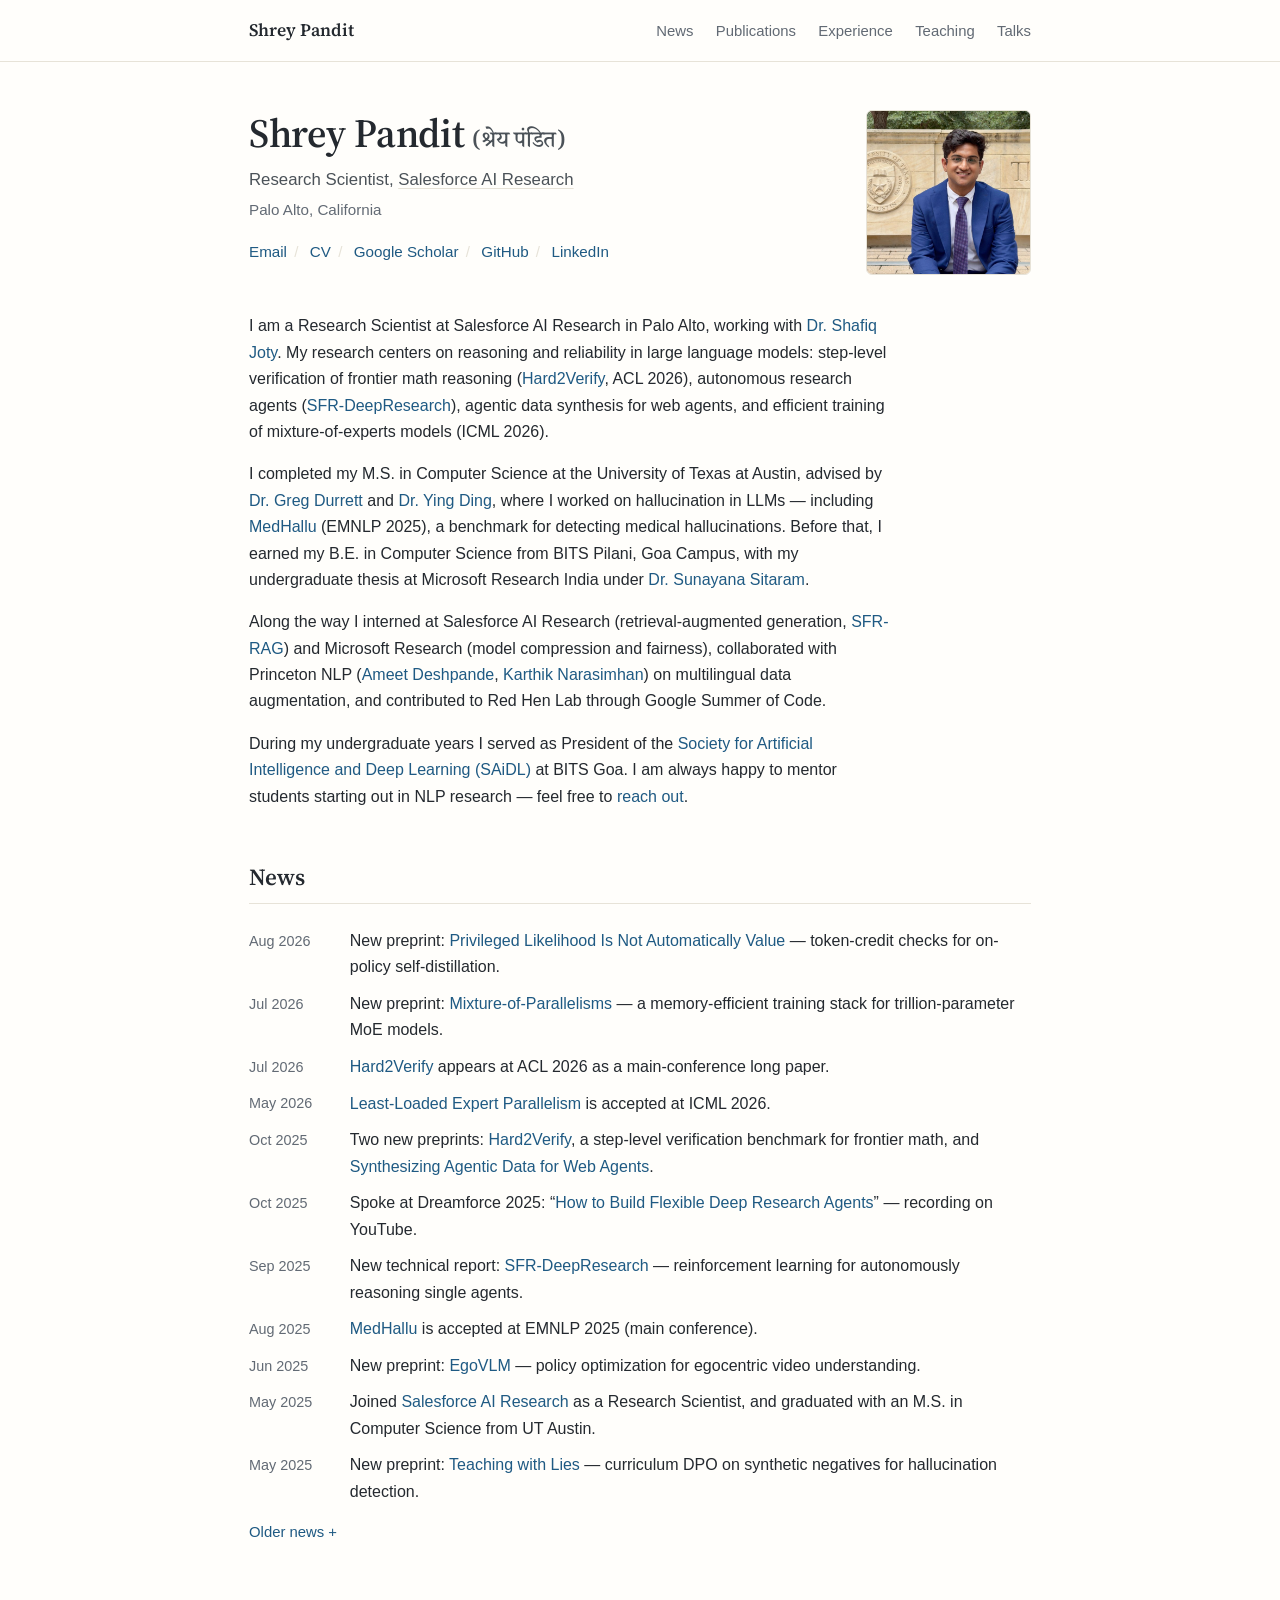
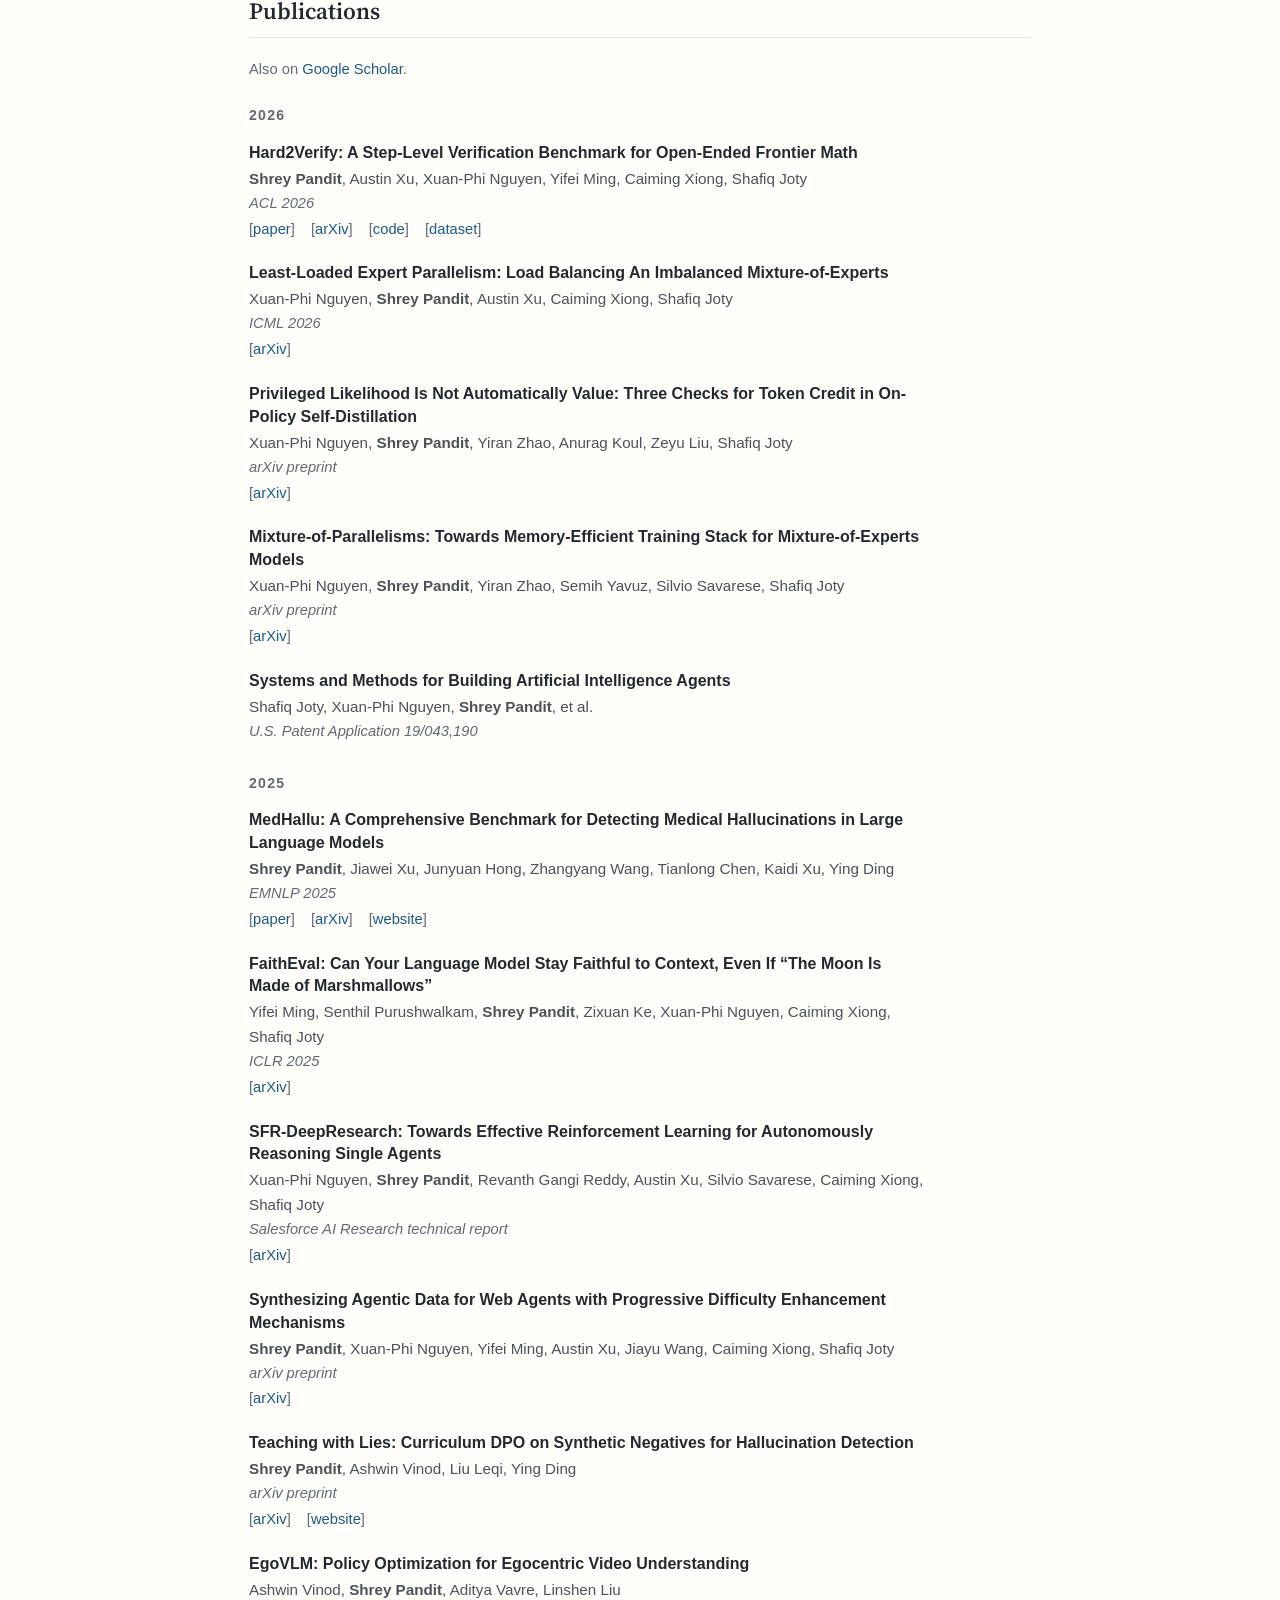
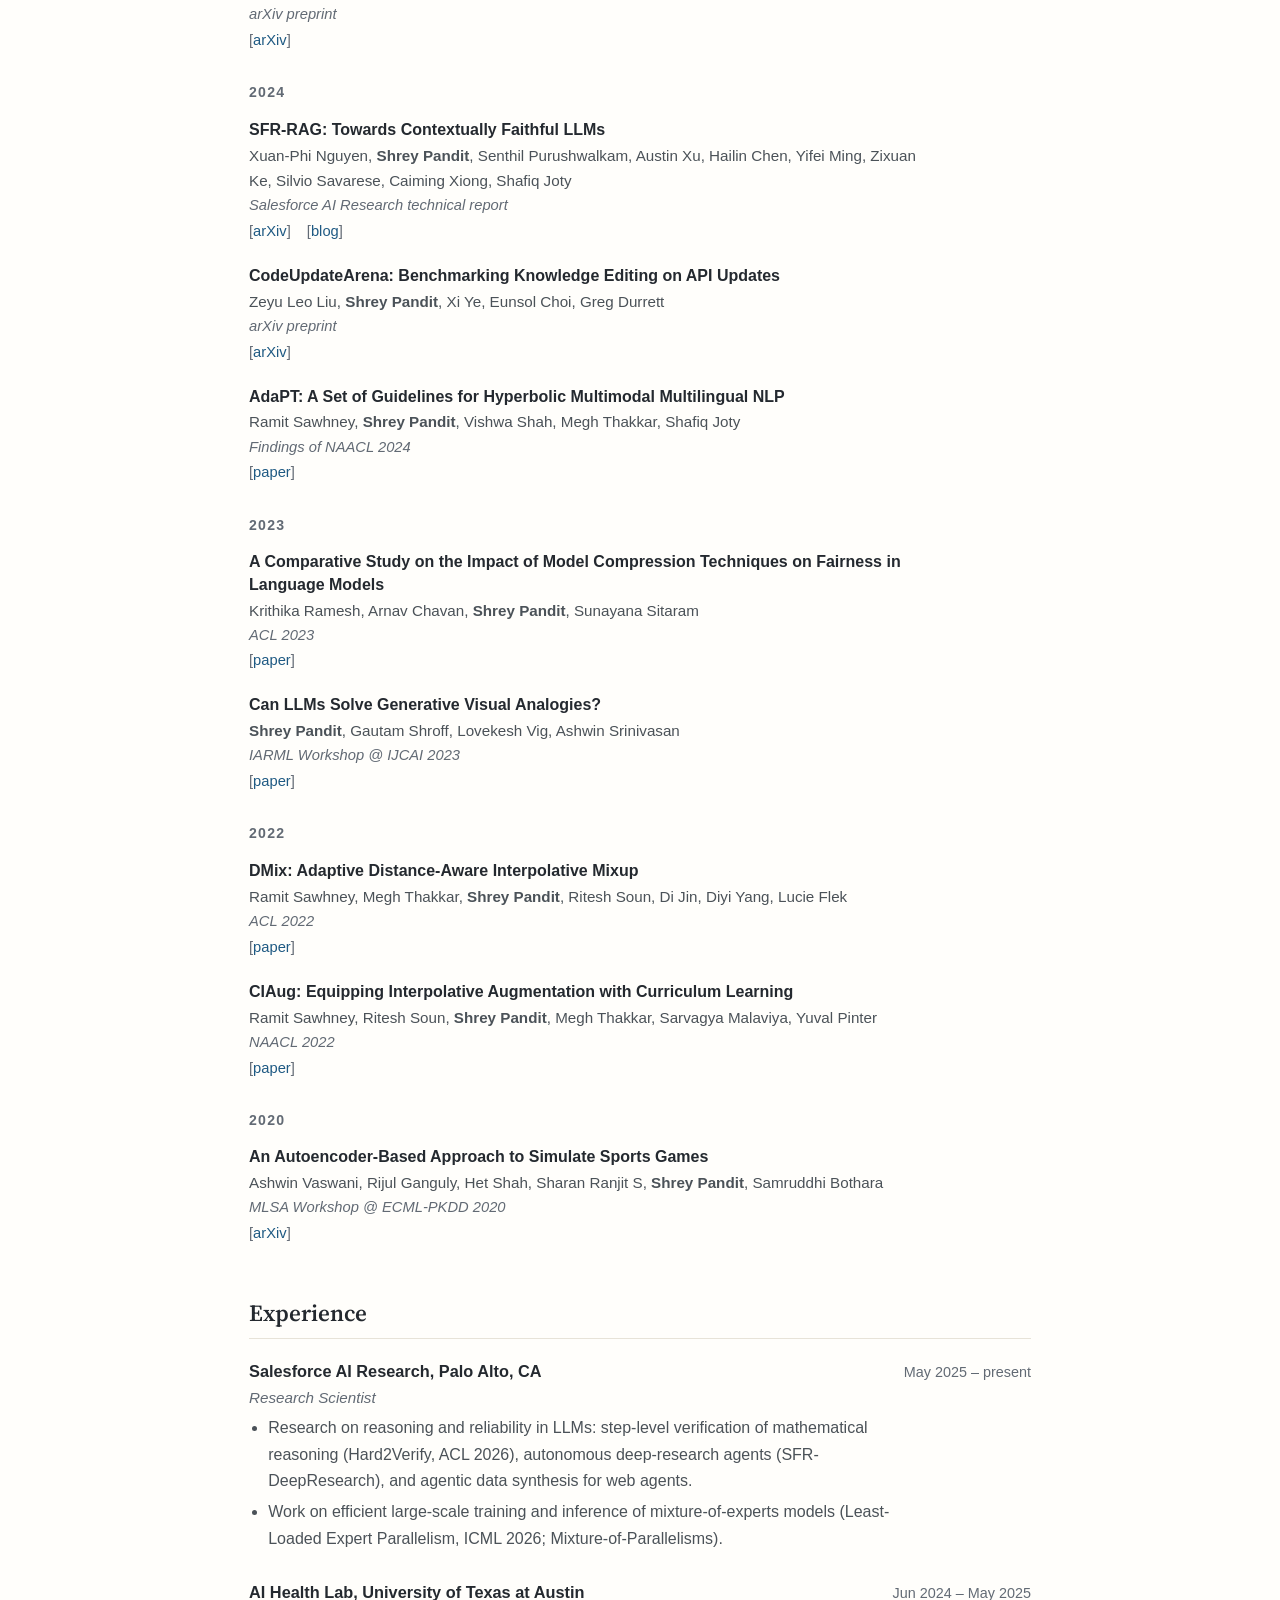
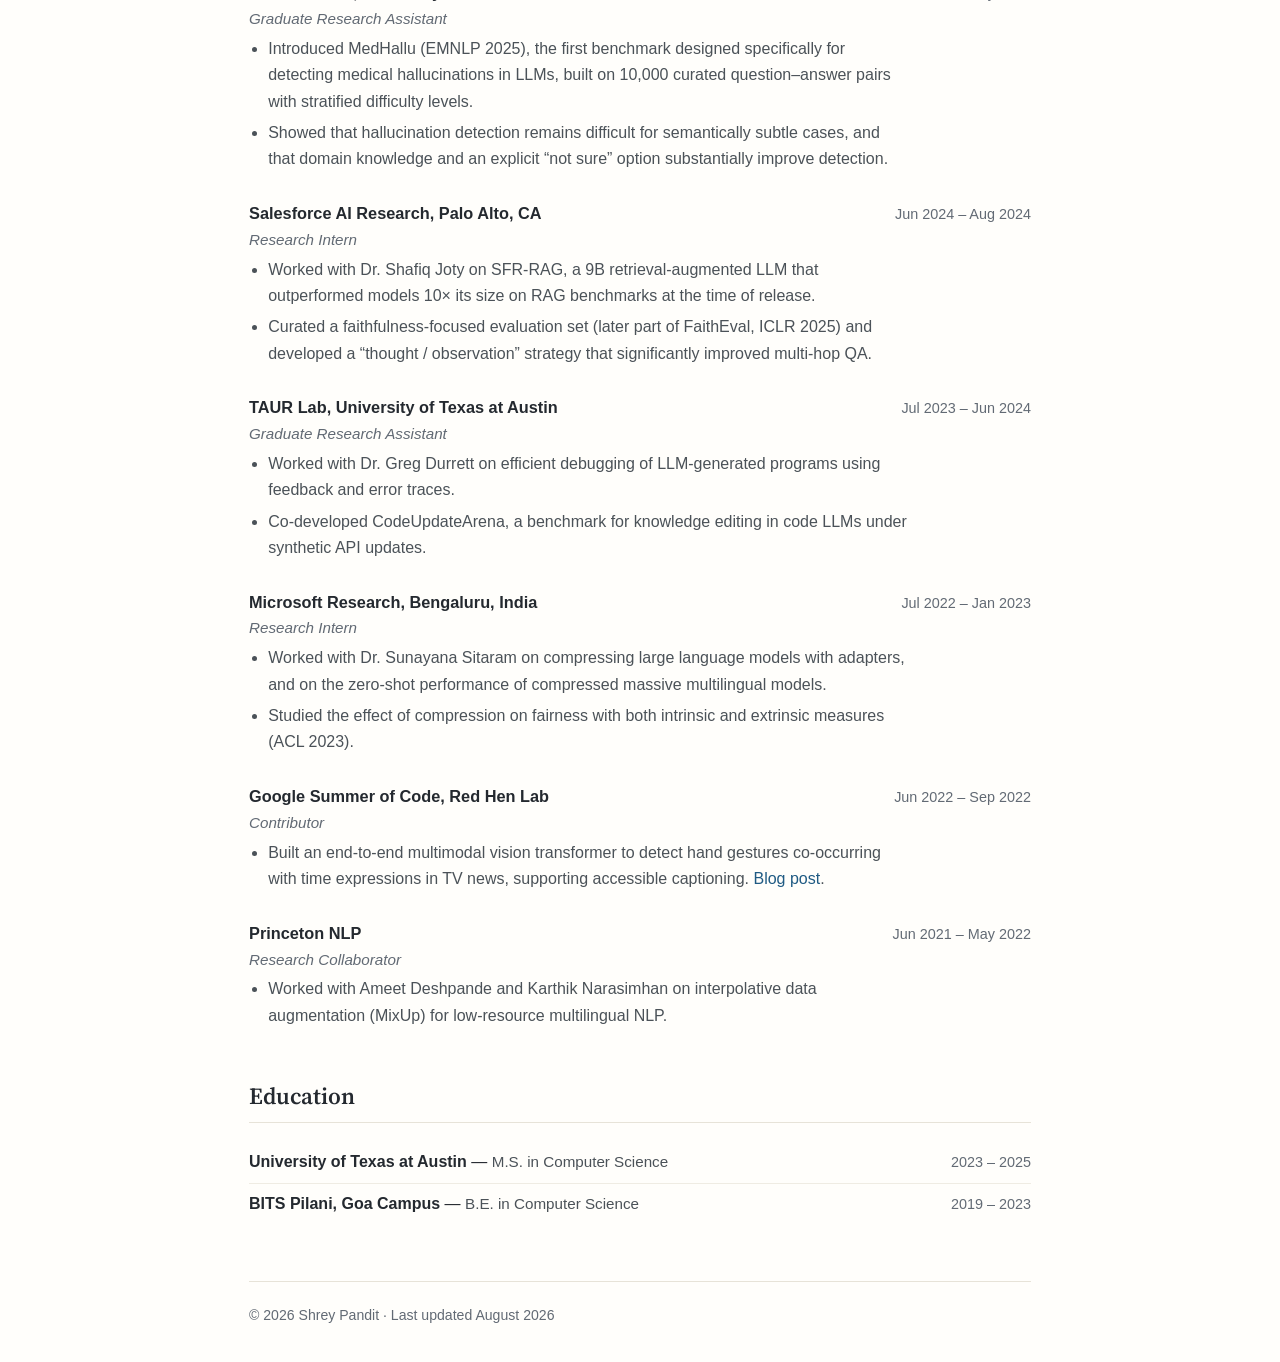
==== index.html @ cdb527c0 "Add Devanagari name next to English name in header Co-Authored-By: Claude Fable 5 <noreply@anthropic" ====
<!DOCTYPE html>
<html lang="en">
<head>
    <meta charset="UTF-8">
    <meta name="viewport" content="width=device-width, initial-scale=1.0">
    <meta name="description" content="Shrey Pandit — Research Scientist at Salesforce AI Research. Research on reasoning, verification, hallucination detection, and agents in large language models.">
    <title>Shrey Pandit</title>
    <link rel="preconnect" href="https://fonts.googleapis.com">
    <link rel="preconnect" href="https://fonts.gstatic.com" crossorigin>
    <link href="https://fonts.googleapis.com/css2?family=Source+Serif+4:ital,opsz,wght@0,8..60,400..700;1,8..60,400..700&family=Noto+Serif+Devanagari:wght@400..600&display=swap" rel="stylesheet">
    <link rel="stylesheet" href="assets/style.css">
</head>
<body>
    <nav class="site-nav">
        <div class="container">
            <a class="brand" href="index.html">Shrey Pandit</a>
            <ul>
                <li><a href="#news">News</a></li>
                <li><a href="#publications">Publications</a></li>
                <li><a href="#experience">Experience</a></li>
                <li><a href="teaching.html">Teaching</a></li>
                <li><a href="talks.html">Talks</a></li>
            </ul>
        </div>
    </nav>

    <div class="container">
        <header class="page-header">
            <div class="identity">
                <h1>Shrey Pandit <span class="name-devanagari" lang="hi">(श्रेय पंडित)</span></h1>
                <p class="role">Research Scientist, <a href="https://www.salesforceairesearch.com/" target="_blank" rel="noopener">Salesforce AI Research</a></p>
                <p class="affil-note">Palo Alto, California</p>
                <p class="contact-line">
                    <a href="mailto:shreypandit@utexas.edu">Email</a><span class="sep" aria-hidden="true">/</span>
                    <a href="shrey_pandit_cv.pdf" target="_blank">CV</a><span class="sep" aria-hidden="true">/</span>
                    <a href="https://scholar.google.com/citations?user=a-dG59sAAAAJ&amp;hl=en" target="_blank" rel="noopener">Google Scholar</a><span class="sep" aria-hidden="true">/</span>
                    <a href="https://github.com/ShreyPandit" target="_blank" rel="noopener">GitHub</a><span class="sep" aria-hidden="true">/</span>
                    <a href="https://linkedin.com/in/shreypandit/" target="_blank" rel="noopener">LinkedIn</a>
                </p>
            </div>
            <div class="portrait">
                <img src="images/Profile.jpg" alt="Portrait of Shrey Pandit">
            </div>
        </header>

        <main>
            <section id="about" class="bio">
                <p>I am a Research Scientist at Salesforce AI Research in Palo Alto, working with <a href="https://raihanjoty.github.io/" target="_blank" rel="noopener">Dr.&nbsp;Shafiq Joty</a>. My research centers on reasoning and reliability in large language models: step-level verification of frontier math reasoning (<a href="https://arxiv.org/abs/2510.13744" target="_blank" rel="noopener">Hard2Verify</a>, ACL 2026), autonomous research agents (<a href="https://arxiv.org/abs/2509.06283" target="_blank" rel="noopener">SFR-DeepResearch</a>), agentic data synthesis for web agents, and efficient training of mixture-of-experts models (ICML 2026).</p>

                <p>I completed my M.S. in Computer Science at the University of Texas at Austin, advised by <a href="https://www.cs.utexas.edu/~gdurrett/" target="_blank" rel="noopener">Dr.&nbsp;Greg Durrett</a> and <a href="https://yingding.ischool.utexas.edu/" target="_blank" rel="noopener">Dr.&nbsp;Ying Ding</a>, where I worked on hallucination in LLMs — including <a href="https://medhallu.github.io/" target="_blank" rel="noopener">MedHallu</a> (EMNLP 2025), a benchmark for detecting medical hallucinations. Before that, I earned my B.E. in Computer Science from BITS Pilani, Goa Campus, with my undergraduate thesis at Microsoft Research India under <a href="https://www.microsoft.com/en-us/research/people/susitara/" target="_blank" rel="noopener">Dr.&nbsp;Sunayana Sitaram</a>.</p>

                <p>Along the way I interned at Salesforce AI Research (retrieval-augmented generation, <a href="https://arxiv.org/abs/2409.09916" target="_blank" rel="noopener">SFR-RAG</a>) and Microsoft Research (model compression and fairness), collaborated with Princeton NLP (<a href="https://ameet-1997.github.io/" target="_blank" rel="noopener">Ameet Deshpande</a>, <a href="https://karthikncode.github.io/" target="_blank" rel="noopener">Karthik Narasimhan</a>) on multilingual data augmentation, and contributed to Red Hen Lab through Google Summer of Code.</p>

                <p>During my undergraduate years I served as President of the <a href="https://www.saidl.in/home" target="_blank" rel="noopener">Society for Artificial Intelligence and Deep Learning (SAiDL)</a> at BITS Goa. I am always happy to mentor students starting out in NLP research — feel free to <a href="mailto:shreypandit@utexas.edu">reach out</a>.</p>
            </section>

            <section id="news">
                <h2>News</h2>
                <ul class="news-list">
                    <li><span class="news-date">Aug 2026</span><span class="news-text">New preprint: <a href="https://arxiv.org/abs/2608.09263" target="_blank" rel="noopener">Privileged Likelihood Is Not Automatically Value</a> — token-credit checks for on-policy self-distillation.</span></li>
                    <li><span class="news-date">Jul 2026</span><span class="news-text">New preprint: <a href="https://arxiv.org/abs/2607.01844" target="_blank" rel="noopener">Mixture-of-Parallelisms</a> — a memory-efficient training stack for trillion-parameter MoE models.</span></li>
                    <li><span class="news-date">Jul 2026</span><span class="news-text"><a href="https://aclanthology.org/2026.acl-long.1031/" target="_blank" rel="noopener">Hard2Verify</a> appears at ACL 2026 as a main-conference long paper.</span></li>
                    <li><span class="news-date">May 2026</span><span class="news-text"><a href="https://arxiv.org/abs/2601.17111" target="_blank" rel="noopener">Least-Loaded Expert Parallelism</a> is accepted at ICML 2026.</span></li>
                    <li><span class="news-date">Oct 2025</span><span class="news-text">Two new preprints: <a href="https://arxiv.org/abs/2510.13744" target="_blank" rel="noopener">Hard2Verify</a>, a step-level verification benchmark for frontier math, and <a href="https://arxiv.org/abs/2510.13913" target="_blank" rel="noopener">Synthesizing Agentic Data for Web Agents</a>.</span></li>
                    <li><span class="news-date">Oct 2025</span><span class="news-text">Spoke at Dreamforce 2025: &ldquo;<a href="https://www.youtube.com/watch?v=xrQNA9iFypc" target="_blank" rel="noopener">How to Build Flexible Deep Research Agents</a>&rdquo; — recording on YouTube.</span></li>
                    <li><span class="news-date">Sep 2025</span><span class="news-text">New technical report: <a href="https://arxiv.org/abs/2509.06283" target="_blank" rel="noopener">SFR-DeepResearch</a> — reinforcement learning for autonomously reasoning single agents.</span></li>
                    <li><span class="news-date">Aug 2025</span><span class="news-text"><a href="https://aclanthology.org/2025.emnlp-main.143/" target="_blank" rel="noopener">MedHallu</a> is accepted at EMNLP 2025 (main conference).</span></li>
                    <li><span class="news-date">Jun 2025</span><span class="news-text">New preprint: <a href="https://arxiv.org/abs/2506.03097" target="_blank" rel="noopener">EgoVLM</a> — policy optimization for egocentric video understanding.</span></li>
                    <li><span class="news-date">May 2025</span><span class="news-text">Joined <a href="https://www.salesforceairesearch.com/" target="_blank" rel="noopener">Salesforce AI Research</a> as a Research Scientist, and graduated with an M.S. in Computer Science from UT Austin.</span></li>
                    <li><span class="news-date">May 2025</span><span class="news-text">New preprint: <a href="https://arxiv.org/abs/2505.17558" target="_blank" rel="noopener">Teaching with Lies</a> — curriculum DPO on synthetic negatives for hallucination detection.</span></li>
                </ul>
                <details class="older-news">
                    <summary>Older news</summary>
                    <ul class="news-list">
                        <li><span class="news-date">Feb 2025</span><span class="news-text">New preprint: <a href="https://arxiv.org/abs/2502.14302" target="_blank" rel="noopener">MedHallu</a> — a comprehensive benchmark for detecting medical hallucinations in LLMs.</span></li>
                        <li><span class="news-date">Jan 2025</span><span class="news-text"><a href="https://arxiv.org/abs/2410.03727" target="_blank" rel="noopener">FaithEval</a> is accepted at ICLR 2025.</span></li>
                        <li><span class="news-date">Sep 2024</span><span class="news-text">Technical report: <a href="https://arxiv.org/abs/2409.09916" target="_blank" rel="noopener">SFR-RAG</a> — towards contextually faithful LLMs.</span></li>
                        <li><span class="news-date">Jun 2024</span><span class="news-text">Joined Salesforce AI Research in Palo Alto as a research intern.</span></li>
                        <li><span class="news-date">May 2024</span><span class="news-text"><a href="https://aclanthology.org/2024.findings-naacl.114/" target="_blank" rel="noopener">AdaPT</a> is accepted at NAACL 2024 (Findings).</span></li>
                        <li><span class="news-date">Aug 2023</span><span class="news-text">Started my M.S. in Computer Science at UT Austin.</span></li>
                        <li><span class="news-date">May 2023</span><span class="news-text"><a href="https://aclanthology.org/2023.acl-long.878/" target="_blank" rel="noopener">Our study on model compression and fairness</a> is accepted at ACL 2023.</span></li>
                        <li><span class="news-date">Jan 2023</span><span class="news-text">Selected for Google Research Week; started a project at APPCAIR Lab in collaboration with TCS Research.</span></li>
                        <li><span class="news-date">Jul 2022</span><span class="news-text">Joined Microsoft Research, Bengaluru as a research intern.</span></li>
                        <li><span class="news-date">May 2022</span><span class="news-text"><a href="https://aclanthology.org/2022.naacl-main.127/" target="_blank" rel="noopener">CIAug</a> is accepted at NAACL 2022 and <a href="https://aclanthology.org/2022.acl-short.67/" target="_blank" rel="noopener">DMix</a> at ACL 2022.</span></li>
                        <li><span class="news-date">May 2022</span><span class="news-text">Selected as a Google Summer of Code contributor with Red Hen Lab.</span></li>
                    </ul>
                </details>
            </section>

            <section id="publications">
                <h2>Publications</h2>
                <p class="pub-note">Also on <a href="https://scholar.google.com/citations?user=a-dG59sAAAAJ&amp;hl=en" target="_blank" rel="noopener">Google Scholar</a>.</p>

                <h3 class="pub-year">2026</h3>

                <div class="pub">
                    <div class="pub-title"><a href="https://aclanthology.org/2026.acl-long.1031/" target="_blank" rel="noopener">Hard2Verify: A Step-Level Verification Benchmark for Open-Ended Frontier Math</a></div>
                    <div class="pub-authors"><strong>Shrey Pandit</strong>, Austin Xu, Xuan-Phi Nguyen, Yifei Ming, Caiming Xiong, Shafiq Joty</div>
                    <div class="pub-venue">ACL 2026</div>
                    <div class="pub-links">
                        <a href="https://aclanthology.org/2026.acl-long.1031/" target="_blank" rel="noopener">paper</a>
                        <a href="https://arxiv.org/abs/2510.13744" target="_blank" rel="noopener">arXiv</a>
                        <a href="https://github.com/SalesforceAIResearch/Hard2Verify" target="_blank" rel="noopener">code</a>
                        <a href="https://huggingface.co/datasets/Salesforce/Hard2Verify" target="_blank" rel="noopener">dataset</a>
                    </div>
                </div>

                <div class="pub">
                    <div class="pub-title"><a href="https://arxiv.org/abs/2601.17111" target="_blank" rel="noopener">Least-Loaded Expert Parallelism: Load Balancing An Imbalanced Mixture-of-Experts</a></div>
                    <div class="pub-authors">Xuan-Phi Nguyen, <strong>Shrey Pandit</strong>, Austin Xu, Caiming Xiong, Shafiq Joty</div>
                    <div class="pub-venue">ICML 2026</div>
                    <div class="pub-links">
                        <a href="https://arxiv.org/abs/2601.17111" target="_blank" rel="noopener">arXiv</a>
                    </div>
                </div>

                <div class="pub">
                    <div class="pub-title"><a href="https://arxiv.org/abs/2608.09263" target="_blank" rel="noopener">Privileged Likelihood Is Not Automatically Value: Three Checks for Token Credit in On-Policy Self-Distillation</a></div>
                    <div class="pub-authors">Xuan-Phi Nguyen, <strong>Shrey Pandit</strong>, Yiran Zhao, Anurag Koul, Zeyu Liu, Shafiq Joty</div>
                    <div class="pub-venue">arXiv preprint</div>
                    <div class="pub-links">
                        <a href="https://arxiv.org/abs/2608.09263" target="_blank" rel="noopener">arXiv</a>
                    </div>
                </div>

                <div class="pub">
                    <div class="pub-title"><a href="https://arxiv.org/abs/2607.01844" target="_blank" rel="noopener">Mixture-of-Parallelisms: Towards Memory-Efficient Training Stack for Mixture-of-Experts Models</a></div>
                    <div class="pub-authors">Xuan-Phi Nguyen, <strong>Shrey Pandit</strong>, Yiran Zhao, Semih Yavuz, Silvio Savarese, Shafiq Joty</div>
                    <div class="pub-venue">arXiv preprint</div>
                    <div class="pub-links">
                        <a href="https://arxiv.org/abs/2607.01844" target="_blank" rel="noopener">arXiv</a>
                    </div>
                </div>

                <div class="pub">
                    <div class="pub-title">Systems and Methods for Building Artificial Intelligence Agents</div>
                    <div class="pub-authors">Shafiq Joty, Xuan-Phi Nguyen, <strong>Shrey Pandit</strong>, et&nbsp;al.</div>
                    <div class="pub-venue">U.S. Patent Application 19/043,190</div>
                </div>

                <h3 class="pub-year">2025</h3>

                <div class="pub">
                    <div class="pub-title"><a href="https://aclanthology.org/2025.emnlp-main.143/" target="_blank" rel="noopener">MedHallu: A Comprehensive Benchmark for Detecting Medical Hallucinations in Large Language Models</a></div>
                    <div class="pub-authors"><strong>Shrey Pandit</strong>, Jiawei Xu, Junyuan Hong, Zhangyang Wang, Tianlong Chen, Kaidi Xu, Ying Ding</div>
                    <div class="pub-venue">EMNLP 2025</div>
                    <div class="pub-links">
                        <a href="https://aclanthology.org/2025.emnlp-main.143/" target="_blank" rel="noopener">paper</a>
                        <a href="https://arxiv.org/abs/2502.14302" target="_blank" rel="noopener">arXiv</a>
                        <a href="https://medhallu.github.io/" target="_blank" rel="noopener">website</a>
                    </div>
                </div>

                <div class="pub">
                    <div class="pub-title"><a href="https://arxiv.org/abs/2410.03727" target="_blank" rel="noopener">FaithEval: Can Your Language Model Stay Faithful to Context, Even If &ldquo;The Moon Is Made of Marshmallows&rdquo;</a></div>
                    <div class="pub-authors">Yifei Ming, Senthil Purushwalkam, <strong>Shrey Pandit</strong>, Zixuan Ke, Xuan-Phi Nguyen, Caiming Xiong, Shafiq Joty</div>
                    <div class="pub-venue">ICLR 2025</div>
                    <div class="pub-links">
                        <a href="https://arxiv.org/abs/2410.03727" target="_blank" rel="noopener">arXiv</a>
                    </div>
                </div>

                <div class="pub">
                    <div class="pub-title"><a href="https://arxiv.org/abs/2509.06283" target="_blank" rel="noopener">SFR-DeepResearch: Towards Effective Reinforcement Learning for Autonomously Reasoning Single Agents</a></div>
                    <div class="pub-authors">Xuan-Phi Nguyen, <strong>Shrey Pandit</strong>, Revanth Gangi Reddy, Austin Xu, Silvio Savarese, Caiming Xiong, Shafiq Joty</div>
                    <div class="pub-venue">Salesforce AI Research technical report</div>
                    <div class="pub-links">
                        <a href="https://arxiv.org/abs/2509.06283" target="_blank" rel="noopener">arXiv</a>
                    </div>
                </div>

                <div class="pub">
                    <div class="pub-title"><a href="https://arxiv.org/abs/2510.13913" target="_blank" rel="noopener">Synthesizing Agentic Data for Web Agents with Progressive Difficulty Enhancement Mechanisms</a></div>
                    <div class="pub-authors"><strong>Shrey Pandit</strong>, Xuan-Phi Nguyen, Yifei Ming, Austin Xu, Jiayu Wang, Caiming Xiong, Shafiq Joty</div>
                    <div class="pub-venue">arXiv preprint</div>
                    <div class="pub-links">
                        <a href="https://arxiv.org/abs/2510.13913" target="_blank" rel="noopener">arXiv</a>
                    </div>
                </div>

                <div class="pub">
                    <div class="pub-title"><a href="https://arxiv.org/abs/2505.17558" target="_blank" rel="noopener">Teaching with Lies: Curriculum DPO on Synthetic Negatives for Hallucination Detection</a></div>
                    <div class="pub-authors"><strong>Shrey Pandit</strong>, Ashwin Vinod, Liu Leqi, Ying Ding</div>
                    <div class="pub-venue">arXiv preprint</div>
                    <div class="pub-links">
                        <a href="https://arxiv.org/abs/2505.17558" target="_blank" rel="noopener">arXiv</a>
                        <a href="https://teachingwithlies.github.io/" target="_blank" rel="noopener">website</a>
                    </div>
                </div>

                <div class="pub">
                    <div class="pub-title"><a href="https://arxiv.org/abs/2506.03097" target="_blank" rel="noopener">EgoVLM: Policy Optimization for Egocentric Video Understanding</a></div>
                    <div class="pub-authors">Ashwin Vinod, <strong>Shrey Pandit</strong>, Aditya Vavre, Linshen Liu</div>
                    <div class="pub-venue">arXiv preprint</div>
                    <div class="pub-links">
                        <a href="https://arxiv.org/abs/2506.03097" target="_blank" rel="noopener">arXiv</a>
                    </div>
                </div>

                <h3 class="pub-year">2024</h3>

                <div class="pub">
                    <div class="pub-title"><a href="https://arxiv.org/abs/2409.09916" target="_blank" rel="noopener">SFR-RAG: Towards Contextually Faithful LLMs</a></div>
                    <div class="pub-authors">Xuan-Phi Nguyen, <strong>Shrey Pandit</strong>, Senthil Purushwalkam, Austin Xu, Hailin Chen, Yifei Ming, Zixuan Ke, Silvio Savarese, Caiming Xiong, Shafiq Joty</div>
                    <div class="pub-venue">Salesforce AI Research technical report</div>
                    <div class="pub-links">
                        <a href="https://arxiv.org/abs/2409.09916" target="_blank" rel="noopener">arXiv</a>
                        <a href="https://blog.salesforceairesearch.com/sfr-rag/" target="_blank" rel="noopener">blog</a>
                    </div>
                </div>

                <div class="pub">
                    <div class="pub-title"><a href="https://arxiv.org/abs/2407.06249" target="_blank" rel="noopener">CodeUpdateArena: Benchmarking Knowledge Editing on API Updates</a></div>
                    <div class="pub-authors">Zeyu Leo Liu, <strong>Shrey Pandit</strong>, Xi Ye, Eunsol Choi, Greg Durrett</div>
                    <div class="pub-venue">arXiv preprint</div>
                    <div class="pub-links">
                        <a href="https://arxiv.org/abs/2407.06249" target="_blank" rel="noopener">arXiv</a>
                    </div>
                </div>

                <div class="pub">
                    <div class="pub-title"><a href="https://aclanthology.org/2024.findings-naacl.114/" target="_blank" rel="noopener">AdaPT: A Set of Guidelines for Hyperbolic Multimodal Multilingual NLP</a></div>
                    <div class="pub-authors">Ramit Sawhney, <strong>Shrey Pandit</strong>, Vishwa Shah, Megh Thakkar, Shafiq Joty</div>
                    <div class="pub-venue">Findings of NAACL 2024</div>
                    <div class="pub-links">
                        <a href="https://aclanthology.org/2024.findings-naacl.114/" target="_blank" rel="noopener">paper</a>
                    </div>
                </div>

                <h3 class="pub-year">2023</h3>

                <div class="pub">
                    <div class="pub-title"><a href="https://aclanthology.org/2023.acl-long.878/" target="_blank" rel="noopener">A Comparative Study on the Impact of Model Compression Techniques on Fairness in Language Models</a></div>
                    <div class="pub-authors">Krithika Ramesh, Arnav Chavan, <strong>Shrey Pandit</strong>, Sunayana Sitaram</div>
                    <div class="pub-venue">ACL 2023</div>
                    <div class="pub-links">
                        <a href="https://aclanthology.org/2023.acl-long.878/" target="_blank" rel="noopener">paper</a>
                    </div>
                </div>

                <div class="pub">
                    <div class="pub-title"><a href="https://ceur-ws.org/Vol-3492/paper3.pdf" target="_blank" rel="noopener">Can LLMs Solve Generative Visual Analogies?</a></div>
                    <div class="pub-authors"><strong>Shrey Pandit</strong>, Gautam Shroff, Lovekesh Vig, Ashwin Srinivasan</div>
                    <div class="pub-venue">IARML Workshop @ IJCAI 2023</div>
                    <div class="pub-links">
                        <a href="https://ceur-ws.org/Vol-3492/paper3.pdf" target="_blank" rel="noopener">paper</a>
                    </div>
                </div>

                <h3 class="pub-year">2022</h3>

                <div class="pub">
                    <div class="pub-title"><a href="https://aclanthology.org/2022.acl-short.67/" target="_blank" rel="noopener">DMix: Adaptive Distance-Aware Interpolative Mixup</a></div>
                    <div class="pub-authors">Ramit Sawhney, Megh Thakkar, <strong>Shrey Pandit</strong>, Ritesh Soun, Di Jin, Diyi Yang, Lucie Flek</div>
                    <div class="pub-venue">ACL 2022</div>
                    <div class="pub-links">
                        <a href="https://aclanthology.org/2022.acl-short.67/" target="_blank" rel="noopener">paper</a>
                    </div>
                </div>

                <div class="pub">
                    <div class="pub-title"><a href="https://aclanthology.org/2022.naacl-main.127/" target="_blank" rel="noopener">CIAug: Equipping Interpolative Augmentation with Curriculum Learning</a></div>
                    <div class="pub-authors">Ramit Sawhney, Ritesh Soun, <strong>Shrey Pandit</strong>, Megh Thakkar, Sarvagya Malaviya, Yuval Pinter</div>
                    <div class="pub-venue">NAACL 2022</div>
                    <div class="pub-links">
                        <a href="https://aclanthology.org/2022.naacl-main.127/" target="_blank" rel="noopener">paper</a>
                    </div>
                </div>

                <h3 class="pub-year">2020</h3>

                <div class="pub">
                    <div class="pub-title"><a href="https://arxiv.org/abs/2007.10257" target="_blank" rel="noopener">An Autoencoder-Based Approach to Simulate Sports Games</a></div>
                    <div class="pub-authors">Ashwin Vaswani, Rijul Ganguly, Het Shah, Sharan Ranjit S, <strong>Shrey Pandit</strong>, Samruddhi Bothara</div>
                    <div class="pub-venue">MLSA Workshop @ ECML-PKDD 2020</div>
                    <div class="pub-links">
                        <a href="https://arxiv.org/abs/2007.10257" target="_blank" rel="noopener">arXiv</a>
                    </div>
                </div>
            </section>

            <section id="experience">
                <h2>Experience</h2>

                <div class="entry">
                    <div class="entry-head">
                        <h3>Salesforce AI Research, Palo Alto, CA</h3>
                        <span class="entry-dates">May 2025 – present</span>
                    </div>
                    <p class="entry-role">Research Scientist</p>
                    <ul>
                        <li>Research on reasoning and reliability in LLMs: step-level verification of mathematical reasoning (Hard2Verify, ACL 2026), autonomous deep-research agents (SFR-DeepResearch), and agentic data synthesis for web agents.</li>
                        <li>Work on efficient large-scale training and inference of mixture-of-experts models (Least-Loaded Expert Parallelism, ICML 2026; Mixture-of-Parallelisms).</li>
                    </ul>
                </div>

                <div class="entry">
                    <div class="entry-head">
                        <h3><a href="https://aihealth.ischool.utexas.edu/" target="_blank" rel="noopener">AI Health Lab</a>, University of Texas at Austin</h3>
                        <span class="entry-dates">Jun 2024 – May 2025</span>
                    </div>
                    <p class="entry-role">Graduate Research Assistant</p>
                    <ul>
                        <li>Introduced MedHallu (EMNLP 2025), the first benchmark designed specifically for detecting medical hallucinations in LLMs, built on 10,000 curated question–answer pairs with stratified difficulty levels.</li>
                        <li>Showed that hallucination detection remains difficult for semantically subtle cases, and that domain knowledge and an explicit &ldquo;not sure&rdquo; option substantially improve detection.</li>
                    </ul>
                </div>

                <div class="entry">
                    <div class="entry-head">
                        <h3>Salesforce AI Research, Palo Alto, CA</h3>
                        <span class="entry-dates">Jun 2024 – Aug 2024</span>
                    </div>
                    <p class="entry-role">Research Intern</p>
                    <ul>
                        <li>Worked with Dr. Shafiq Joty on SFR-RAG, a 9B retrieval-augmented LLM that outperformed models 10&times; its size on RAG benchmarks at the time of release.</li>
                        <li>Curated a faithfulness-focused evaluation set (later part of FaithEval, ICLR 2025) and developed a &ldquo;thought / observation&rdquo; strategy that significantly improved multi-hop QA.</li>
                    </ul>
                </div>

                <div class="entry">
                    <div class="entry-head">
                        <h3><a href="https://taur.cs.utexas.edu/" target="_blank" rel="noopener">TAUR Lab</a>, University of Texas at Austin</h3>
                        <span class="entry-dates">Jul 2023 – Jun 2024</span>
                    </div>
                    <p class="entry-role">Graduate Research Assistant</p>
                    <ul>
                        <li>Worked with Dr. Greg Durrett on efficient debugging of LLM-generated programs using feedback and error traces.</li>
                        <li>Co-developed CodeUpdateArena, a benchmark for knowledge editing in code LLMs under synthetic API updates.</li>
                    </ul>
                </div>

                <div class="entry">
                    <div class="entry-head">
                        <h3>Microsoft Research, Bengaluru, India</h3>
                        <span class="entry-dates">Jul 2022 – Jan 2023</span>
                    </div>
                    <p class="entry-role">Research Intern</p>
                    <ul>
                        <li>Worked with Dr. Sunayana Sitaram on compressing large language models with adapters, and on the zero-shot performance of compressed massive multilingual models.</li>
                        <li>Studied the effect of compression on fairness with both intrinsic and extrinsic measures (ACL 2023).</li>
                    </ul>
                </div>

                <div class="entry">
                    <div class="entry-head">
                        <h3>Google Summer of Code, Red Hen Lab</h3>
                        <span class="entry-dates">Jun 2022 – Sep 2022</span>
                    </div>
                    <p class="entry-role">Contributor</p>
                    <ul>
                        <li>Built an end-to-end multimodal vision transformer to detect hand gestures co-occurring with time expressions in TV news, supporting accessible captioning. <a href="https://shreypandit.medium.com/gsoc-2022-red-hen-lab-f01b40d99f4c" target="_blank" rel="noopener">Blog post</a>.</li>
                    </ul>
                </div>

                <div class="entry">
                    <div class="entry-head">
                        <h3>Princeton NLP</h3>
                        <span class="entry-dates">Jun 2021 – May 2022</span>
                    </div>
                    <p class="entry-role">Research Collaborator</p>
                    <ul>
                        <li>Worked with Ameet Deshpande and Karthik Narasimhan on interpolative data augmentation (MixUp) for low-resource multilingual NLP.</li>
                    </ul>
                </div>
            </section>

            <section id="education">
                <h2>Education</h2>
                <ul class="edu-list">
                    <li>
                        <span><strong>University of Texas at Austin</strong> — <span class="edu-degree">M.S. in Computer Science</span></span>
                        <span class="entry-dates">2023 – 2025</span>
                    </li>
                    <li>
                        <span><strong>BITS Pilani, Goa Campus</strong> — <span class="edu-degree">B.E. in Computer Science</span></span>
                        <span class="entry-dates">2019 – 2023</span>
                    </li>
                </ul>
            </section>
        </main>

        <footer>
            <p>&copy; 2026 Shrey Pandit &middot; Last updated August 2026</p>
        </footer>
    </div>
</body>
</html>
---- assets/style.css ----
/* ---------------------------------------------------------------
   Shrey Pandit — personal academic site
   Quiet, typographic design: warm white ground, serif display,
   one muted steel-blue accent.
   --------------------------------------------------------------- */

:root {
    --bg: #fffefb;
    --text: #24292f;
    --text-soft: #4b5258;
    --muted: #626a74;
    --accent: #1f5a83;
    --accent-dark: #164263;
    --rule: #e7e3d8;
    --rule-soft: #efece3;
    --serif: "Source Serif 4", Georgia, "Times New Roman", serif;
    --sans: -apple-system, BlinkMacSystemFont, "Segoe UI", Helvetica, Arial, sans-serif;
}

* {
    margin: 0;
    padding: 0;
    box-sizing: border-box;
}

html {
    scroll-behavior: smooth;
}

body {
    font-family: var(--sans);
    font-size: 16px;
    line-height: 1.65;
    color: var(--text);
    background: var(--bg);
}

.container {
    max-width: 830px;
    margin: 0 auto;
    padding: 0 1.5rem;
}

a {
    color: var(--accent);
    text-decoration: none;
}

a:hover {
    color: var(--accent-dark);
    text-decoration: underline;
    text-underline-offset: 3px;
}

strong {
    font-weight: 600;
}

/* --- Top navigation ------------------------------------------- */

.site-nav {
    border-bottom: 1px solid var(--rule);
}

.site-nav .container {
    display: flex;
    align-items: baseline;
    justify-content: space-between;
    flex-wrap: wrap;
    gap: 0.25rem 1.5rem;
    padding-top: 1rem;
    padding-bottom: 1rem;
}

.site-nav .brand {
    font-family: var(--serif);
    font-size: 1.1rem;
    font-weight: 600;
    color: var(--text);
}

.site-nav .brand:hover {
    color: var(--accent);
    text-decoration: none;
}

.site-nav ul {
    display: flex;
    flex-wrap: wrap;
    gap: 0.2rem 1.4rem;
    list-style: none;
}

.site-nav ul a {
    font-size: 0.93rem;
    color: var(--muted);
}

.site-nav ul a:hover {
    color: var(--accent);
    text-decoration: none;
}

.site-nav ul a.active {
    color: var(--accent);
    border-bottom: 2px solid var(--accent);
    padding-bottom: 2px;
}

/* --- Header ---------------------------------------------------- */

.page-header {
    display: flex;
    align-items: flex-start;
    justify-content: space-between;
    gap: 2.5rem;
    padding: 3rem 0 2.4rem;
}

.page-header .identity {
    flex: 1;
}

.page-header h1 {
    font-family: var(--serif);
    font-size: 2.5rem;
    font-weight: 600;
    letter-spacing: -0.01em;
    line-height: 1.15;
    margin-bottom: 0.5rem;
}

.name-devanagari {
    font-family: "Noto Serif Devanagari", var(--serif);
    font-size: 0.58em;
    font-weight: 500;
    color: var(--text-soft);
    white-space: nowrap;
}

.page-header .role {
    font-size: 1.05rem;
    color: var(--text-soft);
    margin-bottom: 0.2rem;
}

.page-header .role a {
    color: inherit;
    text-decoration: underline;
    text-decoration-color: var(--rule);
    text-underline-offset: 3px;
}

.page-header .role a:hover {
    color: var(--accent);
    text-decoration-color: var(--accent);
}

.page-header .affil-note {
    font-size: 0.95rem;
    color: var(--muted);
    margin-bottom: 1.1rem;
}

.contact-line {
    font-size: 0.95rem;
    color: var(--muted);
}

.contact-line a {
    white-space: nowrap;
}

.contact-line .sep {
    margin: 0 0.45rem;
    color: var(--rule);
}

.portrait {
    flex: 0 0 auto;
}

.portrait img {
    width: 165px;
    height: 165px;
    object-fit: cover;
    border-radius: 6px;
    border: 1px solid var(--rule);
    display: block;
}

/* --- Sections --------------------------------------------------- */

main section {
    margin-bottom: 3rem;
}

h2 {
    font-family: var(--serif);
    font-size: 1.45rem;
    font-weight: 600;
    padding-bottom: 0.4rem;
    margin-bottom: 1.2rem;
    border-bottom: 1px solid var(--rule);
}

h2 a {
    color: inherit;
}

.bio p {
    margin-bottom: 1rem;
    max-width: 72ch;
}

.bio p:last-child {
    margin-bottom: 0;
}

/* --- News -------------------------------------------------------- */

.news-list {
    list-style: none;
}

.news-list li {
    display: flex;
    gap: 1.1rem;
    padding: 0.32rem 0;
}

.news-date {
    flex: 0 0 5.2rem;
    color: var(--muted);
    font-size: 0.9rem;
    white-space: nowrap;
    padding-top: 0.12em;
}

.news-text {
    flex: 1;
}

details.older-news {
    margin-top: 0.6rem;
}

details.older-news > summary {
    cursor: pointer;
    color: var(--accent);
    font-size: 0.93rem;
    list-style: none;
    width: fit-content;
}

details.older-news > summary::-webkit-details-marker {
    display: none;
}

details.older-news > summary::after {
    content: " +";
}

details.older-news[open] > summary::after {
    content: " −";
}

details.older-news > summary:hover {
    text-decoration: underline;
    text-underline-offset: 3px;
}

/* --- Publications ------------------------------------------------ */

.pub-note {
    font-size: 0.92rem;
    color: var(--muted);
    margin-bottom: 1.4rem;
}

.pub-year {
    font-size: 0.88rem;
    font-weight: 600;
    letter-spacing: 0.09em;
    text-transform: uppercase;
    color: var(--muted);
    margin: 1.8rem 0 0.9rem;
}

.pub-year:first-of-type {
    margin-top: 0;
}

.pub {
    margin-bottom: 1.35rem;
    max-width: 76ch;
}

.pub-title {
    font-weight: 600;
    line-height: 1.4;
}

.pub-title a {
    color: var(--text);
}

.pub-title a:hover {
    color: var(--accent);
}

.pub-authors {
    font-size: 0.95rem;
    color: var(--text-soft);
    margin-top: 0.1rem;
}

.pub-venue {
    font-size: 0.92rem;
    font-style: italic;
    color: var(--muted);
}

.pub-links {
    font-size: 0.92rem;
    margin-top: 0.1rem;
}

.pub-links a {
    margin-right: 0.75rem;
}

.pub-links a::before {
    content: "[";
    color: var(--muted);
}

.pub-links a::after {
    content: "]";
    color: var(--muted);
}

/* --- Experience / education / teaching / talks ------------------- */

.entry {
    margin-bottom: 1.7rem;
}

.entry-head {
    display: flex;
    justify-content: space-between;
    align-items: baseline;
    gap: 1rem;
    flex-wrap: wrap;
}

.entry-head h3 {
    font-size: 1.02rem;
    font-weight: 600;
}

.entry-head h3 a {
    color: inherit;
}

.entry-head h3 a:hover {
    color: var(--accent);
}

.entry-dates {
    font-size: 0.9rem;
    color: var(--muted);
    white-space: nowrap;
}

.entry-role {
    font-size: 0.95rem;
    font-style: italic;
    color: var(--muted);
    margin-bottom: 0.3rem;
}

.entry ul {
    padding-left: 1.2rem;
    max-width: 74ch;
}

.entry ul li {
    margin-bottom: 0.3rem;
    color: var(--text-soft);
}

.edu-list {
    list-style: none;
}

.edu-list li {
    display: flex;
    justify-content: space-between;
    align-items: baseline;
    gap: 1rem;
    flex-wrap: wrap;
    padding: 0.45rem 0;
    border-bottom: 1px solid var(--rule-soft);
}

.edu-list li:last-child {
    border-bottom: none;
}

.edu-degree {
    color: var(--text-soft);
    font-size: 0.95rem;
}

/* --- Talks -------------------------------------------------------- */

.talk {
    margin-bottom: 1.5rem;
    max-width: 76ch;
}

.talk-title {
    font-weight: 600;
    line-height: 1.4;
}

.talk-meta {
    font-size: 0.92rem;
    font-style: italic;
    color: var(--muted);
}

.talk-links {
    font-size: 0.92rem;
    margin-top: 0.1rem;
}

.talk-links a {
    margin-right: 0.75rem;
}

.talk-links a::before {
    content: "[";
    color: var(--muted);
}

.talk-links a::after {
    content: "]";
    color: var(--muted);
}

/* --- Footer ------------------------------------------------------- */

footer {
    border-top: 1px solid var(--rule);
    margin-top: 3.5rem;
    padding: 1.4rem 0 2.2rem;
    font-size: 0.88rem;
    color: var(--muted);
}

/* --- Small screens ------------------------------------------------ */

@media (max-width: 640px) {
    .page-header {
        flex-direction: column-reverse;
        gap: 1.4rem;
        padding-top: 2rem;
    }

    .portrait img {
        width: 130px;
        height: 130px;
    }

    .page-header h1 {
        font-size: 2rem;
    }

    .news-list li {
        gap: 0.8rem;
    }

    .news-date {
        flex-basis: 4.4rem;
    }

    .entry-head,
    .edu-list li {
        flex-direction: column;
        gap: 0;
    }
}
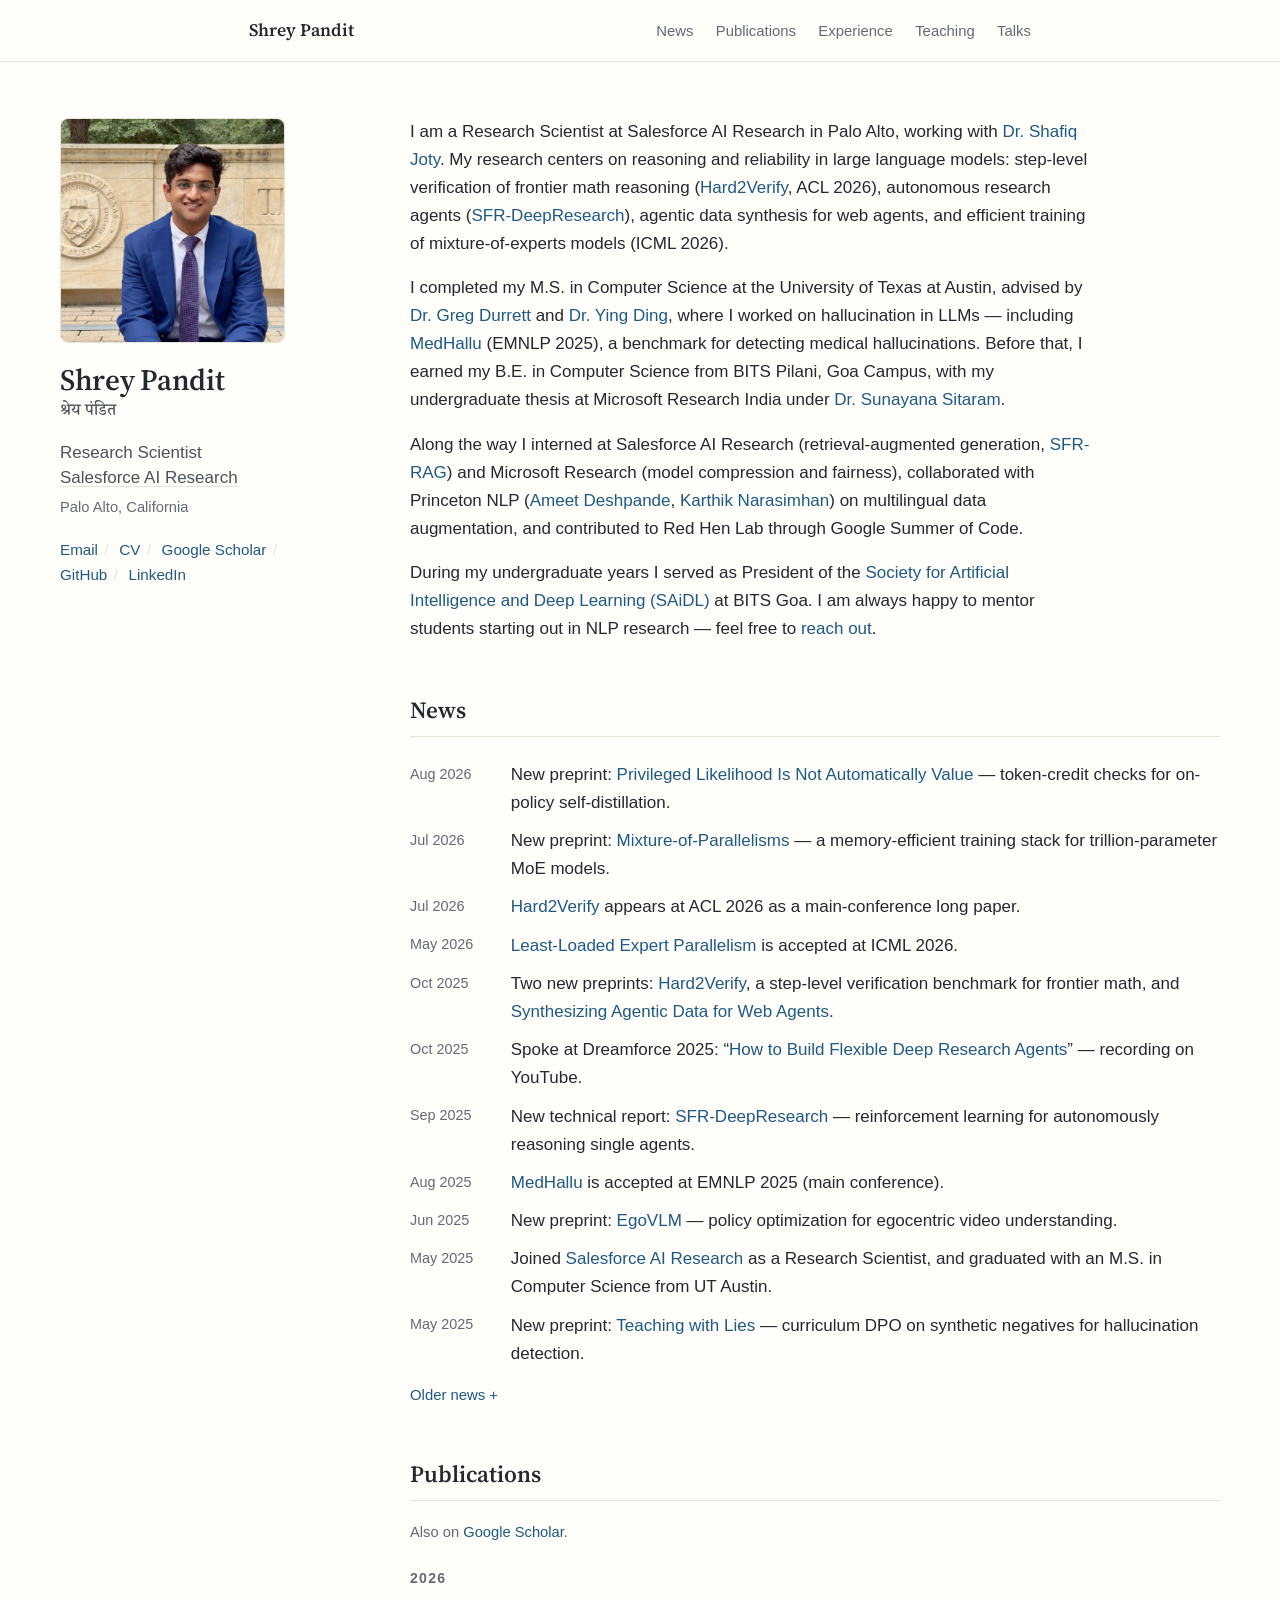
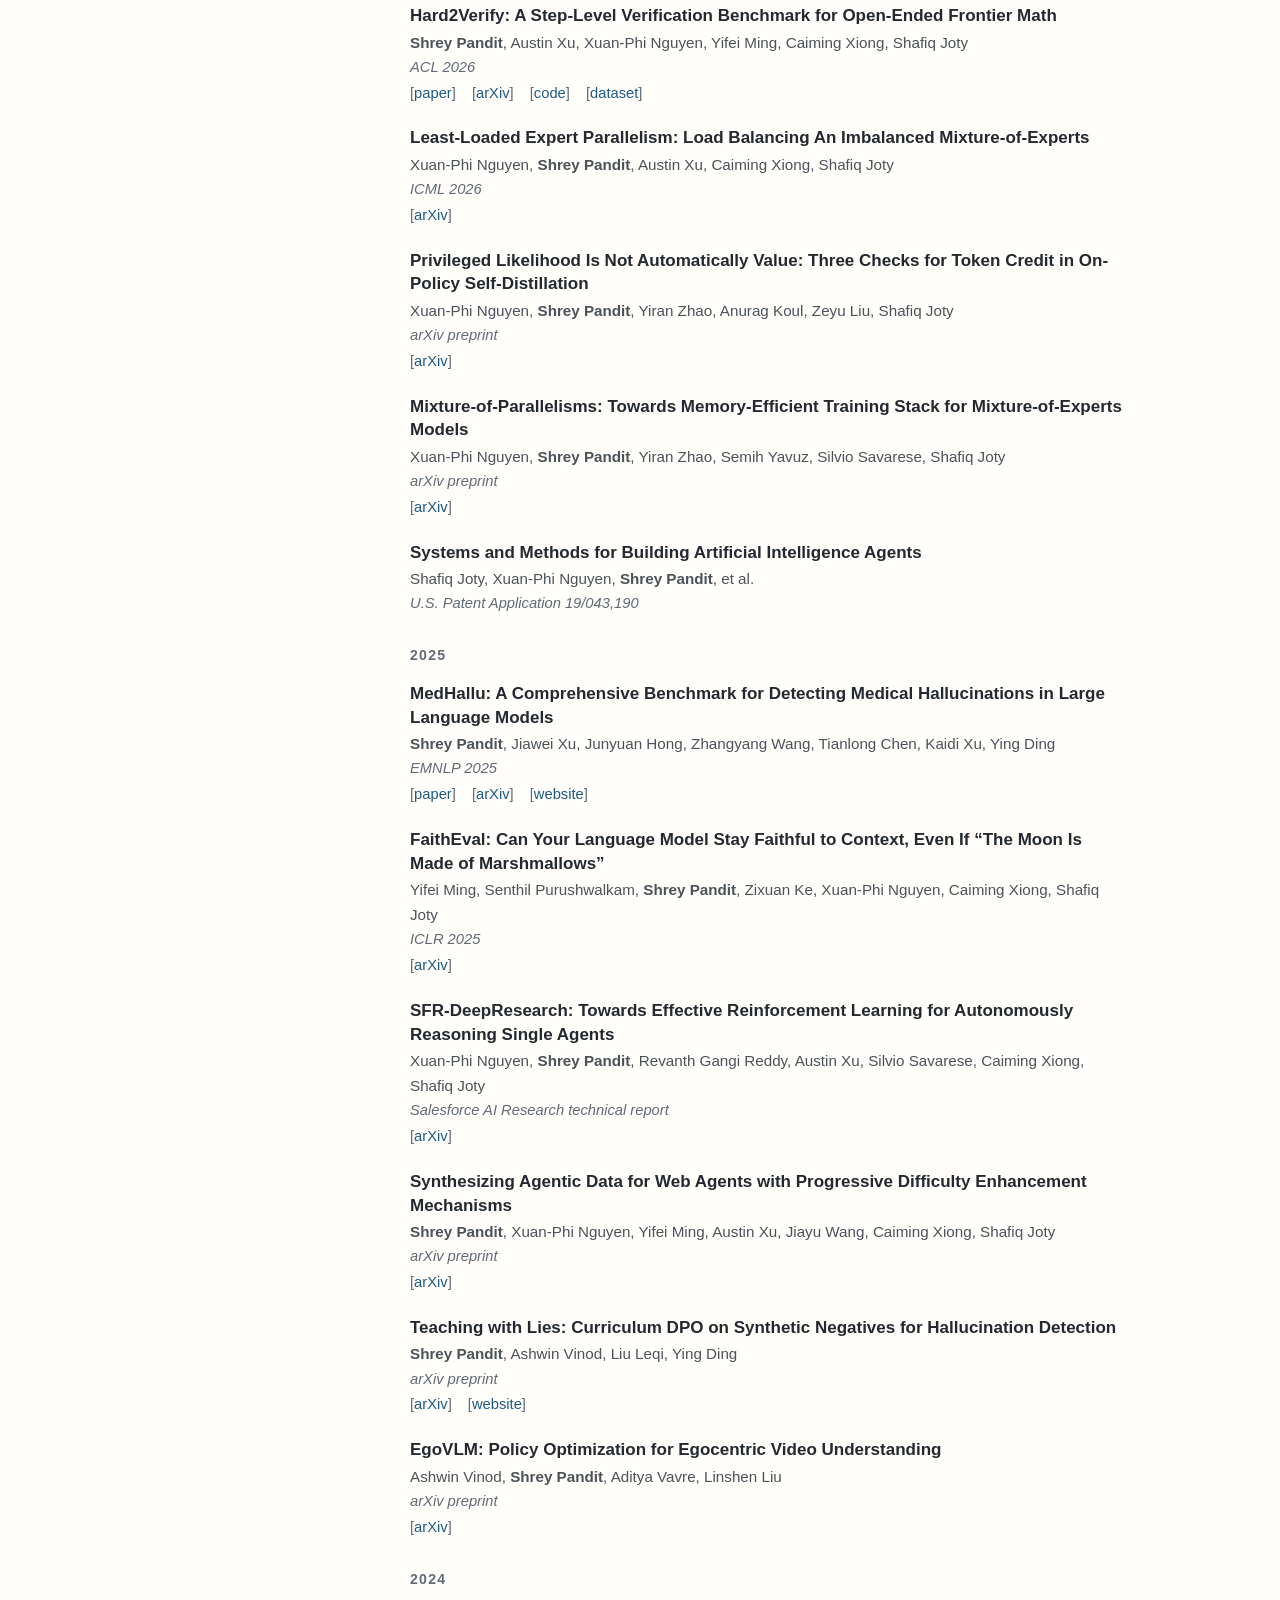
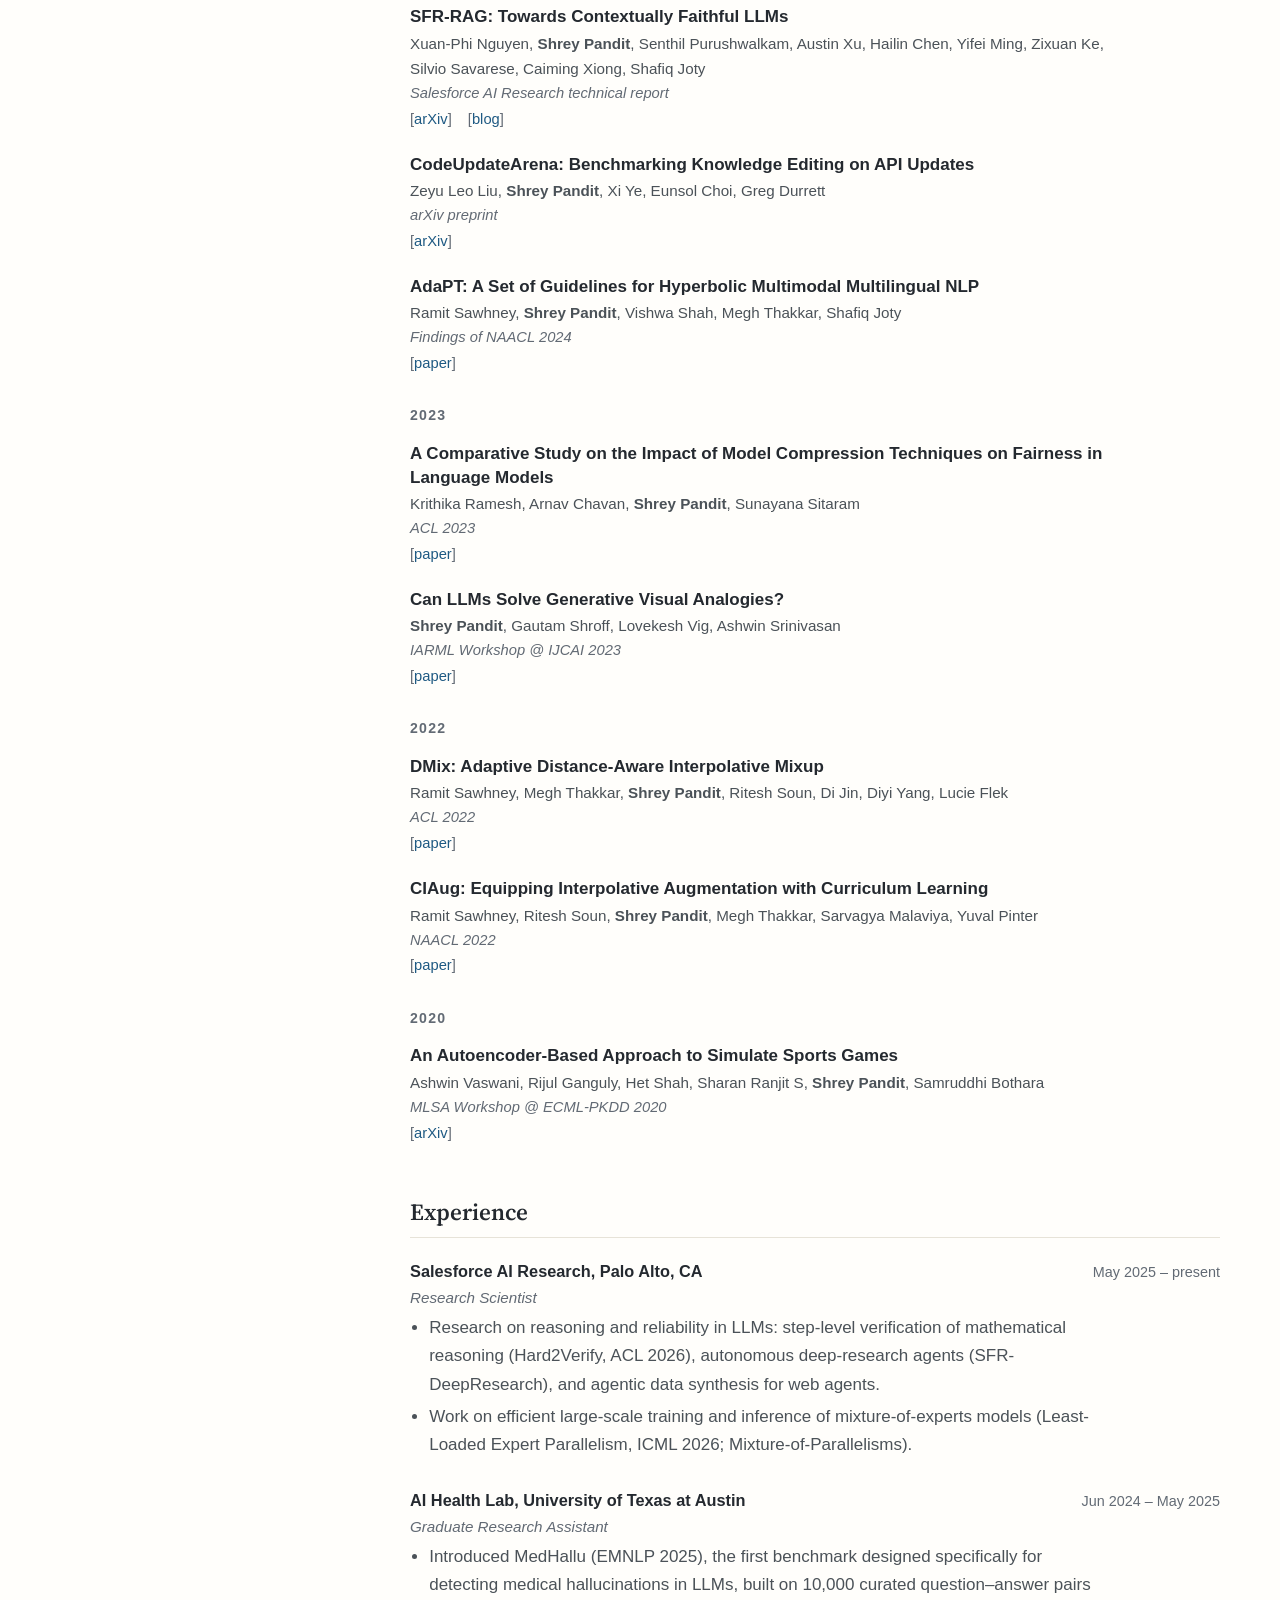
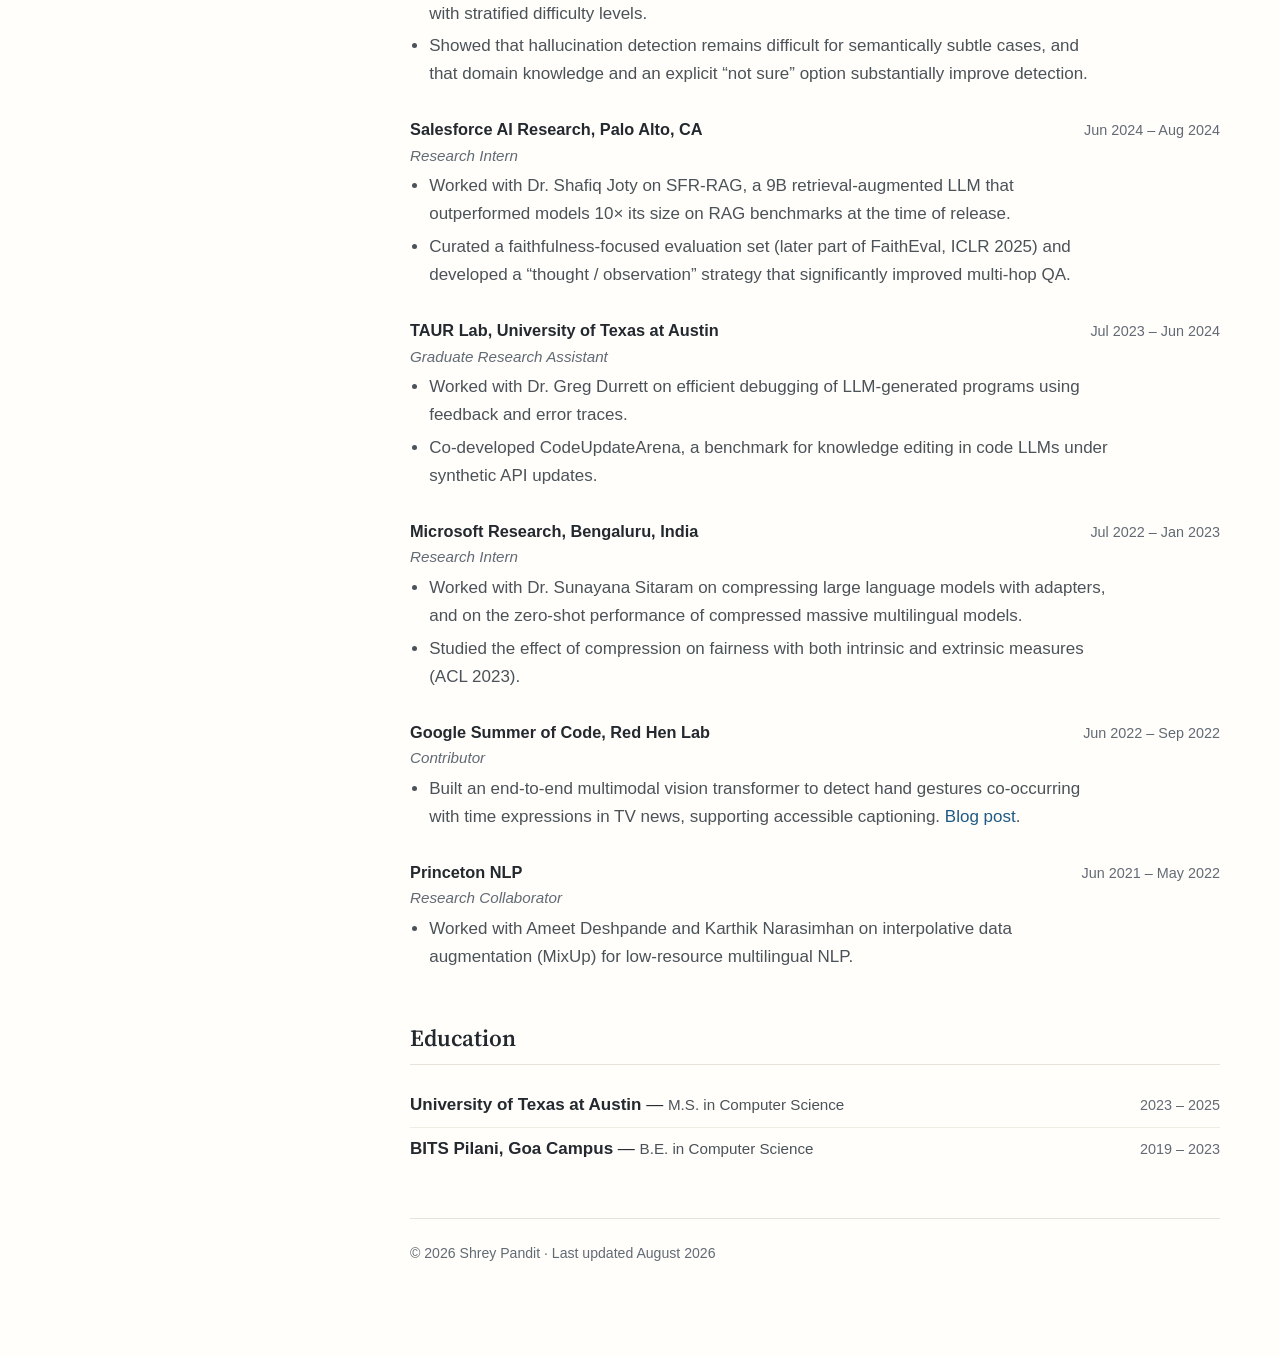
==== commit 24ca4dc8: "Use sticky profile sidebar layout on home page Keep the top nav bar; move photo, name, role, and con" ====
--- a/index.html
+++ b/index.html
@@ -24,25 +24,23 @@
         </div>
     </nav>
 
-    <div class="container">
-        <header class="page-header">
-            <div class="identity">
-                <h1>Shrey Pandit <span class="name-devanagari" lang="hi">(श्रेय पंडित)</span></h1>
-                <p class="role">Research Scientist, <a href="https://www.salesforceairesearch.com/" target="_blank" rel="noopener">Salesforce AI Research</a></p>
-                <p class="affil-note">Palo Alto, California</p>
-                <p class="contact-line">
-                    <a href="mailto:shreypandit@utexas.edu">Email</a><span class="sep" aria-hidden="true">/</span>
-                    <a href="shrey_pandit_cv.pdf" target="_blank">CV</a><span class="sep" aria-hidden="true">/</span>
-                    <a href="https://scholar.google.com/citations?user=a-dG59sAAAAJ&amp;hl=en" target="_blank" rel="noopener">Google Scholar</a><span class="sep" aria-hidden="true">/</span>
-                    <a href="https://github.com/ShreyPandit" target="_blank" rel="noopener">GitHub</a><span class="sep" aria-hidden="true">/</span>
-                    <a href="https://linkedin.com/in/shreypandit/" target="_blank" rel="noopener">LinkedIn</a>
-                </p>
-            </div>
-            <div class="portrait">
-                <img src="images/Profile.jpg" alt="Portrait of Shrey Pandit">
-            </div>
-        </header>
-
+    <div class="layout">
+        <aside class="sidebar">
+            <img src="images/Profile.jpg" alt="Portrait of Shrey Pandit" class="side-portrait">
+            <h1>Shrey Pandit</h1>
+            <p class="name-devanagari" lang="hi">श्रेय पंडित</p>
+            <p class="side-role">Research Scientist<br><a href="https://www.salesforceairesearch.com/" target="_blank" rel="noopener">Salesforce AI Research</a></p>
+            <p class="side-loc">Palo Alto, California</p>
+            <p class="side-links">
+                <a href="mailto:shreypandit@utexas.edu">Email</a><span class="sep" aria-hidden="true">/</span>
+                <a href="shrey_pandit_cv.pdf" target="_blank">CV</a><span class="sep" aria-hidden="true">/</span>
+                <a href="https://scholar.google.com/citations?user=a-dG59sAAAAJ&amp;hl=en" target="_blank" rel="noopener">Google Scholar</a><span class="sep" aria-hidden="true">/</span>
+                <a href="https://github.com/ShreyPandit" target="_blank" rel="noopener">GitHub</a><span class="sep" aria-hidden="true">/</span>
+                <a href="https://linkedin.com/in/shreypandit/" target="_blank" rel="noopener">LinkedIn</a>
+            </p>
+        </aside>
+
+        <div class="main-col">
         <main>
             <section id="about" class="bio">
                 <p>I am a Research Scientist at Salesforce AI Research in Palo Alto, working with <a href="https://raihanjoty.github.io/" target="_blank" rel="noopener">Dr.&nbsp;Shafiq Joty</a>. My research centers on reasoning and reliability in large language models: step-level verification of frontier math reasoning (<a href="https://arxiv.org/abs/2510.13744" target="_blank" rel="noopener">Hard2Verify</a>, ACL 2026), autonomous research agents (<a href="https://arxiv.org/abs/2509.06283" target="_blank" rel="noopener">SFR-DeepResearch</a>), agentic data synthesis for web agents, and efficient training of mixture-of-experts models (ICML 2026).</p>
@@ -383,6 +381,7 @@
         <footer>
             <p>&copy; 2026 Shrey Pandit &middot; Last updated August 2026</p>
         </footer>
+        </div>
     </div>
 </body>
 </html>
--- a/assets/style.css
+++ b/assets/style.css
@@ -29,7 +29,7 @@
 
 body {
     font-family: var(--sans);
-    font-size: 16px;
+    font-size: 17px;
     line-height: 1.65;
     color: var(--text);
     background: var(--bg);
@@ -130,14 +130,6 @@
     margin-bottom: 0.5rem;
 }
 
-.name-devanagari {
-    font-family: "Noto Serif Devanagari", var(--serif);
-    font-size: 0.58em;
-    font-weight: 500;
-    color: var(--text-soft);
-    white-space: nowrap;
-}
-
 .page-header .role {
     font-size: 1.05rem;
     color: var(--text-soft);
@@ -187,6 +179,117 @@
     border-radius: 6px;
     border: 1px solid var(--rule);
     display: block;
+}
+
+/* --- Home layout: sticky profile sidebar + content column -------- */
+
+.layout {
+    display: grid;
+    grid-template-columns: 270px minmax(0, 1fr);
+    gap: 5rem;
+    align-items: start;
+    max-width: 1240px;
+    margin: 0 auto;
+    padding: 3.5rem 2.5rem;
+}
+
+.sidebar {
+    position: sticky;
+    top: 2.5rem;
+}
+
+.side-portrait {
+    display: block;
+    width: 100%;
+    max-width: 225px;
+    aspect-ratio: 1;
+    object-fit: cover;
+    border-radius: 8px;
+    border: 1px solid var(--rule);
+}
+
+.sidebar h1 {
+    font-family: var(--serif);
+    font-size: 1.85rem;
+    font-weight: 600;
+    letter-spacing: -0.01em;
+    line-height: 1.2;
+    margin: 1.2rem 0 0;
+}
+
+.name-devanagari {
+    font-family: "Noto Serif Devanagari", var(--serif);
+    font-size: 1.05rem;
+    font-weight: 500;
+    color: var(--text-soft);
+    margin: 0.1rem 0 0.9rem;
+}
+
+.side-role {
+    color: var(--text-soft);
+    line-height: 1.45;
+    margin-bottom: 0.25rem;
+}
+
+.side-role a {
+    color: inherit;
+    text-decoration: underline;
+    text-decoration-color: var(--rule);
+    text-underline-offset: 3px;
+}
+
+.side-role a:hover {
+    color: var(--accent);
+    text-decoration-color: var(--accent);
+}
+
+.side-loc {
+    color: var(--muted);
+    font-size: 0.92rem;
+    margin-bottom: 1.1rem;
+}
+
+.side-links {
+    font-size: 0.95rem;
+    color: var(--muted);
+}
+
+.side-links a {
+    white-space: nowrap;
+}
+
+.side-links .sep {
+    margin: 0 0.4rem;
+    color: var(--rule);
+}
+
+.main-col {
+    min-width: 0;
+}
+
+.main-col footer {
+    margin-top: 3rem;
+}
+
+@media (max-width: 900px) {
+    .layout {
+        grid-template-columns: 1fr;
+        gap: 2.2rem;
+        padding: 2rem 1.5rem;
+    }
+
+    .sidebar {
+        position: static;
+    }
+
+    .side-portrait {
+        max-width: 150px;
+    }
+
+    .sidebar h1 {
+        font-size: 1.9rem;
+        margin-top: 1rem;
+    }
 }
 
 /* --- Sections --------------------------------------------------- */
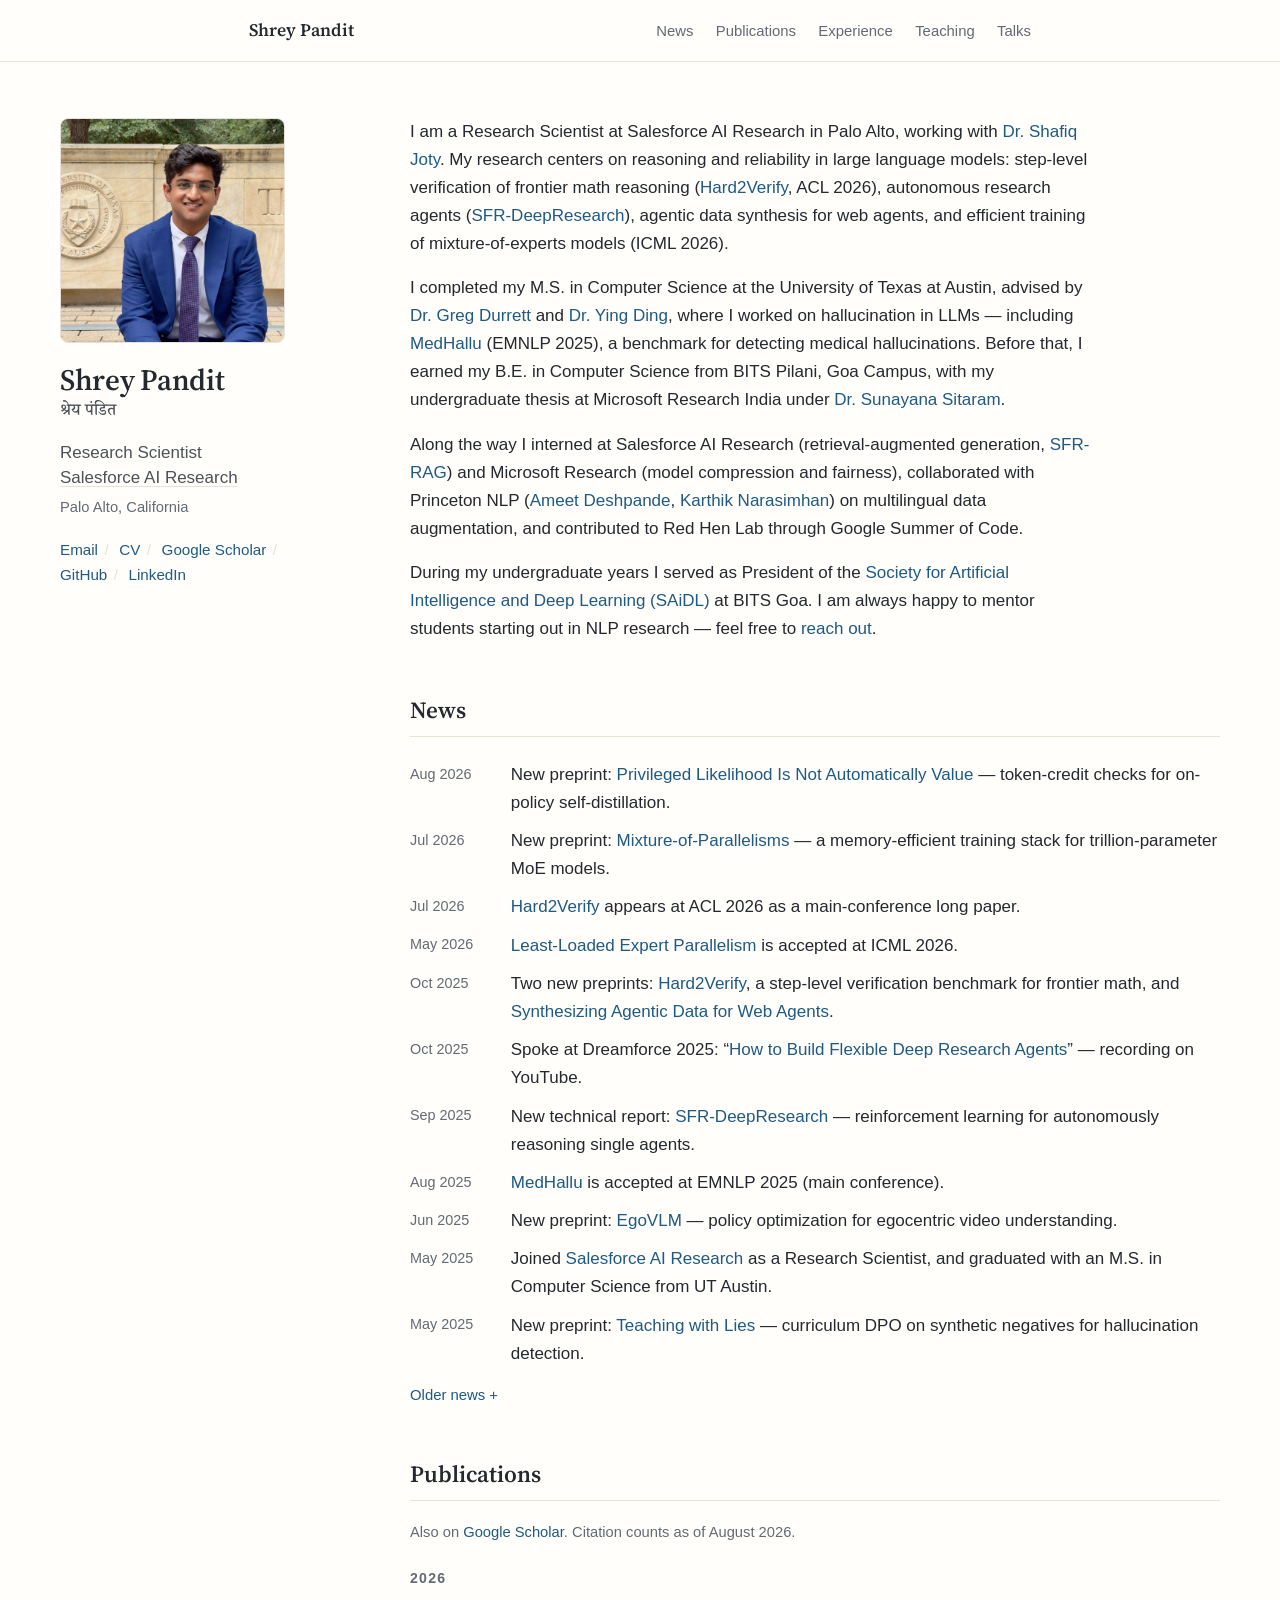
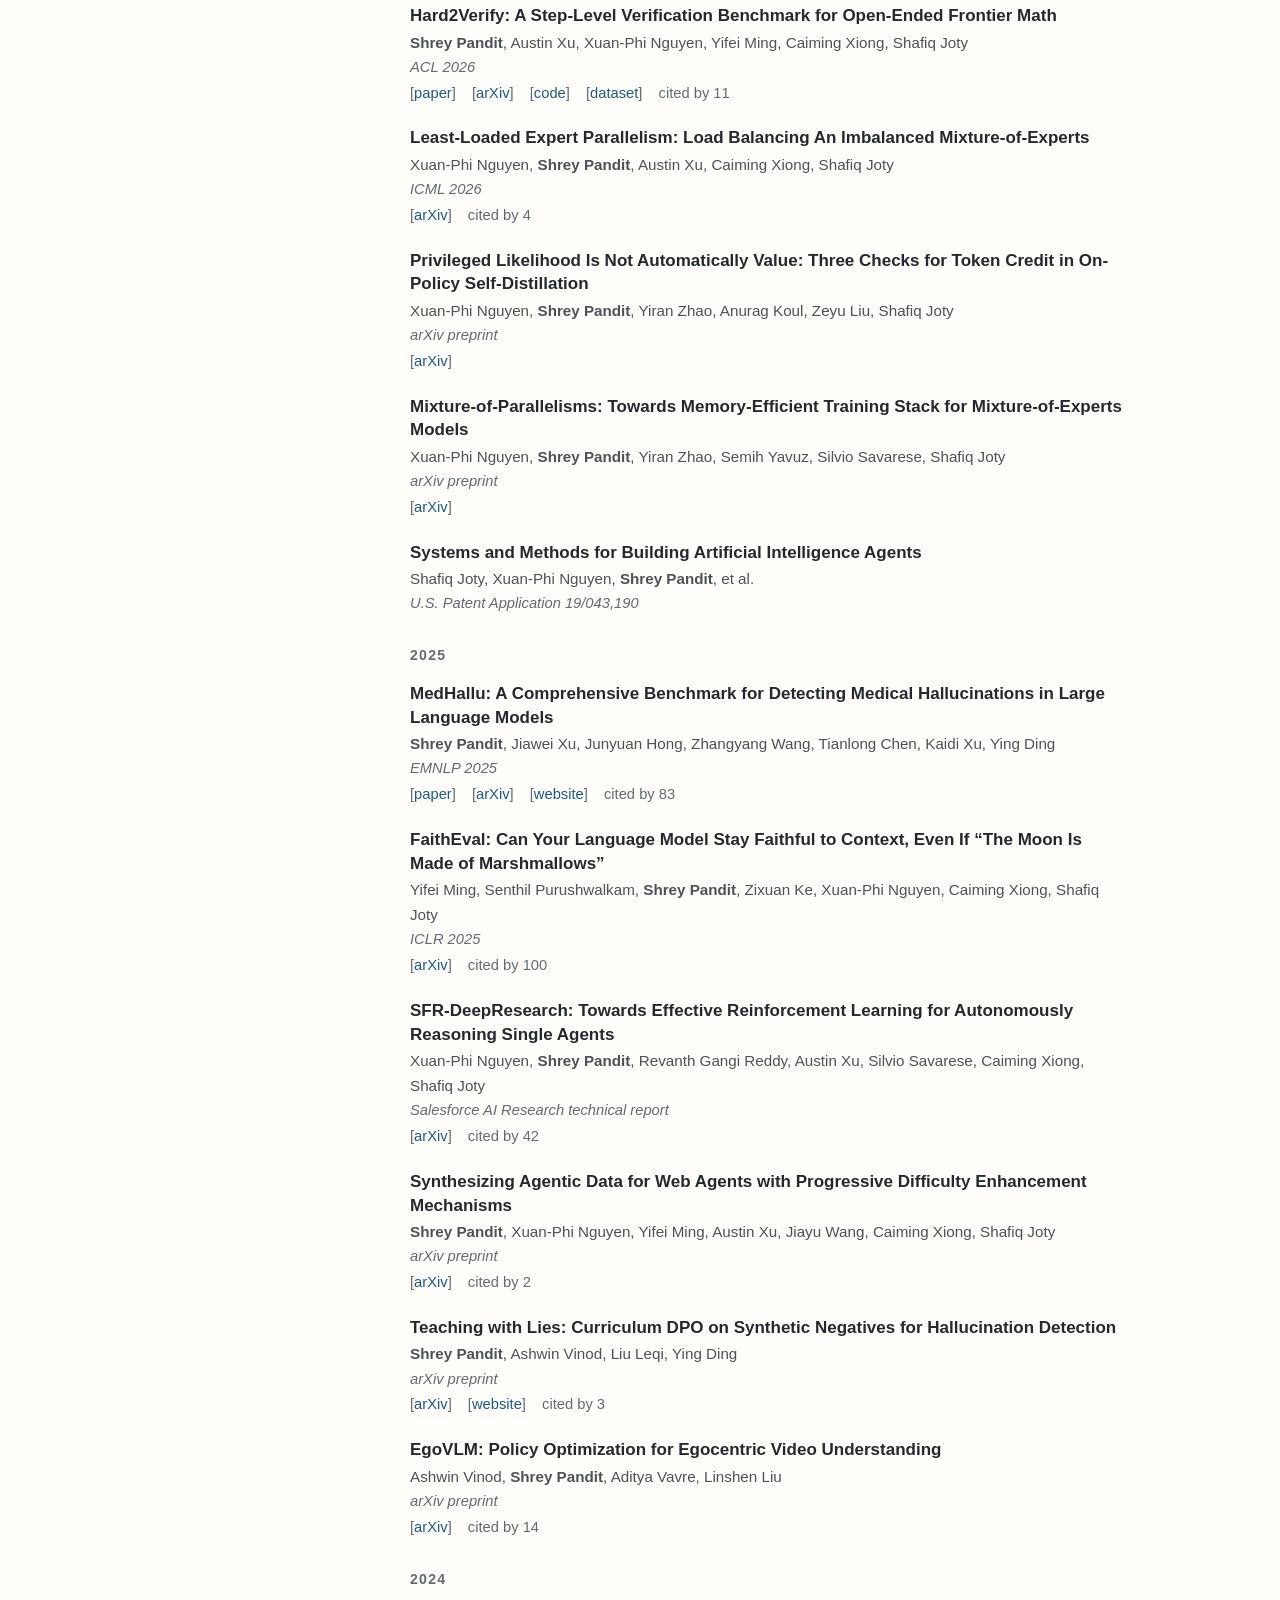
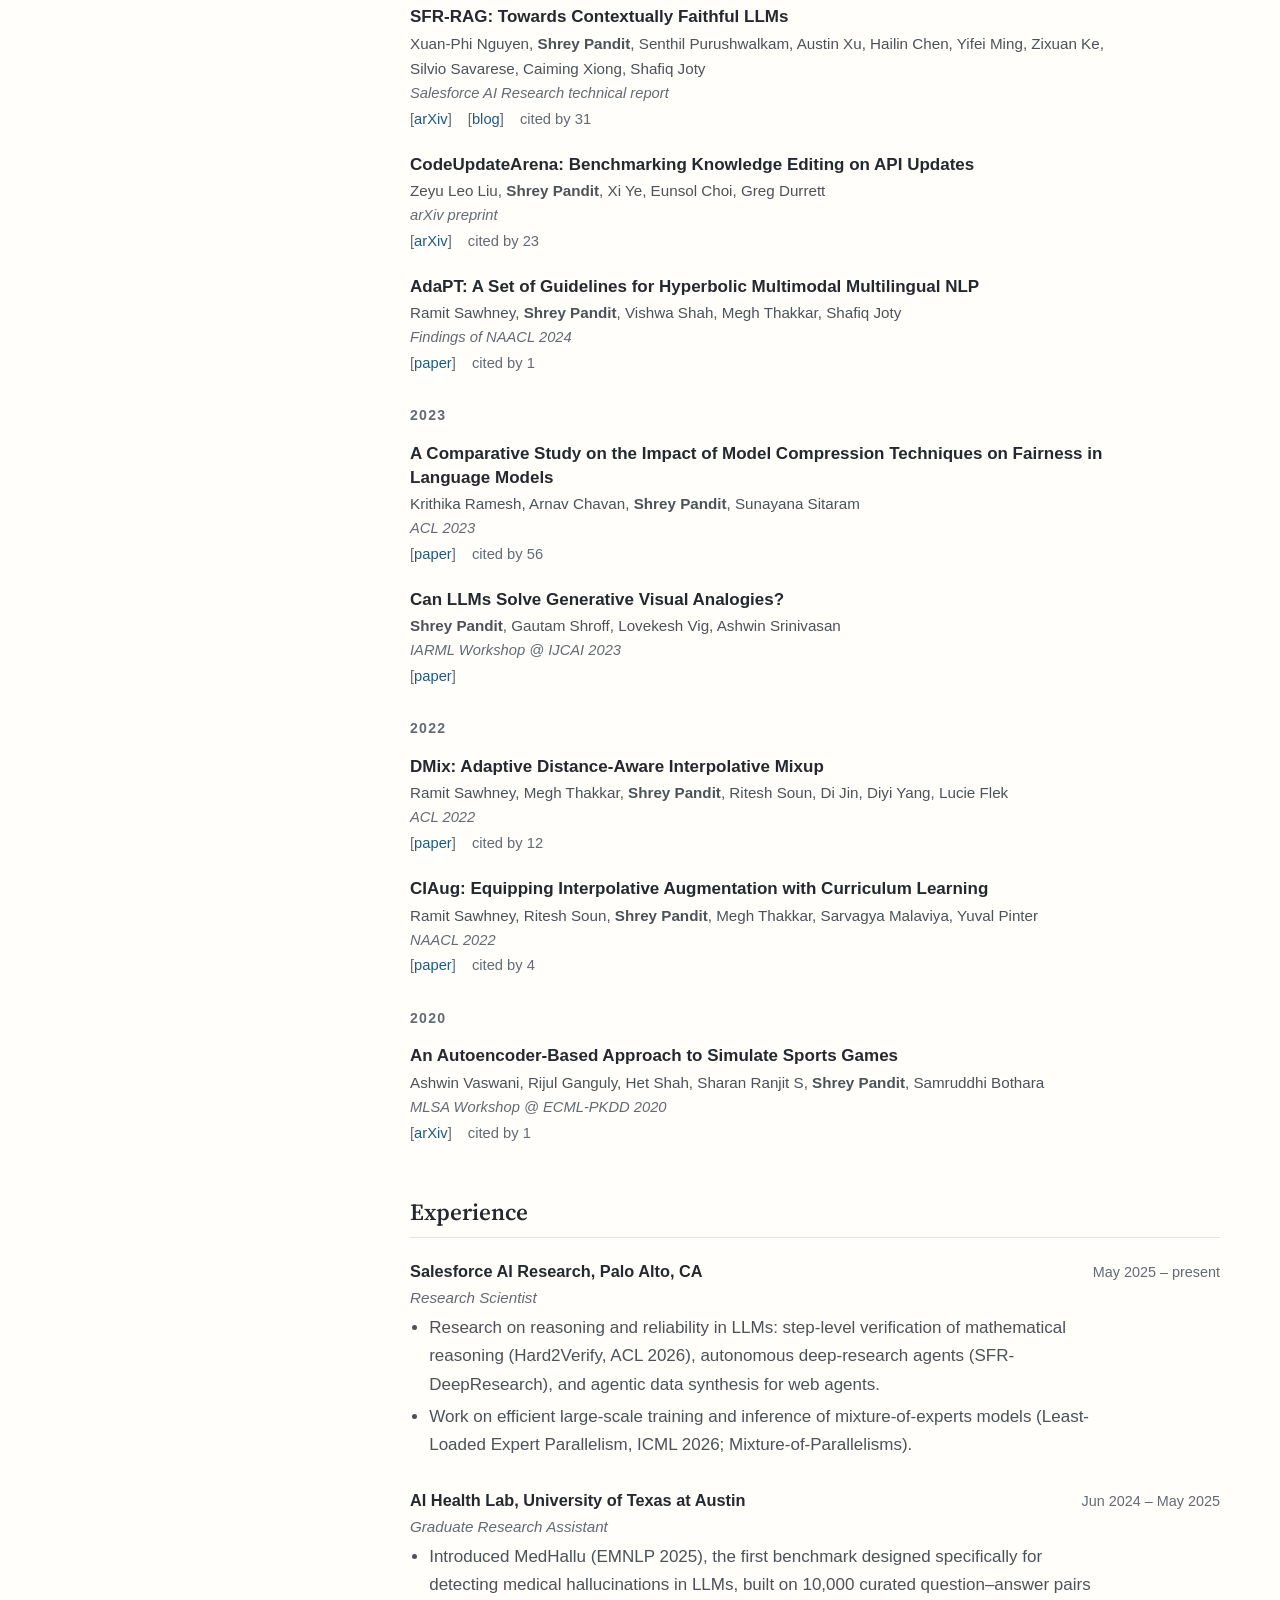
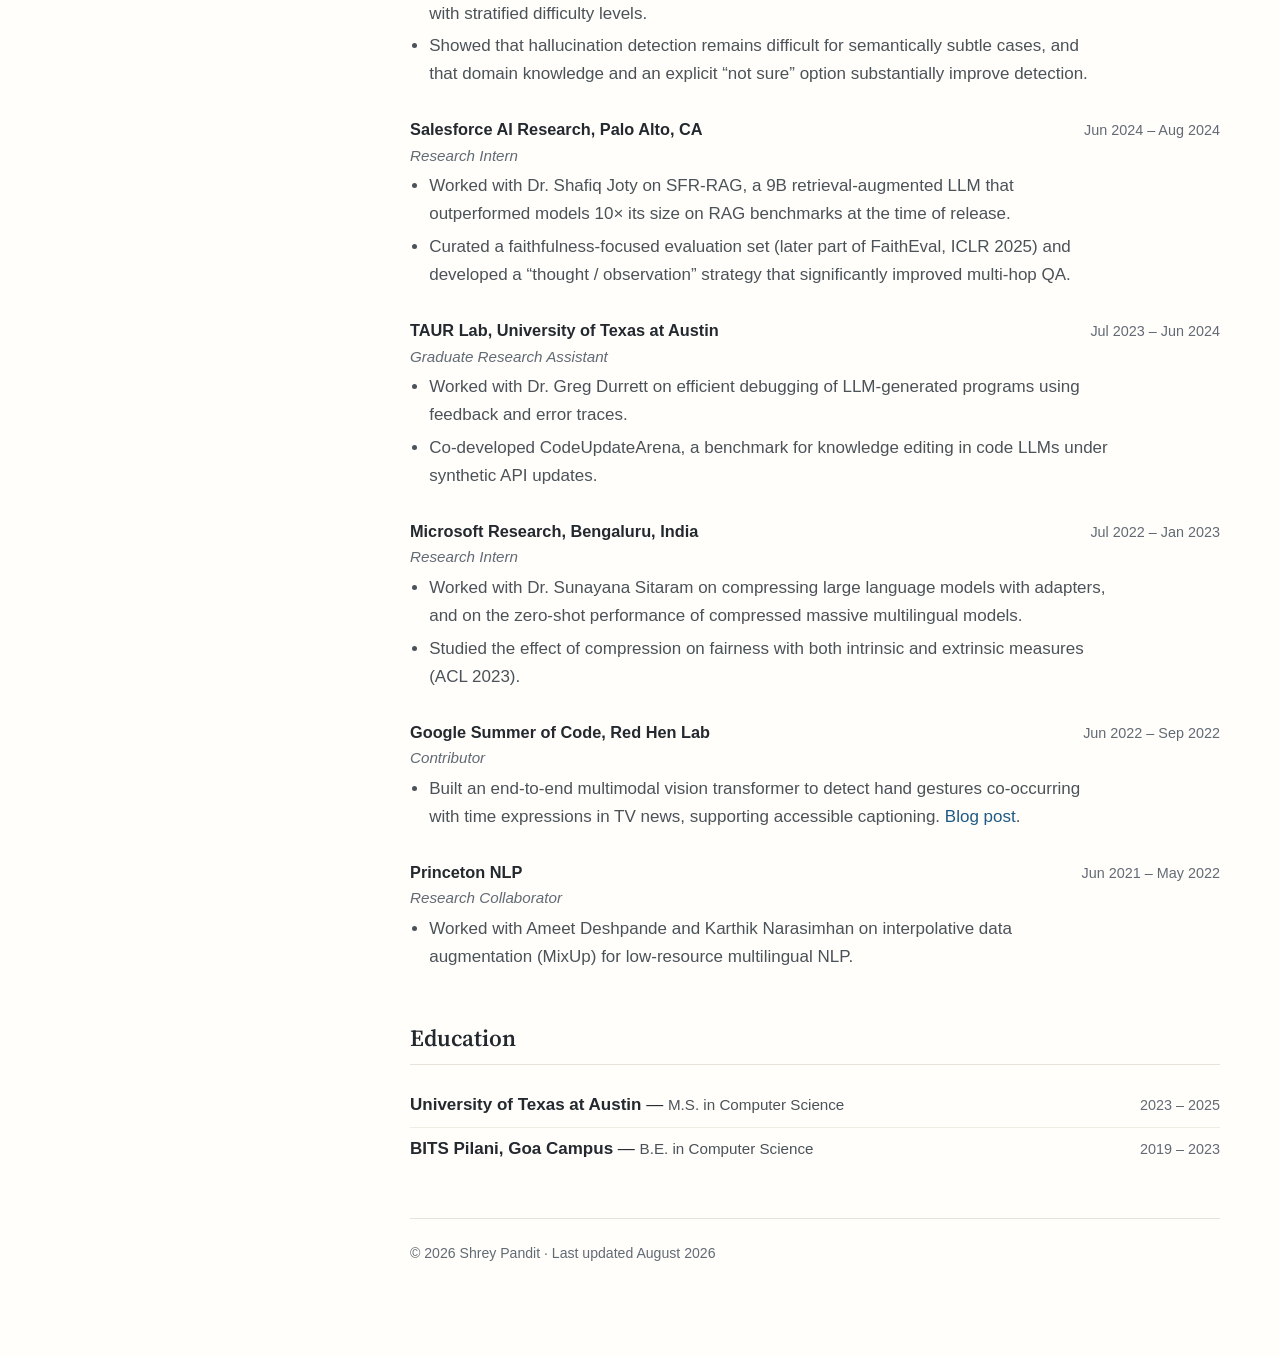
==== commit f9a69d76: "Add Google Scholar citation counts to publications Sync the publications section with the August 202" ====
--- a/index.html
+++ b/index.html
@@ -87,7 +87,7 @@
 
             <section id="publications">
                 <h2>Publications</h2>
-                <p class="pub-note">Also on <a href="https://scholar.google.com/citations?user=a-dG59sAAAAJ&amp;hl=en" target="_blank" rel="noopener">Google Scholar</a>.</p>
+                <p class="pub-note">Also on <a href="https://scholar.google.com/citations?user=a-dG59sAAAAJ&amp;hl=en" target="_blank" rel="noopener">Google Scholar</a>. Citation counts as of August 2026.</p>
 
                 <h3 class="pub-year">2026</h3>
 
@@ -100,6 +100,7 @@
                         <a href="https://arxiv.org/abs/2510.13744" target="_blank" rel="noopener">arXiv</a>
                         <a href="https://github.com/SalesforceAIResearch/Hard2Verify" target="_blank" rel="noopener">code</a>
                         <a href="https://huggingface.co/datasets/Salesforce/Hard2Verify" target="_blank" rel="noopener">dataset</a>
+                        <span class="pub-cites">cited by 11</span>
                     </div>
                 </div>
 
@@ -109,6 +110,7 @@
                     <div class="pub-venue">ICML 2026</div>
                     <div class="pub-links">
                         <a href="https://arxiv.org/abs/2601.17111" target="_blank" rel="noopener">arXiv</a>
+                        <span class="pub-cites">cited by 4</span>
                     </div>
                 </div>
 
@@ -146,6 +148,7 @@
                         <a href="https://aclanthology.org/2025.emnlp-main.143/" target="_blank" rel="noopener">paper</a>
                         <a href="https://arxiv.org/abs/2502.14302" target="_blank" rel="noopener">arXiv</a>
                         <a href="https://medhallu.github.io/" target="_blank" rel="noopener">website</a>
+                        <span class="pub-cites">cited by 83</span>
                     </div>
                 </div>
 
@@ -155,6 +158,7 @@
                     <div class="pub-venue">ICLR 2025</div>
                     <div class="pub-links">
                         <a href="https://arxiv.org/abs/2410.03727" target="_blank" rel="noopener">arXiv</a>
+                        <span class="pub-cites">cited by 100</span>
                     </div>
                 </div>
 
@@ -164,6 +168,7 @@
                     <div class="pub-venue">Salesforce AI Research technical report</div>
                     <div class="pub-links">
                         <a href="https://arxiv.org/abs/2509.06283" target="_blank" rel="noopener">arXiv</a>
+                        <span class="pub-cites">cited by 42</span>
                     </div>
                 </div>
 
@@ -173,6 +178,7 @@
                     <div class="pub-venue">arXiv preprint</div>
                     <div class="pub-links">
                         <a href="https://arxiv.org/abs/2510.13913" target="_blank" rel="noopener">arXiv</a>
+                        <span class="pub-cites">cited by 2</span>
                     </div>
                 </div>
 
@@ -183,6 +189,7 @@
                     <div class="pub-links">
                         <a href="https://arxiv.org/abs/2505.17558" target="_blank" rel="noopener">arXiv</a>
                         <a href="https://teachingwithlies.github.io/" target="_blank" rel="noopener">website</a>
+                        <span class="pub-cites">cited by 3</span>
                     </div>
                 </div>
 
@@ -192,6 +199,7 @@
                     <div class="pub-venue">arXiv preprint</div>
                     <div class="pub-links">
                         <a href="https://arxiv.org/abs/2506.03097" target="_blank" rel="noopener">arXiv</a>
+                        <span class="pub-cites">cited by 14</span>
                     </div>
                 </div>
 
@@ -204,6 +212,7 @@
                     <div class="pub-links">
                         <a href="https://arxiv.org/abs/2409.09916" target="_blank" rel="noopener">arXiv</a>
                         <a href="https://blog.salesforceairesearch.com/sfr-rag/" target="_blank" rel="noopener">blog</a>
+                        <span class="pub-cites">cited by 31</span>
                     </div>
                 </div>
 
@@ -213,6 +222,7 @@
                     <div class="pub-venue">arXiv preprint</div>
                     <div class="pub-links">
                         <a href="https://arxiv.org/abs/2407.06249" target="_blank" rel="noopener">arXiv</a>
+                        <span class="pub-cites">cited by 23</span>
                     </div>
                 </div>
 
@@ -222,6 +232,7 @@
                     <div class="pub-venue">Findings of NAACL 2024</div>
                     <div class="pub-links">
                         <a href="https://aclanthology.org/2024.findings-naacl.114/" target="_blank" rel="noopener">paper</a>
+                        <span class="pub-cites">cited by 1</span>
                     </div>
                 </div>
 
@@ -233,6 +244,7 @@
                     <div class="pub-venue">ACL 2023</div>
                     <div class="pub-links">
                         <a href="https://aclanthology.org/2023.acl-long.878/" target="_blank" rel="noopener">paper</a>
+                        <span class="pub-cites">cited by 56</span>
                     </div>
                 </div>
 
@@ -253,6 +265,7 @@
                     <div class="pub-venue">ACL 2022</div>
                     <div class="pub-links">
                         <a href="https://aclanthology.org/2022.acl-short.67/" target="_blank" rel="noopener">paper</a>
+                        <span class="pub-cites">cited by 12</span>
                     </div>
                 </div>
 
@@ -262,6 +275,7 @@
                     <div class="pub-venue">NAACL 2022</div>
                     <div class="pub-links">
                         <a href="https://aclanthology.org/2022.naacl-main.127/" target="_blank" rel="noopener">paper</a>
+                        <span class="pub-cites">cited by 4</span>
                     </div>
                 </div>
 
@@ -273,6 +287,7 @@
                     <div class="pub-venue">MLSA Workshop @ ECML-PKDD 2020</div>
                     <div class="pub-links">
                         <a href="https://arxiv.org/abs/2007.10257" target="_blank" rel="noopener">arXiv</a>
+                        <span class="pub-cites">cited by 1</span>
                     </div>
                 </div>
             </section>
--- a/assets/style.css
+++ b/assets/style.css
@@ -443,6 +443,11 @@
     color: var(--muted);
 }
 
+.pub-cites {
+    color: var(--muted);
+    white-space: nowrap;
+}
+
 /* --- Experience / education / teaching / talks ------------------- */
 
 .entry {
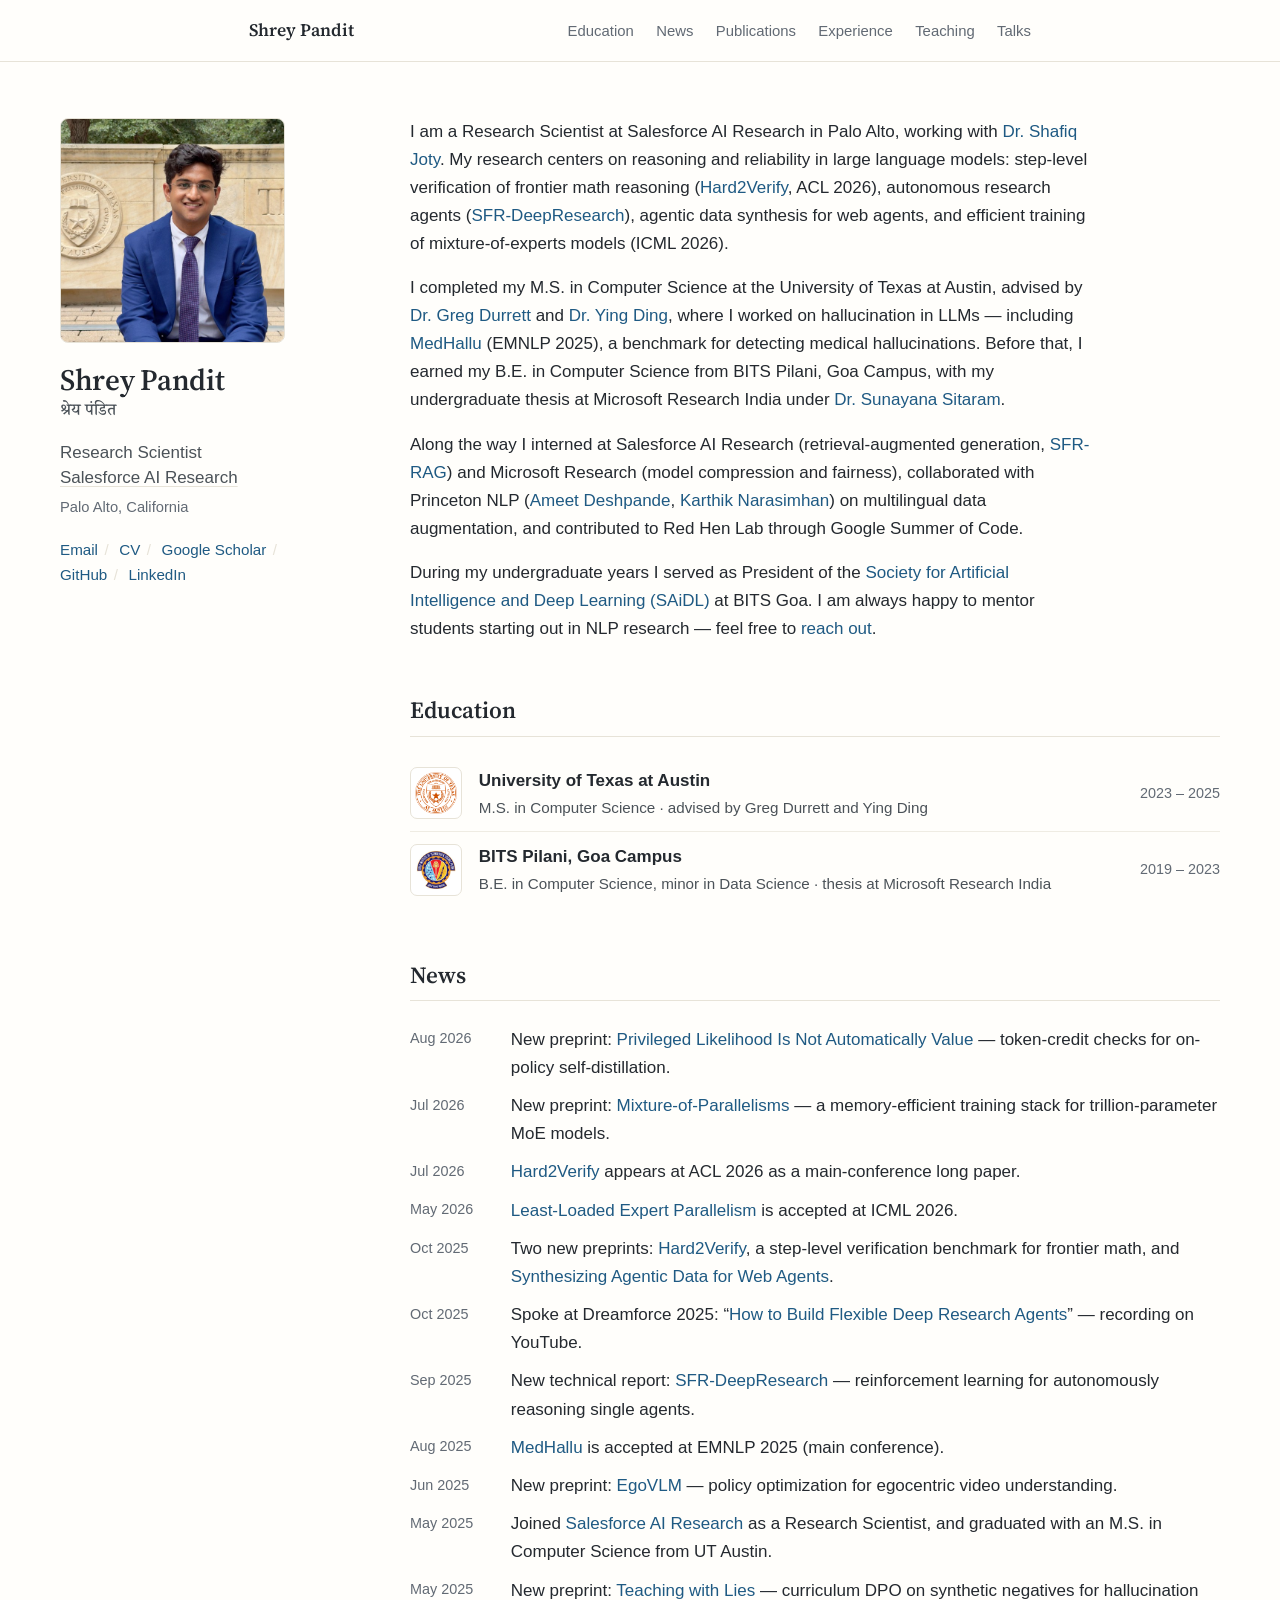
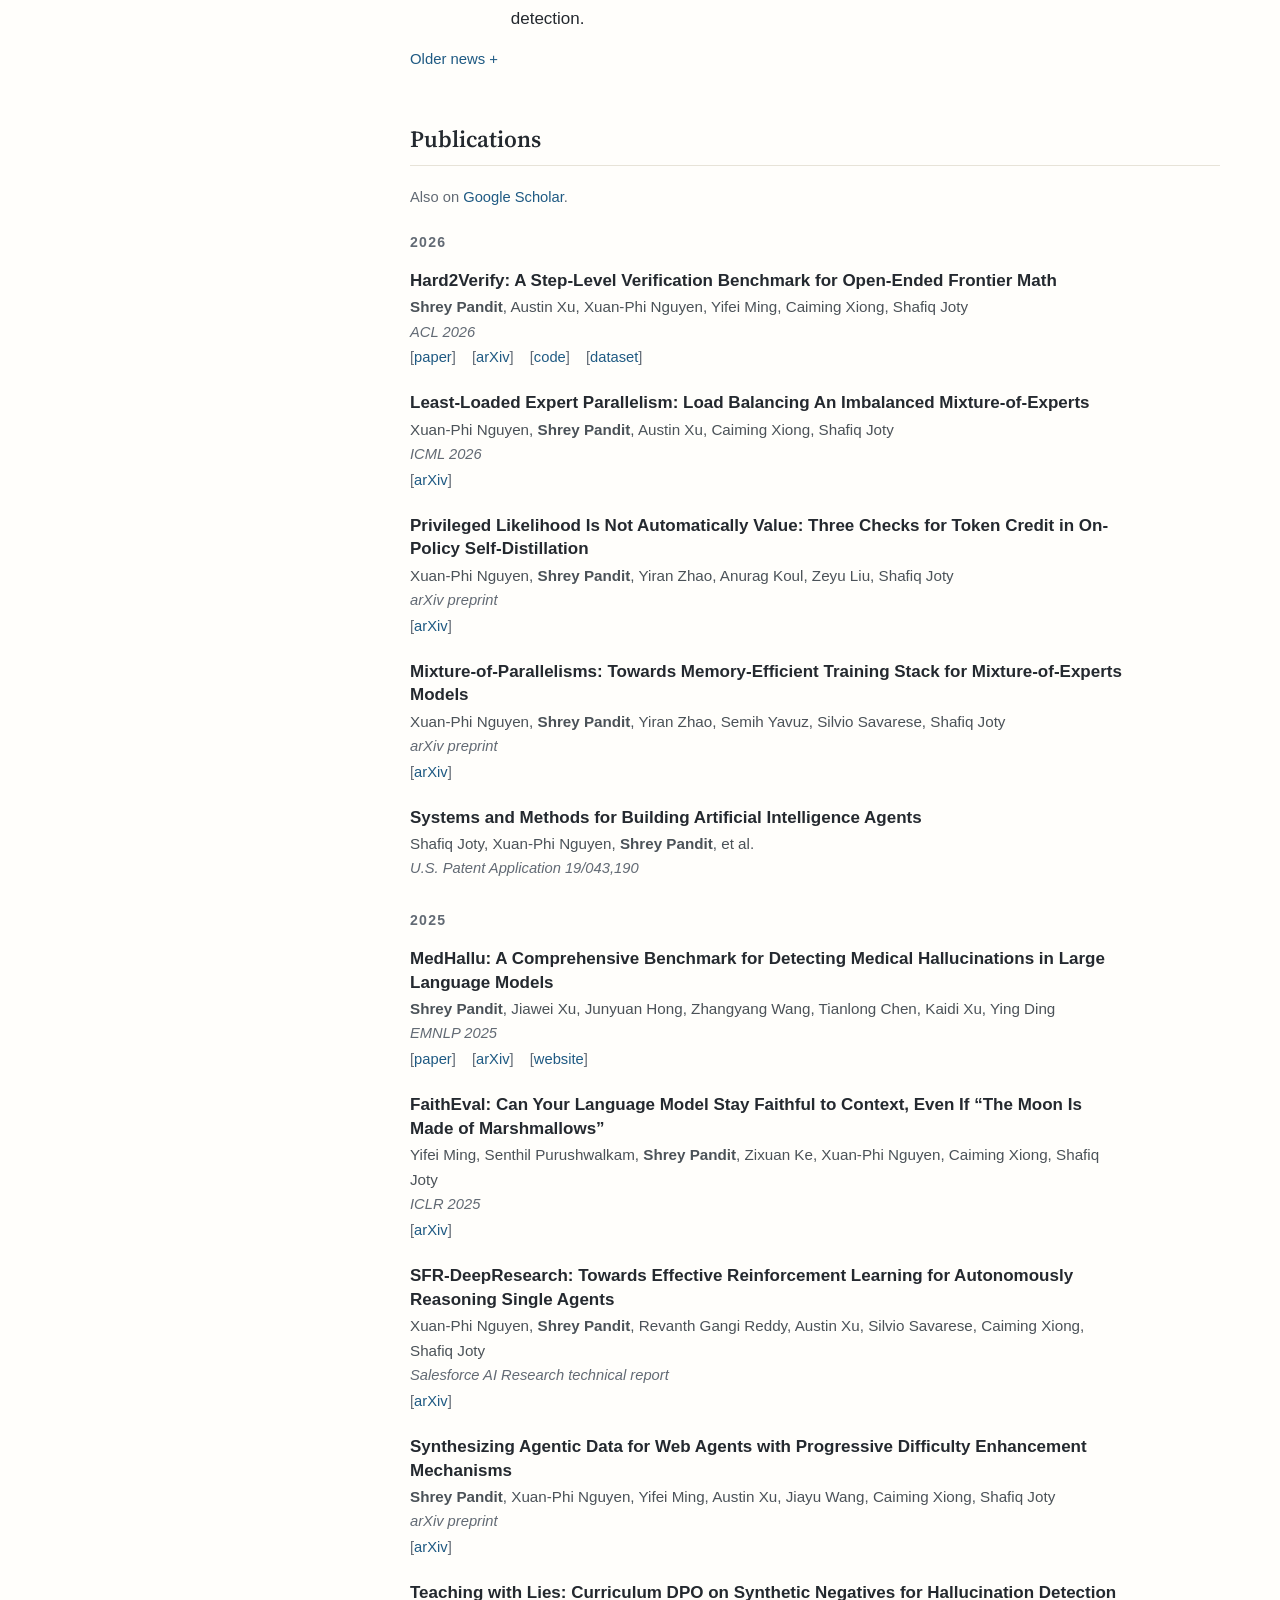
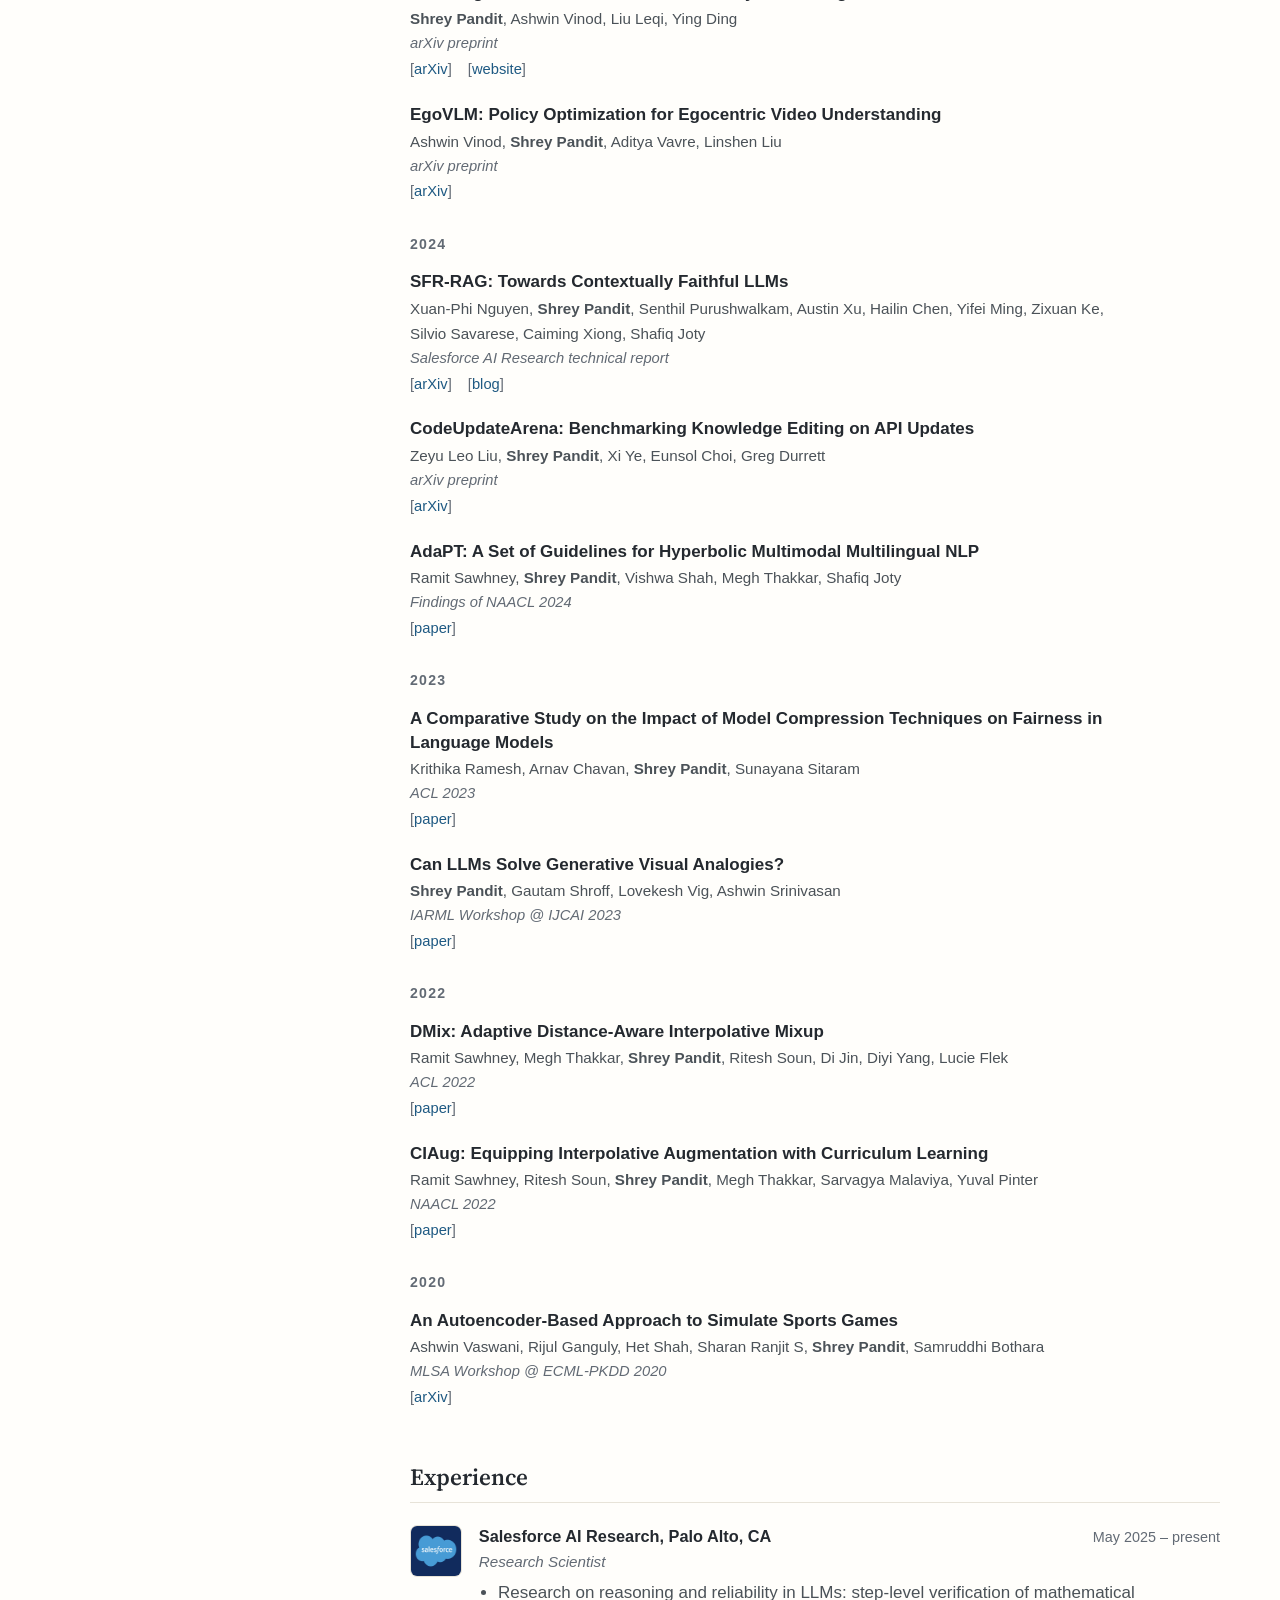
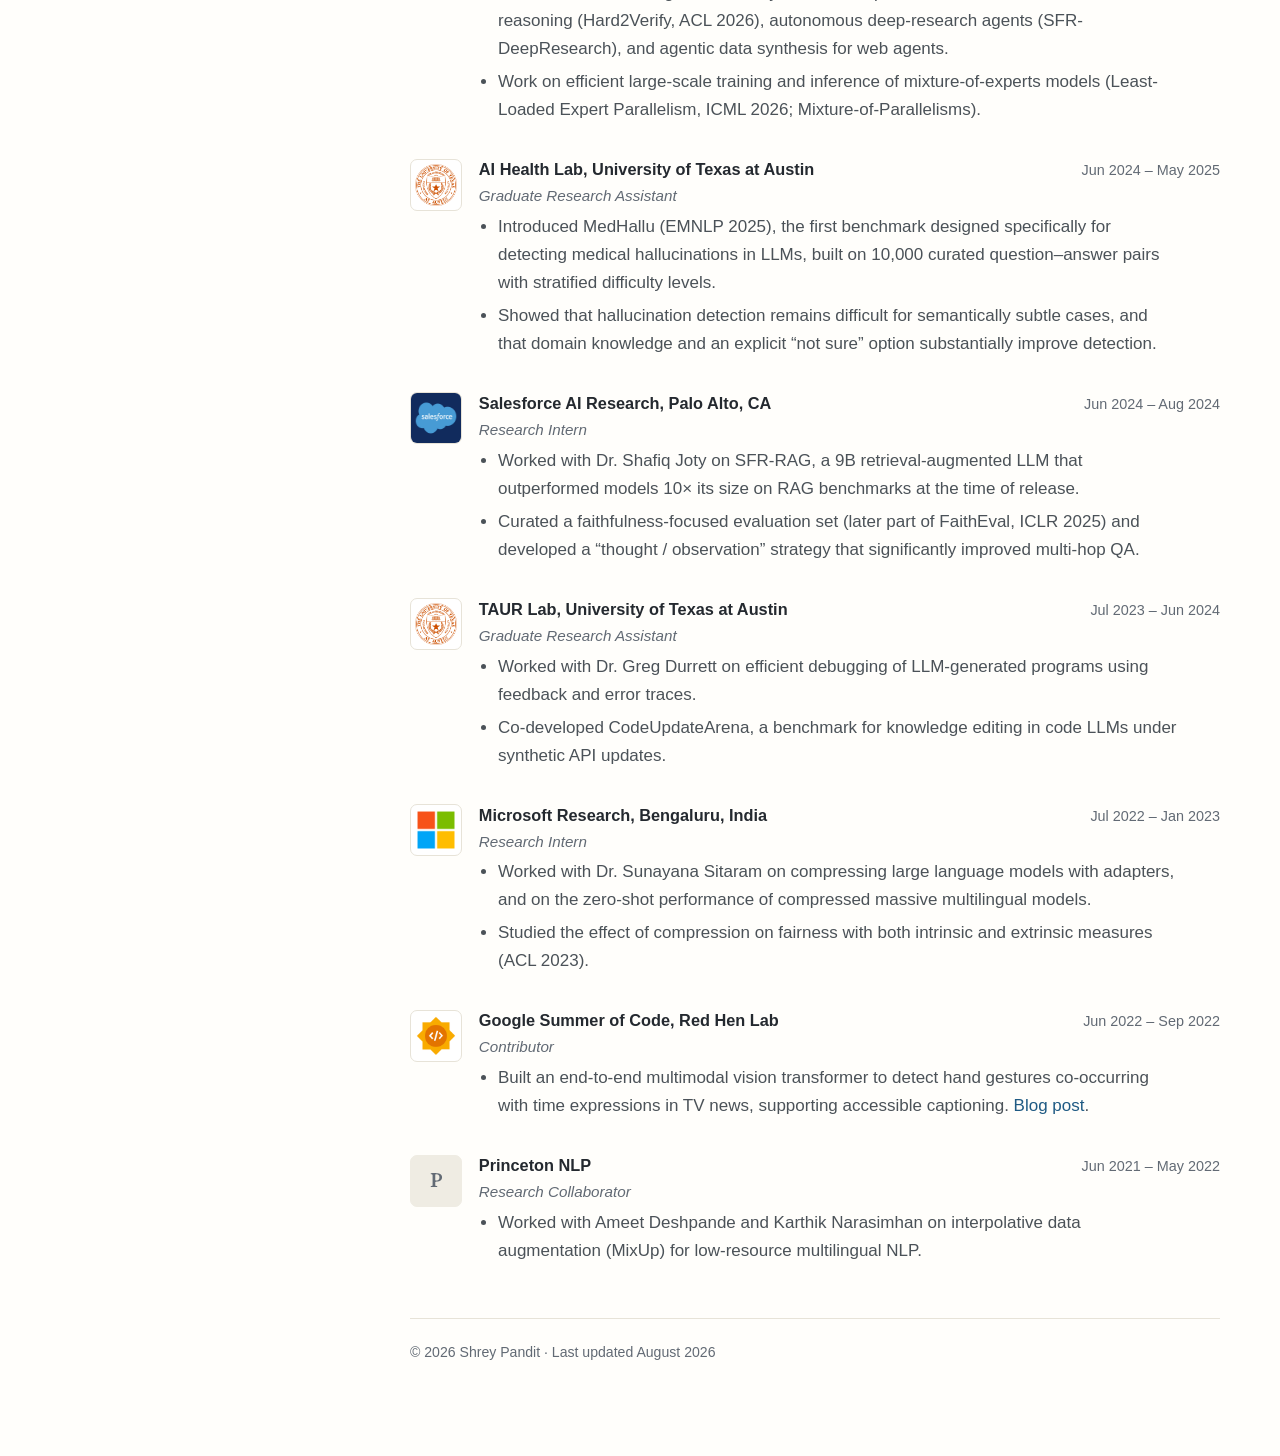
==== commit b974d4a1: "Move Education up and add institution logos Education now sits directly under the bio instead of at " ====
--- a/index.html
+++ b/index.html
@@ -15,6 +15,7 @@
         <div class="container">
             <a class="brand" href="index.html">Shrey Pandit</a>
             <ul>
+                <li><a href="#education">Education</a></li>
                 <li><a href="#news">News</a></li>
                 <li><a href="#publications">Publications</a></li>
                 <li><a href="#experience">Experience</a></li>
@@ -50,6 +51,28 @@
                 <p>Along the way I interned at Salesforce AI Research (retrieval-augmented generation, <a href="https://arxiv.org/abs/2409.09916" target="_blank" rel="noopener">SFR-RAG</a>) and Microsoft Research (model compression and fairness), collaborated with Princeton NLP (<a href="https://ameet-1997.github.io/" target="_blank" rel="noopener">Ameet Deshpande</a>, <a href="https://karthikncode.github.io/" target="_blank" rel="noopener">Karthik Narasimhan</a>) on multilingual data augmentation, and contributed to Red Hen Lab through Google Summer of Code.</p>
 
                 <p>During my undergraduate years I served as President of the <a href="https://www.saidl.in/home" target="_blank" rel="noopener">Society for Artificial Intelligence and Deep Learning (SAiDL)</a> at BITS Goa. I am always happy to mentor students starting out in NLP research — feel free to <a href="mailto:shreypandit@utexas.edu">reach out</a>.</p>
+            </section>
+
+            <section id="education">
+                <h2>Education</h2>
+                <ul class="edu-list">
+                    <li>
+                        <span class="logo-tile"><img src="images/UTLogo.png" alt="" aria-hidden="true"></span>
+                        <span class="edu-text">
+                            <strong>University of Texas at Austin</strong>
+                            <span class="edu-degree">M.S. in Computer Science &middot; advised by Greg Durrett and Ying Ding</span>
+                        </span>
+                        <span class="entry-dates">2023 – 2025</span>
+                    </li>
+                    <li>
+                        <span class="logo-tile"><img src="images/bits.png" alt="" aria-hidden="true"></span>
+                        <span class="edu-text">
+                            <strong>BITS Pilani, Goa Campus</strong>
+                            <span class="edu-degree">B.E. in Computer Science, minor in Data Science &middot; thesis at Microsoft Research India</span>
+                        </span>
+                        <span class="entry-dates">2019 – 2023</span>
+                    </li>
+                </ul>
             </section>
 
             <section id="news">
@@ -87,7 +110,7 @@
 
             <section id="publications">
                 <h2>Publications</h2>
-                <p class="pub-note">Also on <a href="https://scholar.google.com/citations?user=a-dG59sAAAAJ&amp;hl=en" target="_blank" rel="noopener">Google Scholar</a>. Citation counts as of August 2026.</p>
+                <p class="pub-note">Also on <a href="https://scholar.google.com/citations?user=a-dG59sAAAAJ&amp;hl=en" target="_blank" rel="noopener">Google Scholar</a>.</p>
 
                 <h3 class="pub-year">2026</h3>
 
@@ -100,7 +123,6 @@
                         <a href="https://arxiv.org/abs/2510.13744" target="_blank" rel="noopener">arXiv</a>
                         <a href="https://github.com/SalesforceAIResearch/Hard2Verify" target="_blank" rel="noopener">code</a>
                         <a href="https://huggingface.co/datasets/Salesforce/Hard2Verify" target="_blank" rel="noopener">dataset</a>
-                        <span class="pub-cites">cited by 11</span>
                     </div>
                 </div>
 
@@ -110,7 +132,6 @@
                     <div class="pub-venue">ICML 2026</div>
                     <div class="pub-links">
                         <a href="https://arxiv.org/abs/2601.17111" target="_blank" rel="noopener">arXiv</a>
-                        <span class="pub-cites">cited by 4</span>
                     </div>
                 </div>
 
@@ -148,7 +169,6 @@
                         <a href="https://aclanthology.org/2025.emnlp-main.143/" target="_blank" rel="noopener">paper</a>
                         <a href="https://arxiv.org/abs/2502.14302" target="_blank" rel="noopener">arXiv</a>
                         <a href="https://medhallu.github.io/" target="_blank" rel="noopener">website</a>
-                        <span class="pub-cites">cited by 83</span>
                     </div>
                 </div>
 
@@ -158,7 +178,6 @@
                     <div class="pub-venue">ICLR 2025</div>
                     <div class="pub-links">
                         <a href="https://arxiv.org/abs/2410.03727" target="_blank" rel="noopener">arXiv</a>
-                        <span class="pub-cites">cited by 100</span>
                     </div>
                 </div>
 
@@ -168,7 +187,6 @@
                     <div class="pub-venue">Salesforce AI Research technical report</div>
                     <div class="pub-links">
                         <a href="https://arxiv.org/abs/2509.06283" target="_blank" rel="noopener">arXiv</a>
-                        <span class="pub-cites">cited by 42</span>
                     </div>
                 </div>
 
@@ -178,7 +196,6 @@
                     <div class="pub-venue">arXiv preprint</div>
                     <div class="pub-links">
                         <a href="https://arxiv.org/abs/2510.13913" target="_blank" rel="noopener">arXiv</a>
-                        <span class="pub-cites">cited by 2</span>
                     </div>
                 </div>
 
@@ -189,7 +206,6 @@
                     <div class="pub-links">
                         <a href="https://arxiv.org/abs/2505.17558" target="_blank" rel="noopener">arXiv</a>
                         <a href="https://teachingwithlies.github.io/" target="_blank" rel="noopener">website</a>
-                        <span class="pub-cites">cited by 3</span>
                     </div>
                 </div>
 
@@ -199,7 +215,6 @@
                     <div class="pub-venue">arXiv preprint</div>
                     <div class="pub-links">
                         <a href="https://arxiv.org/abs/2506.03097" target="_blank" rel="noopener">arXiv</a>
-                        <span class="pub-cites">cited by 14</span>
                     </div>
                 </div>
 
@@ -212,7 +227,6 @@
                     <div class="pub-links">
                         <a href="https://arxiv.org/abs/2409.09916" target="_blank" rel="noopener">arXiv</a>
                         <a href="https://blog.salesforceairesearch.com/sfr-rag/" target="_blank" rel="noopener">blog</a>
-                        <span class="pub-cites">cited by 31</span>
                     </div>
                 </div>
 
@@ -222,7 +236,6 @@
                     <div class="pub-venue">arXiv preprint</div>
                     <div class="pub-links">
                         <a href="https://arxiv.org/abs/2407.06249" target="_blank" rel="noopener">arXiv</a>
-                        <span class="pub-cites">cited by 23</span>
                     </div>
                 </div>
 
@@ -232,7 +245,6 @@
                     <div class="pub-venue">Findings of NAACL 2024</div>
                     <div class="pub-links">
                         <a href="https://aclanthology.org/2024.findings-naacl.114/" target="_blank" rel="noopener">paper</a>
-                        <span class="pub-cites">cited by 1</span>
                     </div>
                 </div>
 
@@ -244,7 +256,6 @@
                     <div class="pub-venue">ACL 2023</div>
                     <div class="pub-links">
                         <a href="https://aclanthology.org/2023.acl-long.878/" target="_blank" rel="noopener">paper</a>
-                        <span class="pub-cites">cited by 56</span>
                     </div>
                 </div>
 
@@ -265,7 +276,6 @@
                     <div class="pub-venue">ACL 2022</div>
                     <div class="pub-links">
                         <a href="https://aclanthology.org/2022.acl-short.67/" target="_blank" rel="noopener">paper</a>
-                        <span class="pub-cites">cited by 12</span>
                     </div>
                 </div>
 
@@ -275,7 +285,6 @@
                     <div class="pub-venue">NAACL 2022</div>
                     <div class="pub-links">
                         <a href="https://aclanthology.org/2022.naacl-main.127/" target="_blank" rel="noopener">paper</a>
-                        <span class="pub-cites">cited by 4</span>
                     </div>
                 </div>
 
@@ -287,7 +296,6 @@
                     <div class="pub-venue">MLSA Workshop @ ECML-PKDD 2020</div>
                     <div class="pub-links">
                         <a href="https://arxiv.org/abs/2007.10257" target="_blank" rel="noopener">arXiv</a>
-                        <span class="pub-cites">cited by 1</span>
                     </div>
                 </div>
             </section>
@@ -295,102 +303,110 @@
             <section id="experience">
                 <h2>Experience</h2>
 
-                <div class="entry">
-                    <div class="entry-head">
-                        <h3>Salesforce AI Research, Palo Alto, CA</h3>
-                        <span class="entry-dates">May 2025 – present</span>
-                    </div>
-                    <p class="entry-role">Research Scientist</p>
-                    <ul>
-                        <li>Research on reasoning and reliability in LLMs: step-level verification of mathematical reasoning (Hard2Verify, ACL 2026), autonomous deep-research agents (SFR-DeepResearch), and agentic data synthesis for web agents.</li>
-                        <li>Work on efficient large-scale training and inference of mixture-of-experts models (Least-Loaded Expert Parallelism, ICML 2026; Mixture-of-Parallelisms).</li>
-                    </ul>
-                </div>
-
-                <div class="entry">
-                    <div class="entry-head">
-                        <h3><a href="https://aihealth.ischool.utexas.edu/" target="_blank" rel="noopener">AI Health Lab</a>, University of Texas at Austin</h3>
-                        <span class="entry-dates">Jun 2024 – May 2025</span>
-                    </div>
-                    <p class="entry-role">Graduate Research Assistant</p>
-                    <ul>
-                        <li>Introduced MedHallu (EMNLP 2025), the first benchmark designed specifically for detecting medical hallucinations in LLMs, built on 10,000 curated question–answer pairs with stratified difficulty levels.</li>
-                        <li>Showed that hallucination detection remains difficult for semantically subtle cases, and that domain knowledge and an explicit &ldquo;not sure&rdquo; option substantially improve detection.</li>
-                    </ul>
-                </div>
-
-                <div class="entry">
-                    <div class="entry-head">
-                        <h3>Salesforce AI Research, Palo Alto, CA</h3>
-                        <span class="entry-dates">Jun 2024 – Aug 2024</span>
-                    </div>
-                    <p class="entry-role">Research Intern</p>
-                    <ul>
-                        <li>Worked with Dr. Shafiq Joty on SFR-RAG, a 9B retrieval-augmented LLM that outperformed models 10&times; its size on RAG benchmarks at the time of release.</li>
-                        <li>Curated a faithfulness-focused evaluation set (later part of FaithEval, ICLR 2025) and developed a &ldquo;thought / observation&rdquo; strategy that significantly improved multi-hop QA.</li>
-                    </ul>
-                </div>
-
-                <div class="entry">
-                    <div class="entry-head">
-                        <h3><a href="https://taur.cs.utexas.edu/" target="_blank" rel="noopener">TAUR Lab</a>, University of Texas at Austin</h3>
-                        <span class="entry-dates">Jul 2023 – Jun 2024</span>
-                    </div>
-                    <p class="entry-role">Graduate Research Assistant</p>
-                    <ul>
-                        <li>Worked with Dr. Greg Durrett on efficient debugging of LLM-generated programs using feedback and error traces.</li>
-                        <li>Co-developed CodeUpdateArena, a benchmark for knowledge editing in code LLMs under synthetic API updates.</li>
-                    </ul>
-                </div>
-
-                <div class="entry">
-                    <div class="entry-head">
-                        <h3>Microsoft Research, Bengaluru, India</h3>
-                        <span class="entry-dates">Jul 2022 – Jan 2023</span>
-                    </div>
-                    <p class="entry-role">Research Intern</p>
-                    <ul>
-                        <li>Worked with Dr. Sunayana Sitaram on compressing large language models with adapters, and on the zero-shot performance of compressed massive multilingual models.</li>
-                        <li>Studied the effect of compression on fairness with both intrinsic and extrinsic measures (ACL 2023).</li>
-                    </ul>
-                </div>
-
-                <div class="entry">
-                    <div class="entry-head">
-                        <h3>Google Summer of Code, Red Hen Lab</h3>
-                        <span class="entry-dates">Jun 2022 – Sep 2022</span>
-                    </div>
-                    <p class="entry-role">Contributor</p>
-                    <ul>
-                        <li>Built an end-to-end multimodal vision transformer to detect hand gestures co-occurring with time expressions in TV news, supporting accessible captioning. <a href="https://shreypandit.medium.com/gsoc-2022-red-hen-lab-f01b40d99f4c" target="_blank" rel="noopener">Blog post</a>.</li>
-                    </ul>
-                </div>
-
-                <div class="entry">
-                    <div class="entry-head">
-                        <h3>Princeton NLP</h3>
-                        <span class="entry-dates">Jun 2021 – May 2022</span>
-                    </div>
-                    <p class="entry-role">Research Collaborator</p>
-                    <ul>
-                        <li>Worked with Ameet Deshpande and Karthik Narasimhan on interpolative data augmentation (MixUp) for low-resource multilingual NLP.</li>
-                    </ul>
+                <div class="entry with-logo">
+                    <span class="logo-tile flush"><img src="images/salesforce.png" alt="" aria-hidden="true"></span>
+                    <div class="entry-main">
+                        <div class="entry-head">
+                            <h3>Salesforce AI Research, Palo Alto, CA</h3>
+                            <span class="entry-dates">May 2025 – present</span>
+                        </div>
+                        <p class="entry-role">Research Scientist</p>
+                        <ul>
+                            <li>Research on reasoning and reliability in LLMs: step-level verification of mathematical reasoning (Hard2Verify, ACL 2026), autonomous deep-research agents (SFR-DeepResearch), and agentic data synthesis for web agents.</li>
+                            <li>Work on efficient large-scale training and inference of mixture-of-experts models (Least-Loaded Expert Parallelism, ICML 2026; Mixture-of-Parallelisms).</li>
+                        </ul>
+                    </div>
+                </div>
+
+                <div class="entry with-logo">
+                    <span class="logo-tile"><img src="images/UTLogo.png" alt="" aria-hidden="true"></span>
+                    <div class="entry-main">
+                        <div class="entry-head">
+                            <h3><a href="https://aihealth.ischool.utexas.edu/" target="_blank" rel="noopener">AI Health Lab</a>, University of Texas at Austin</h3>
+                            <span class="entry-dates">Jun 2024 – May 2025</span>
+                        </div>
+                        <p class="entry-role">Graduate Research Assistant</p>
+                        <ul>
+                            <li>Introduced MedHallu (EMNLP 2025), the first benchmark designed specifically for detecting medical hallucinations in LLMs, built on 10,000 curated question–answer pairs with stratified difficulty levels.</li>
+                            <li>Showed that hallucination detection remains difficult for semantically subtle cases, and that domain knowledge and an explicit &ldquo;not sure&rdquo; option substantially improve detection.</li>
+                        </ul>
+                    </div>
+                </div>
+
+                <div class="entry with-logo">
+                    <span class="logo-tile flush"><img src="images/salesforce.png" alt="" aria-hidden="true"></span>
+                    <div class="entry-main">
+                        <div class="entry-head">
+                            <h3>Salesforce AI Research, Palo Alto, CA</h3>
+                            <span class="entry-dates">Jun 2024 – Aug 2024</span>
+                        </div>
+                        <p class="entry-role">Research Intern</p>
+                        <ul>
+                            <li>Worked with Dr. Shafiq Joty on SFR-RAG, a 9B retrieval-augmented LLM that outperformed models 10&times; its size on RAG benchmarks at the time of release.</li>
+                            <li>Curated a faithfulness-focused evaluation set (later part of FaithEval, ICLR 2025) and developed a &ldquo;thought / observation&rdquo; strategy that significantly improved multi-hop QA.</li>
+                        </ul>
+                    </div>
+                </div>
+
+                <div class="entry with-logo">
+                    <span class="logo-tile"><img src="images/UTLogo.png" alt="" aria-hidden="true"></span>
+                    <div class="entry-main">
+                        <div class="entry-head">
+                            <h3><a href="https://taur.cs.utexas.edu/" target="_blank" rel="noopener">TAUR Lab</a>, University of Texas at Austin</h3>
+                            <span class="entry-dates">Jul 2023 – Jun 2024</span>
+                        </div>
+                        <p class="entry-role">Graduate Research Assistant</p>
+                        <ul>
+                            <li>Worked with Dr. Greg Durrett on efficient debugging of LLM-generated programs using feedback and error traces.</li>
+                            <li>Co-developed CodeUpdateArena, a benchmark for knowledge editing in code LLMs under synthetic API updates.</li>
+                        </ul>
+                    </div>
+                </div>
+
+                <div class="entry with-logo">
+                    <span class="logo-tile"><img src="images/microsoft.png" alt="" aria-hidden="true"></span>
+                    <div class="entry-main">
+                        <div class="entry-head">
+                            <h3>Microsoft Research, Bengaluru, India</h3>
+                            <span class="entry-dates">Jul 2022 – Jan 2023</span>
+                        </div>
+                        <p class="entry-role">Research Intern</p>
+                        <ul>
+                            <li>Worked with Dr. Sunayana Sitaram on compressing large language models with adapters, and on the zero-shot performance of compressed massive multilingual models.</li>
+                            <li>Studied the effect of compression on fairness with both intrinsic and extrinsic measures (ACL 2023).</li>
+                        </ul>
+                    </div>
+                </div>
+
+                <div class="entry with-logo">
+                    <span class="logo-tile"><img src="images/gsoc.png" alt="" aria-hidden="true"></span>
+                    <div class="entry-main">
+                        <div class="entry-head">
+                            <h3>Google Summer of Code, Red Hen Lab</h3>
+                            <span class="entry-dates">Jun 2022 – Sep 2022</span>
+                        </div>
+                        <p class="entry-role">Contributor</p>
+                        <ul>
+                            <li>Built an end-to-end multimodal vision transformer to detect hand gestures co-occurring with time expressions in TV news, supporting accessible captioning. <a href="https://shreypandit.medium.com/gsoc-2022-red-hen-lab-f01b40d99f4c" target="_blank" rel="noopener">Blog post</a>.</li>
+                        </ul>
+                    </div>
+                </div>
+
+                <div class="entry with-logo">
+                    <span class="logo-tile monogram" aria-hidden="true">P</span>
+                    <div class="entry-main">
+                        <div class="entry-head">
+                            <h3>Princeton NLP</h3>
+                            <span class="entry-dates">Jun 2021 – May 2022</span>
+                        </div>
+                        <p class="entry-role">Research Collaborator</p>
+                        <ul>
+                            <li>Worked with Ameet Deshpande and Karthik Narasimhan on interpolative data augmentation (MixUp) for low-resource multilingual NLP.</li>
+                        </ul>
+                    </div>
                 </div>
             </section>
 
-            <section id="education">
-                <h2>Education</h2>
-                <ul class="edu-list">
-                    <li>
-                        <span><strong>University of Texas at Austin</strong> — <span class="edu-degree">M.S. in Computer Science</span></span>
-                        <span class="entry-dates">2023 – 2025</span>
-                    </li>
-                    <li>
-                        <span><strong>BITS Pilani, Goa Campus</strong> — <span class="edu-degree">B.E. in Computer Science</span></span>
-                        <span class="entry-dates">2019 – 2023</span>
-                    </li>
-                </ul>
-            </section>
         </main>
 
         <footer>
--- a/assets/style.css
+++ b/assets/style.css
@@ -14,6 +14,7 @@
     --rule: #e7e3d8;
     --rule-soft: #efece3;
     --serif: "Source Serif 4", Georgia, "Times New Roman", serif;
+    --logo-size: 52px;
     --sans: -apple-system, BlinkMacSystemFont, "Segoe UI", Helvetica, Arial, sans-serif;
 }
 
@@ -443,11 +444,6 @@
     color: var(--muted);
 }
 
-.pub-cites {
-    color: var(--muted);
-    white-space: nowrap;
-}
-
 /* --- Experience / education / teaching / talks ------------------- */
 
 .entry {
@@ -503,12 +499,11 @@
 }
 
 .edu-list li {
-    display: flex;
-    justify-content: space-between;
-    align-items: baseline;
-    gap: 1rem;
-    flex-wrap: wrap;
-    padding: 0.45rem 0;
+    display: grid;
+    grid-template-columns: var(--logo-size) minmax(0, 1fr) auto;
+    column-gap: 1.05rem;
+    align-items: center;
+    padding: 0.7rem 0;
     border-bottom: 1px solid var(--rule-soft);
 }
 
@@ -516,9 +511,67 @@
     border-bottom: none;
 }
 
+.edu-text {
+    display: block;
+}
+
 .edu-degree {
+    display: block;
     color: var(--text-soft);
     font-size: 0.95rem;
+}
+
+/* --- Institution logos -------------------------------------------- */
+
+.logo-tile {
+    width: var(--logo-size);
+    height: var(--logo-size);
+    flex: 0 0 auto;
+    display: flex;
+    align-items: center;
+    justify-content: center;
+    border: 1px solid var(--rule);
+    border-radius: 7px;
+    background: #fff;
+    overflow: hidden;
+}
+
+.logo-tile img {
+    width: 100%;
+    height: 100%;
+    object-fit: contain;
+    padding: 4px;
+    display: block;
+}
+
+/* Logos that carry their own background fill the tile edge to edge. */
+.logo-tile.flush img {
+    padding: 0;
+}
+
+/* Stand-in for affiliations with no logo in the repository. */
+.logo-tile.monogram {
+    font-family: var(--serif);
+    font-size: 1.3rem;
+    font-weight: 600;
+    color: var(--muted);
+    background: var(--rule-soft);
+    border-color: var(--rule-soft);
+}
+
+.entry.with-logo {
+    display: grid;
+    grid-template-columns: var(--logo-size) minmax(0, 1fr);
+    column-gap: 1.05rem;
+    align-items: start;
+}
+
+.entry.with-logo > .logo-tile {
+    margin-top: 0.15rem;
+}
+
+.entry-main {
+    min-width: 0;
 }
 
 /* --- Talks -------------------------------------------------------- */
@@ -594,9 +647,18 @@
         flex-basis: 4.4rem;
     }
 
-    .entry-head,
-    .edu-list li {
+    .entry-head {
         flex-direction: column;
         gap: 0;
     }
-}
+
+    .edu-list li {
+        grid-template-columns: var(--logo-size) minmax(0, 1fr);
+        row-gap: 0.15rem;
+        align-items: start;
+    }
+
+    .edu-list li .entry-dates {
+        grid-column: 2;
+    }
+}
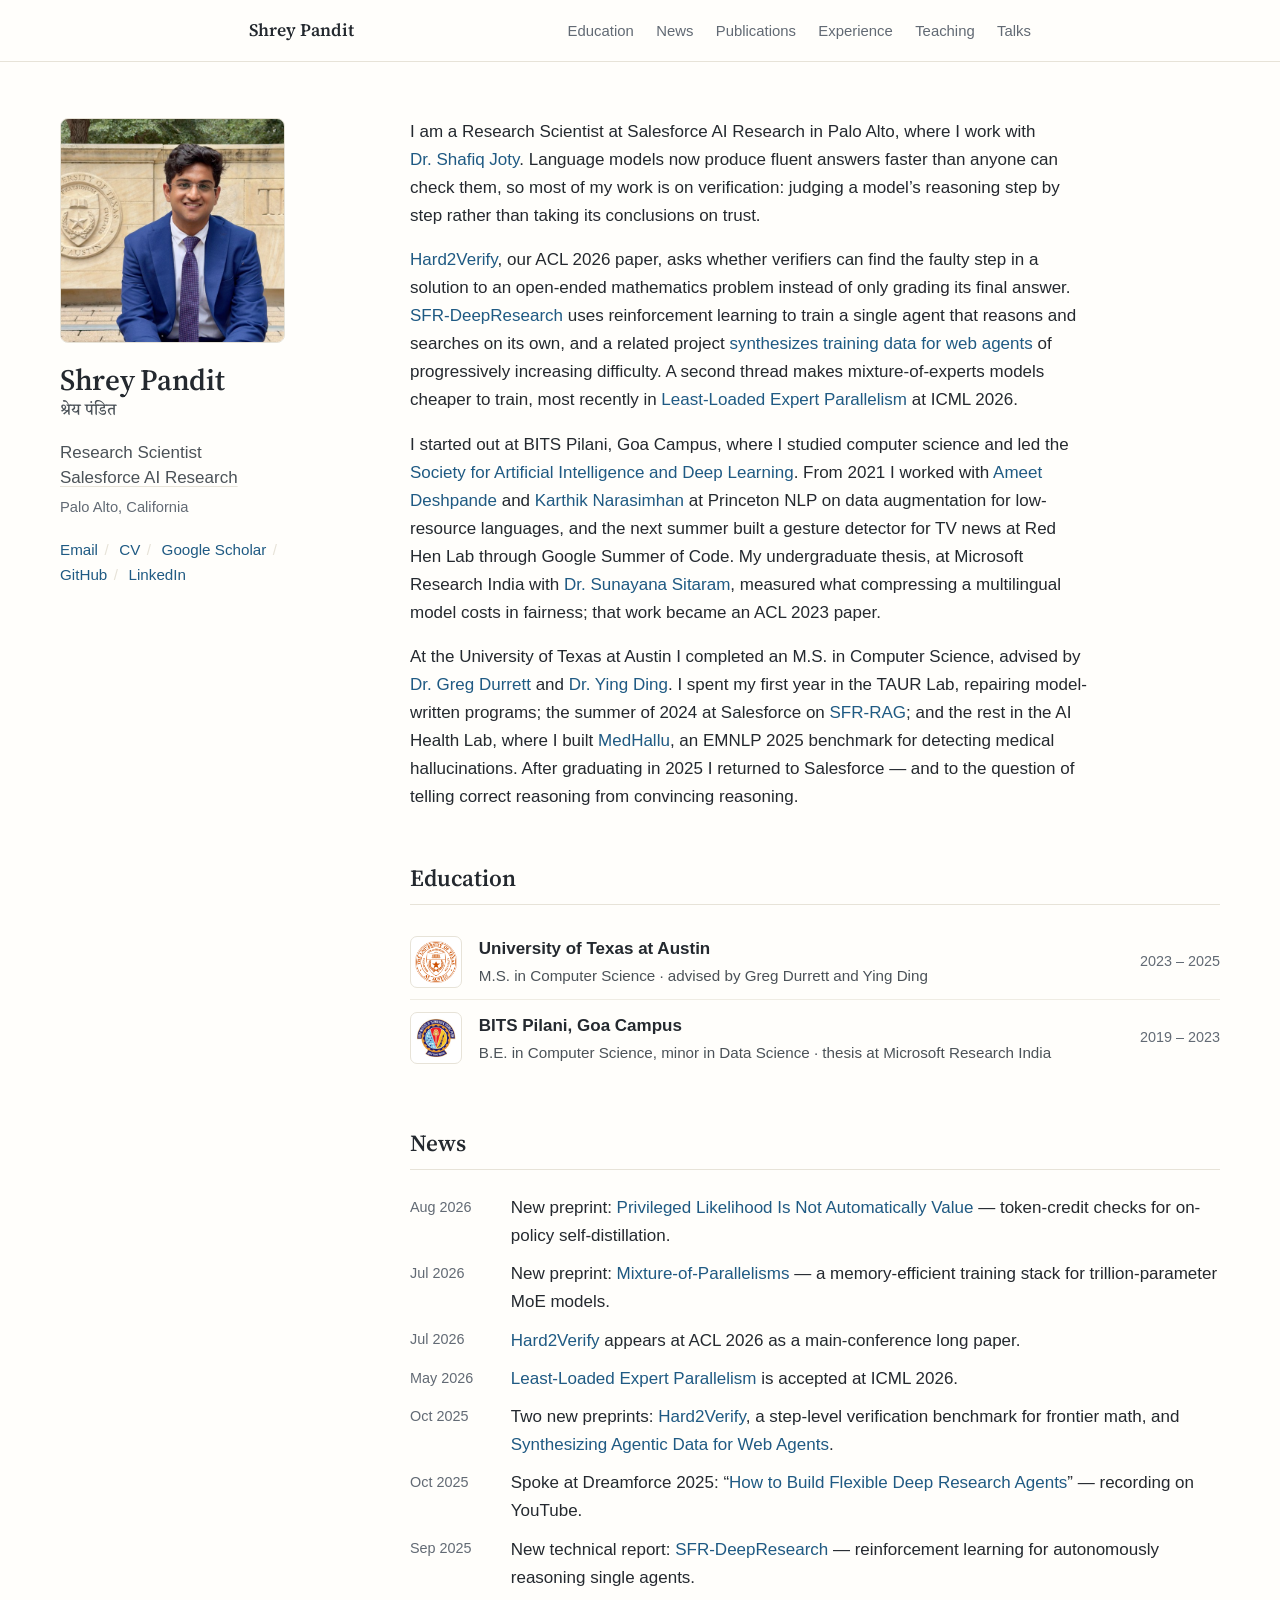
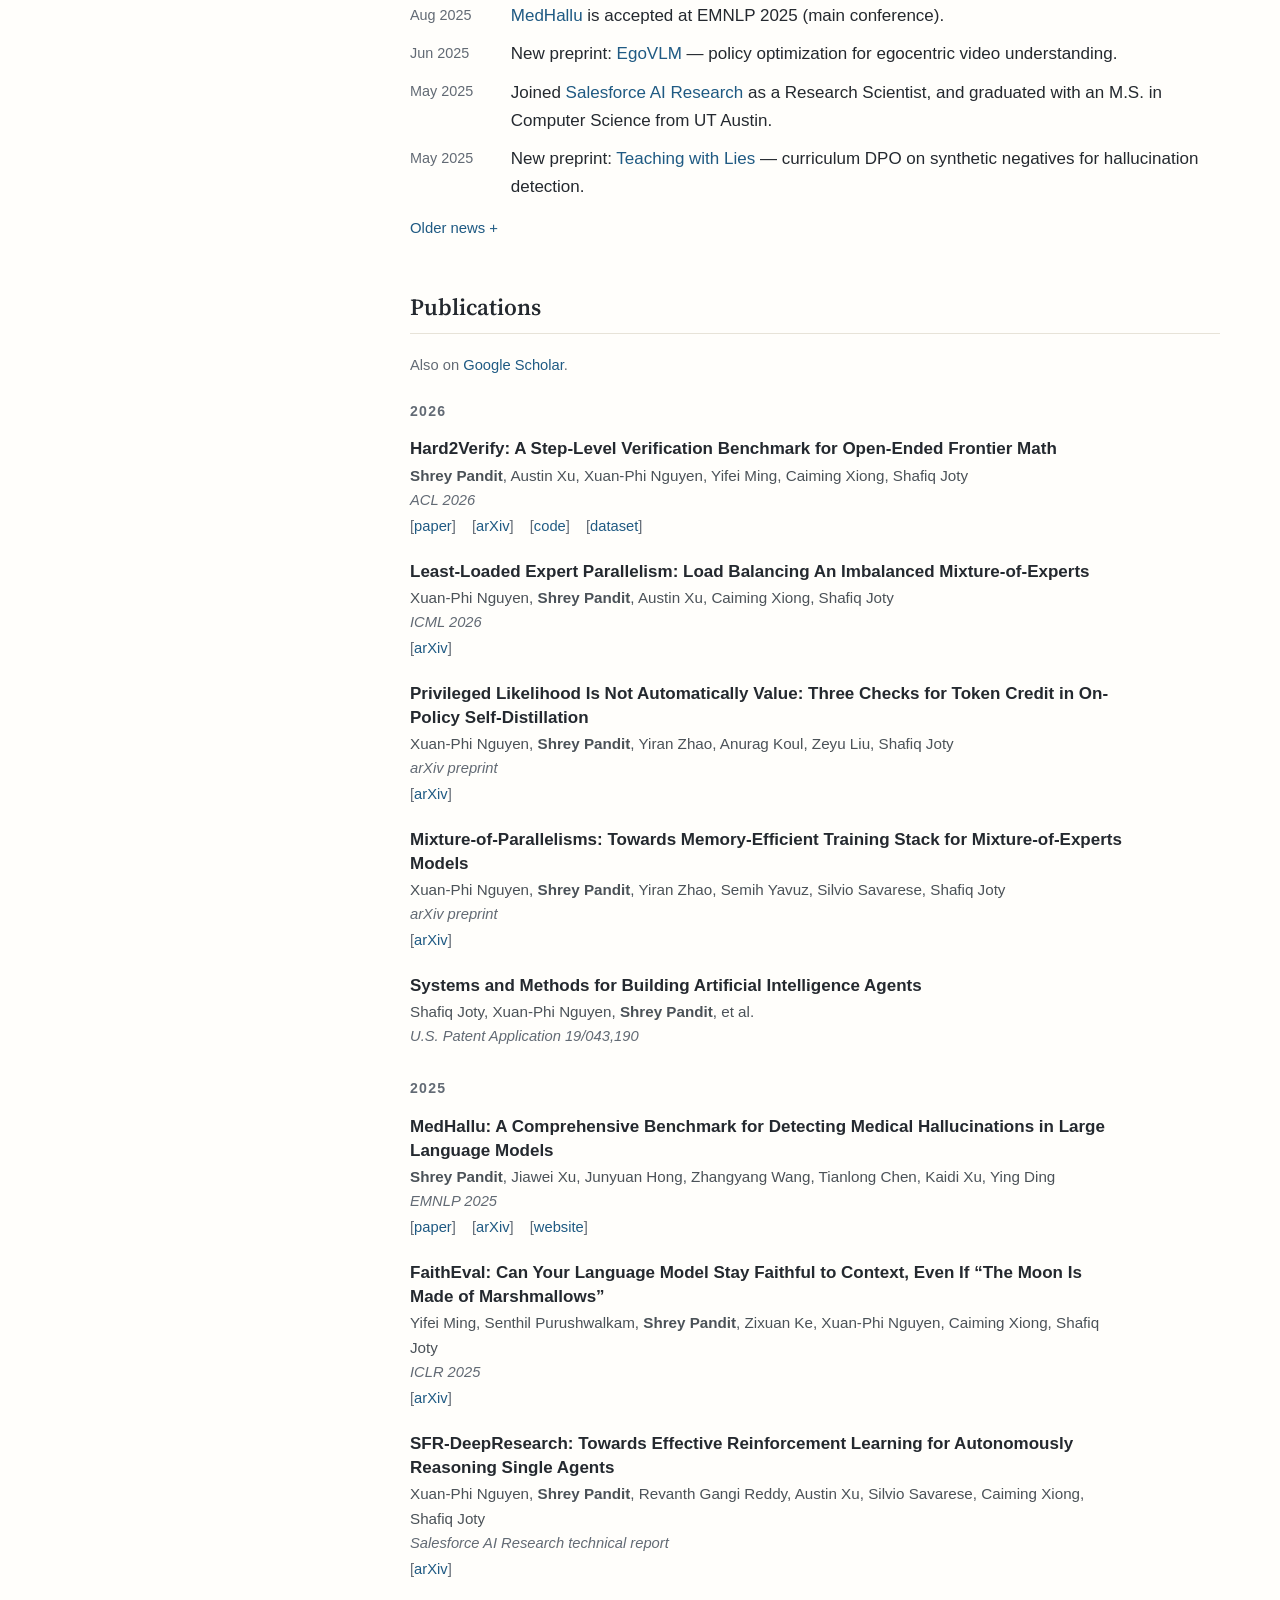
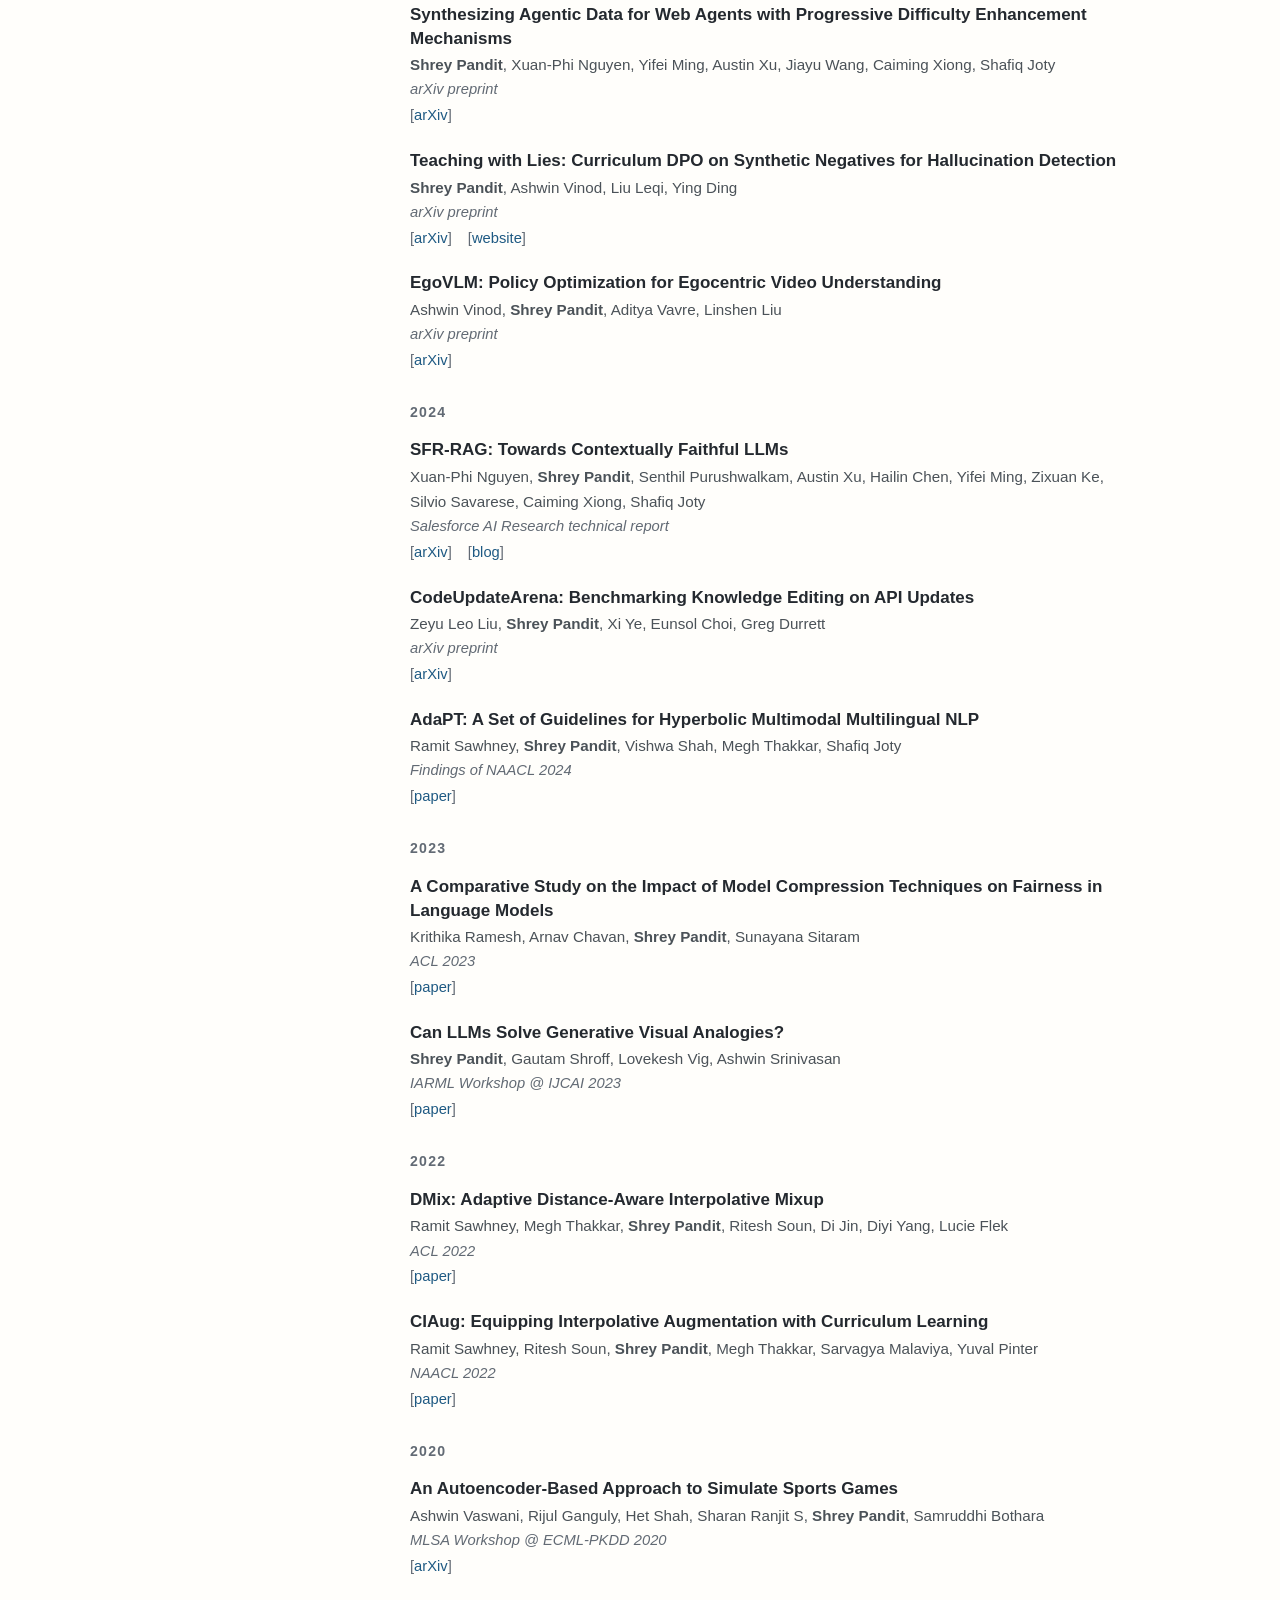
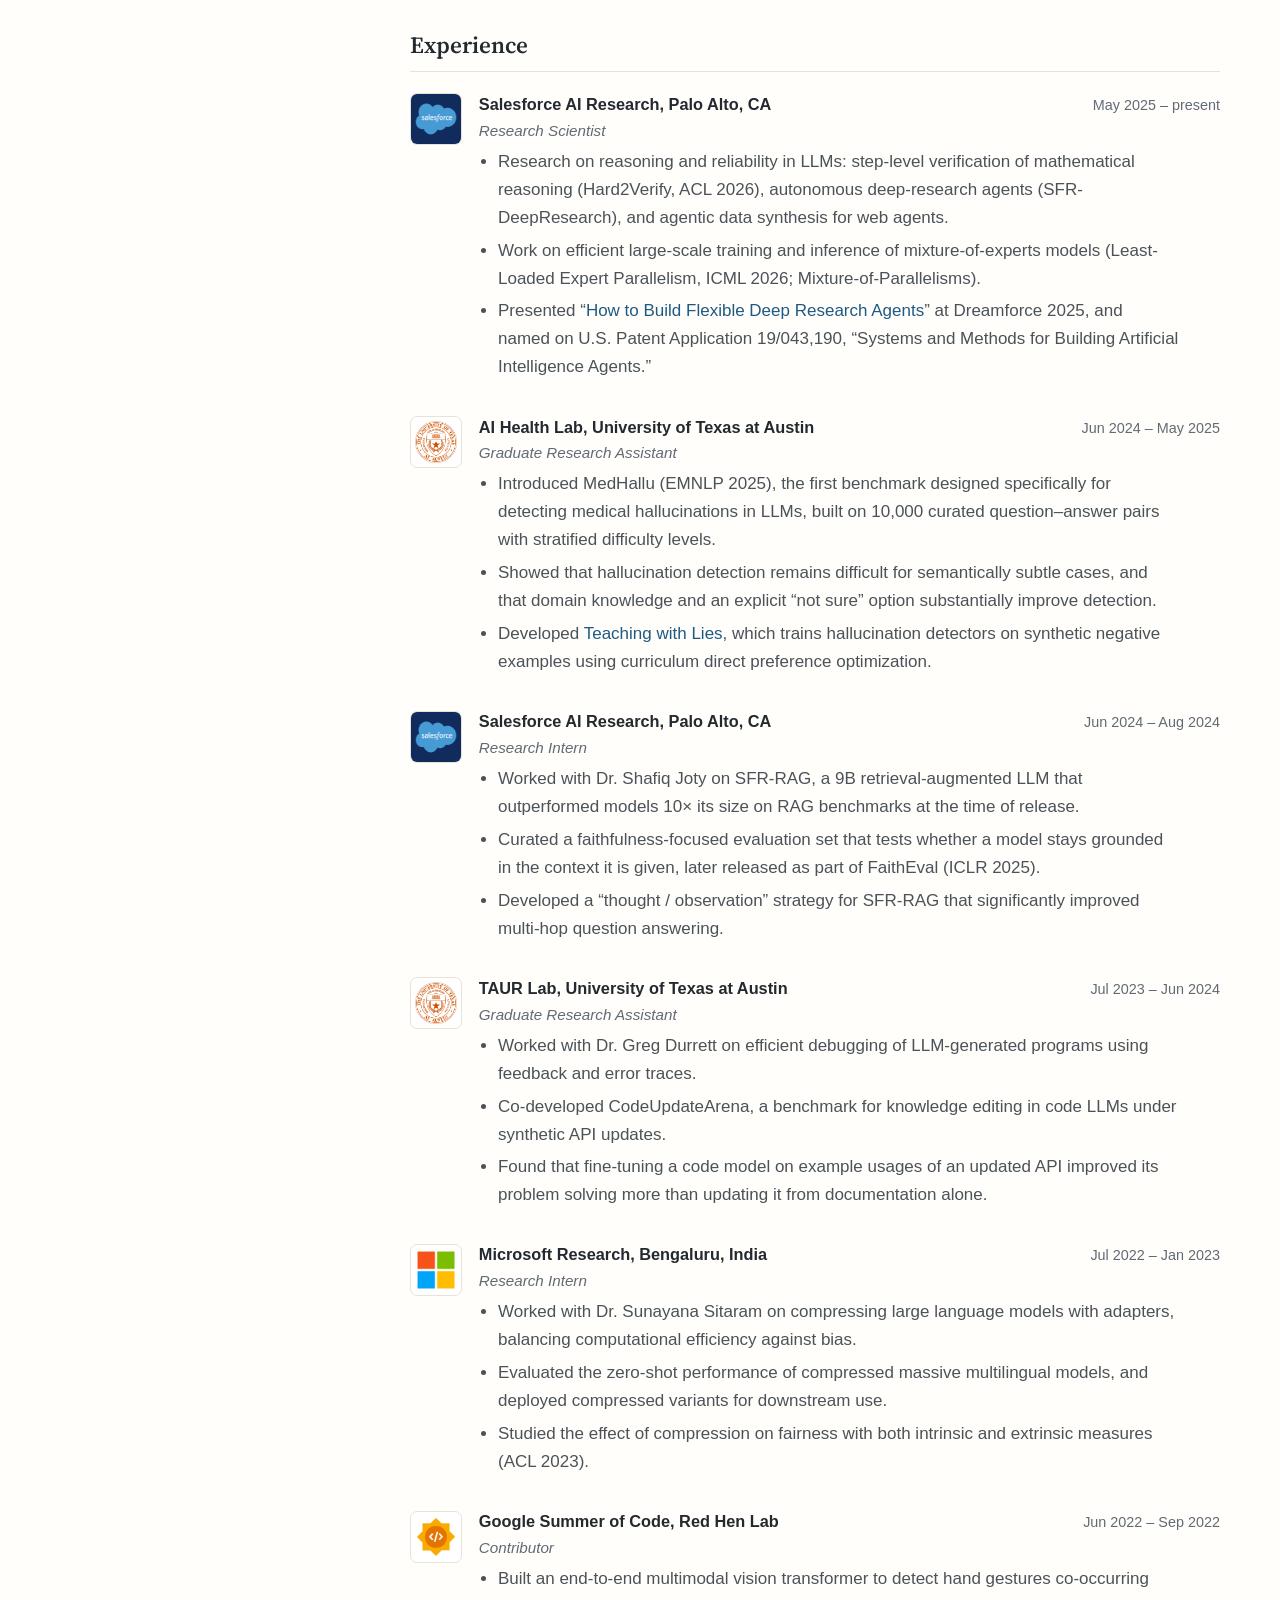
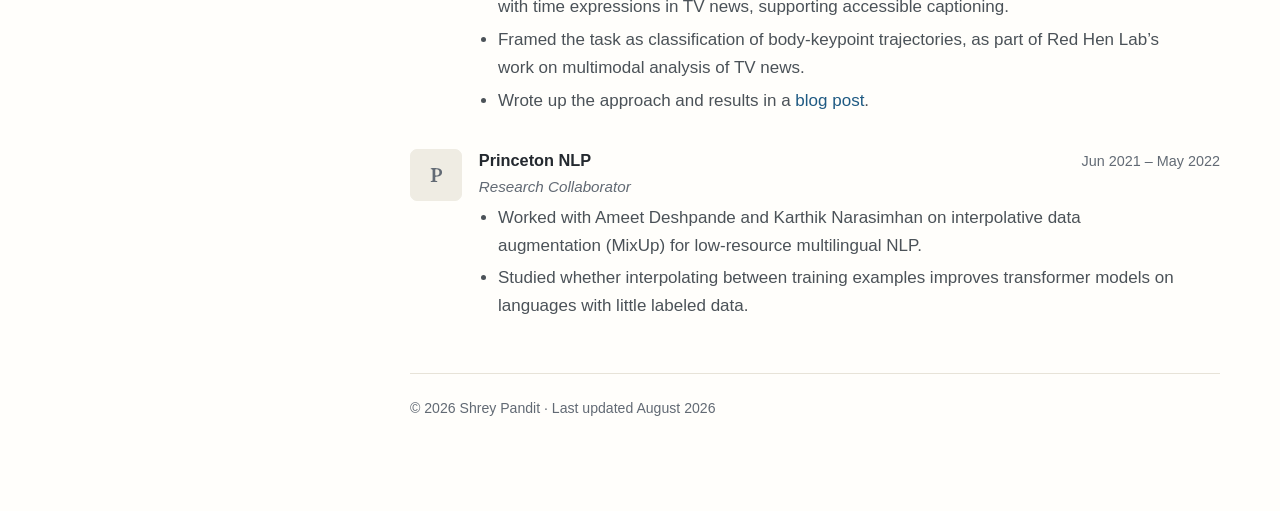
==== commit 205cb18b: "Rewrite bio and expand Experience bullets The bio no longer jumps between eras. Paragraphs one and t" ====
--- a/index.html
+++ b/index.html
@@ -44,13 +44,13 @@
         <div class="main-col">
         <main>
             <section id="about" class="bio">
-                <p>I am a Research Scientist at Salesforce AI Research in Palo Alto, working with <a href="https://raihanjoty.github.io/" target="_blank" rel="noopener">Dr.&nbsp;Shafiq Joty</a>. My research centers on reasoning and reliability in large language models: step-level verification of frontier math reasoning (<a href="https://arxiv.org/abs/2510.13744" target="_blank" rel="noopener">Hard2Verify</a>, ACL 2026), autonomous research agents (<a href="https://arxiv.org/abs/2509.06283" target="_blank" rel="noopener">SFR-DeepResearch</a>), agentic data synthesis for web agents, and efficient training of mixture-of-experts models (ICML 2026).</p>
-
-                <p>I completed my M.S. in Computer Science at the University of Texas at Austin, advised by <a href="https://www.cs.utexas.edu/~gdurrett/" target="_blank" rel="noopener">Dr.&nbsp;Greg Durrett</a> and <a href="https://yingding.ischool.utexas.edu/" target="_blank" rel="noopener">Dr.&nbsp;Ying Ding</a>, where I worked on hallucination in LLMs — including <a href="https://medhallu.github.io/" target="_blank" rel="noopener">MedHallu</a> (EMNLP 2025), a benchmark for detecting medical hallucinations. Before that, I earned my B.E. in Computer Science from BITS Pilani, Goa Campus, with my undergraduate thesis at Microsoft Research India under <a href="https://www.microsoft.com/en-us/research/people/susitara/" target="_blank" rel="noopener">Dr.&nbsp;Sunayana Sitaram</a>.</p>
-
-                <p>Along the way I interned at Salesforce AI Research (retrieval-augmented generation, <a href="https://arxiv.org/abs/2409.09916" target="_blank" rel="noopener">SFR-RAG</a>) and Microsoft Research (model compression and fairness), collaborated with Princeton NLP (<a href="https://ameet-1997.github.io/" target="_blank" rel="noopener">Ameet Deshpande</a>, <a href="https://karthikncode.github.io/" target="_blank" rel="noopener">Karthik Narasimhan</a>) on multilingual data augmentation, and contributed to Red Hen Lab through Google Summer of Code.</p>
-
-                <p>During my undergraduate years I served as President of the <a href="https://www.saidl.in/home" target="_blank" rel="noopener">Society for Artificial Intelligence and Deep Learning (SAiDL)</a> at BITS Goa. I am always happy to mentor students starting out in NLP research — feel free to <a href="mailto:shreypandit@utexas.edu">reach out</a>.</p>
+                <p>I am a Research Scientist at Salesforce AI Research in Palo Alto, where I work with <a href="https://raihanjoty.github.io/" target="_blank" rel="noopener">Dr.&nbsp;Shafiq Joty</a>. Language models now produce fluent answers faster than anyone can check them, so most of my work is on verification: judging a model&rsquo;s reasoning step by step rather than taking its conclusions on trust.</p>
+
+                <p><a href="https://arxiv.org/abs/2510.13744" target="_blank" rel="noopener">Hard2Verify</a>, our ACL 2026 paper, asks whether verifiers can find the faulty step in a solution to an open-ended mathematics problem instead of only grading its final answer. <a href="https://arxiv.org/abs/2509.06283" target="_blank" rel="noopener">SFR-DeepResearch</a> uses reinforcement learning to train a single agent that reasons and searches on its own, and a related project <a href="https://arxiv.org/abs/2510.13913" target="_blank" rel="noopener">synthesizes training data for web agents</a> of progressively increasing difficulty. A second thread makes mixture-of-experts models cheaper to train, most recently in <a href="https://arxiv.org/abs/2601.17111" target="_blank" rel="noopener">Least-Loaded Expert Parallelism</a> at ICML 2026.</p>
+
+                <p>I started out at BITS Pilani, Goa Campus, where I studied computer science and led the <a href="https://www.saidl.in/home" target="_blank" rel="noopener">Society for Artificial Intelligence and Deep Learning</a>. From 2021 I worked with <a href="https://ameet-1997.github.io/" target="_blank" rel="noopener">Ameet Deshpande</a> and <a href="https://karthikncode.github.io/" target="_blank" rel="noopener">Karthik Narasimhan</a> at Princeton NLP on data augmentation for low-resource languages, and the next summer built a gesture detector for TV news at Red Hen Lab through Google Summer of Code. My undergraduate thesis, at Microsoft Research India with <a href="https://www.microsoft.com/en-us/research/people/susitara/" target="_blank" rel="noopener">Dr.&nbsp;Sunayana Sitaram</a>, measured what compressing a multilingual model costs in fairness; that work became an ACL 2023 paper.</p>
+
+                <p>At the University of Texas at Austin I completed an M.S. in Computer Science, advised by <a href="https://www.cs.utexas.edu/~gdurrett/" target="_blank" rel="noopener">Dr.&nbsp;Greg Durrett</a> and <a href="https://yingding.ischool.utexas.edu/" target="_blank" rel="noopener">Dr.&nbsp;Ying Ding</a>. I spent my first year in the TAUR Lab, repairing model-written programs; the summer of 2024 at Salesforce on <a href="https://arxiv.org/abs/2409.09916" target="_blank" rel="noopener">SFR-RAG</a>; and the rest in the AI Health Lab, where I built <a href="https://medhallu.github.io/" target="_blank" rel="noopener">MedHallu</a>, an EMNLP 2025 benchmark for detecting medical hallucinations. After graduating in 2025 I returned to Salesforce &mdash; and to the question of telling correct reasoning from convincing reasoning.</p>
             </section>
 
             <section id="education">
@@ -314,6 +314,7 @@
                         <ul>
                             <li>Research on reasoning and reliability in LLMs: step-level verification of mathematical reasoning (Hard2Verify, ACL 2026), autonomous deep-research agents (SFR-DeepResearch), and agentic data synthesis for web agents.</li>
                             <li>Work on efficient large-scale training and inference of mixture-of-experts models (Least-Loaded Expert Parallelism, ICML 2026; Mixture-of-Parallelisms).</li>
+                            <li>Presented &ldquo;<a href="https://www.youtube.com/watch?v=xrQNA9iFypc" target="_blank" rel="noopener">How to Build Flexible Deep Research Agents</a>&rdquo; at Dreamforce 2025, and named on U.S. Patent Application 19/043,190, &ldquo;Systems and Methods for Building Artificial Intelligence Agents.&rdquo;</li>
                         </ul>
                     </div>
                 </div>
@@ -329,6 +330,7 @@
                         <ul>
                             <li>Introduced MedHallu (EMNLP 2025), the first benchmark designed specifically for detecting medical hallucinations in LLMs, built on 10,000 curated question–answer pairs with stratified difficulty levels.</li>
                             <li>Showed that hallucination detection remains difficult for semantically subtle cases, and that domain knowledge and an explicit &ldquo;not sure&rdquo; option substantially improve detection.</li>
+                            <li>Developed <a href="https://teachingwithlies.github.io/" target="_blank" rel="noopener">Teaching with Lies</a>, which trains hallucination detectors on synthetic negative examples using curriculum direct preference optimization.</li>
                         </ul>
                     </div>
                 </div>
@@ -343,7 +345,8 @@
                         <p class="entry-role">Research Intern</p>
                         <ul>
                             <li>Worked with Dr. Shafiq Joty on SFR-RAG, a 9B retrieval-augmented LLM that outperformed models 10&times; its size on RAG benchmarks at the time of release.</li>
-                            <li>Curated a faithfulness-focused evaluation set (later part of FaithEval, ICLR 2025) and developed a &ldquo;thought / observation&rdquo; strategy that significantly improved multi-hop QA.</li>
+                            <li>Curated a faithfulness-focused evaluation set that tests whether a model stays grounded in the context it is given, later released as part of FaithEval (ICLR 2025).</li>
+                            <li>Developed a &ldquo;thought / observation&rdquo; strategy for SFR-RAG that significantly improved multi-hop question answering.</li>
                         </ul>
                     </div>
                 </div>
@@ -359,6 +362,7 @@
                         <ul>
                             <li>Worked with Dr. Greg Durrett on efficient debugging of LLM-generated programs using feedback and error traces.</li>
                             <li>Co-developed CodeUpdateArena, a benchmark for knowledge editing in code LLMs under synthetic API updates.</li>
+                            <li>Found that fine-tuning a code model on example usages of an updated API improved its problem solving more than updating it from documentation alone.</li>
                         </ul>
                     </div>
                 </div>
@@ -372,7 +376,8 @@
                         </div>
                         <p class="entry-role">Research Intern</p>
                         <ul>
-                            <li>Worked with Dr. Sunayana Sitaram on compressing large language models with adapters, and on the zero-shot performance of compressed massive multilingual models.</li>
+                            <li>Worked with Dr. Sunayana Sitaram on compressing large language models with adapters, balancing computational efficiency against bias.</li>
+                            <li>Evaluated the zero-shot performance of compressed massive multilingual models, and deployed compressed variants for downstream use.</li>
                             <li>Studied the effect of compression on fairness with both intrinsic and extrinsic measures (ACL 2023).</li>
                         </ul>
                     </div>
@@ -387,7 +392,9 @@
                         </div>
                         <p class="entry-role">Contributor</p>
                         <ul>
-                            <li>Built an end-to-end multimodal vision transformer to detect hand gestures co-occurring with time expressions in TV news, supporting accessible captioning. <a href="https://shreypandit.medium.com/gsoc-2022-red-hen-lab-f01b40d99f4c" target="_blank" rel="noopener">Blog post</a>.</li>
+                            <li>Built an end-to-end multimodal vision transformer to detect hand gestures co-occurring with time expressions in TV news, supporting accessible captioning.</li>
+                            <li>Framed the task as classification of body-keypoint trajectories, as part of Red Hen Lab&rsquo;s work on multimodal analysis of TV news.</li>
+                            <li>Wrote up the approach and results in a <a href="https://shreypandit.medium.com/gsoc-2022-red-hen-lab-f01b40d99f4c" target="_blank" rel="noopener">blog post</a>.</li>
                         </ul>
                     </div>
                 </div>
@@ -402,6 +409,7 @@
                         <p class="entry-role">Research Collaborator</p>
                         <ul>
                             <li>Worked with Ameet Deshpande and Karthik Narasimhan on interpolative data augmentation (MixUp) for low-resource multilingual NLP.</li>
+                            <li>Studied whether interpolating between training examples improves transformer models on languages with little labeled data.</li>
                         </ul>
                     </div>
                 </div>
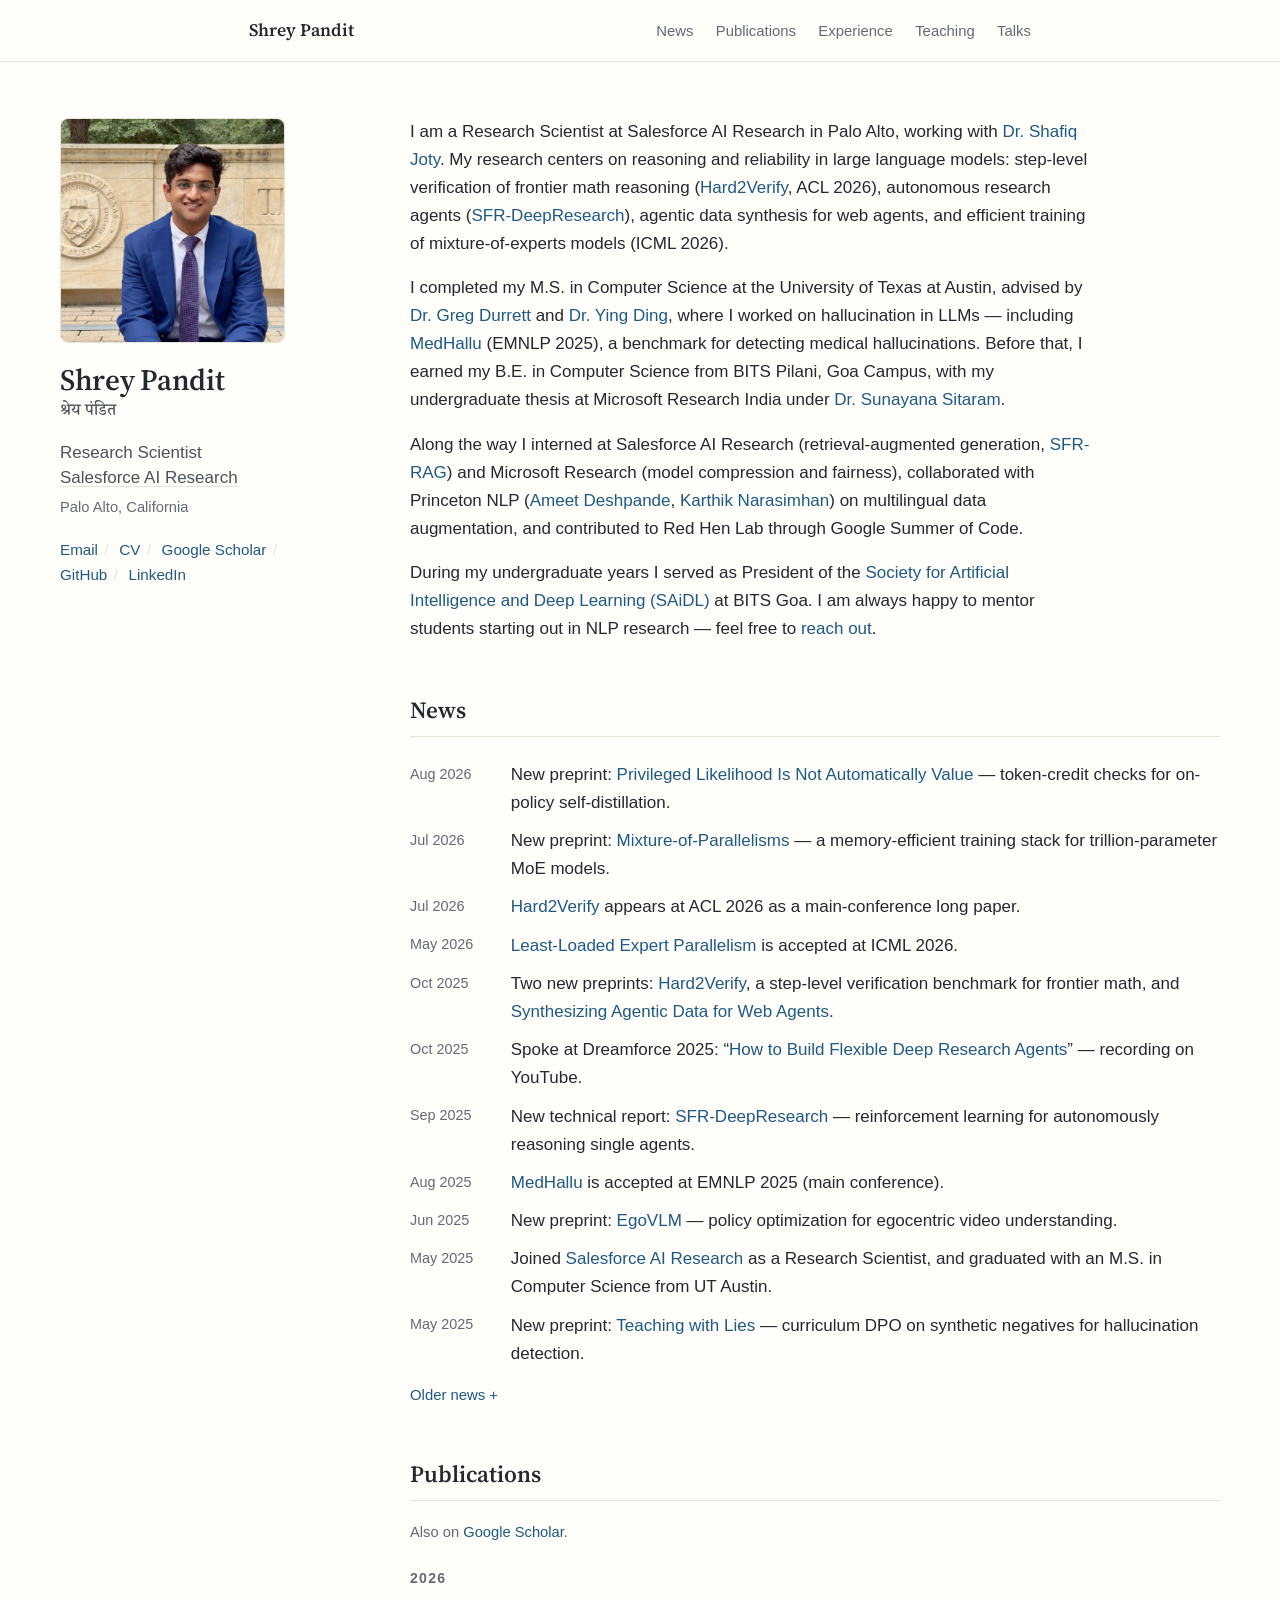
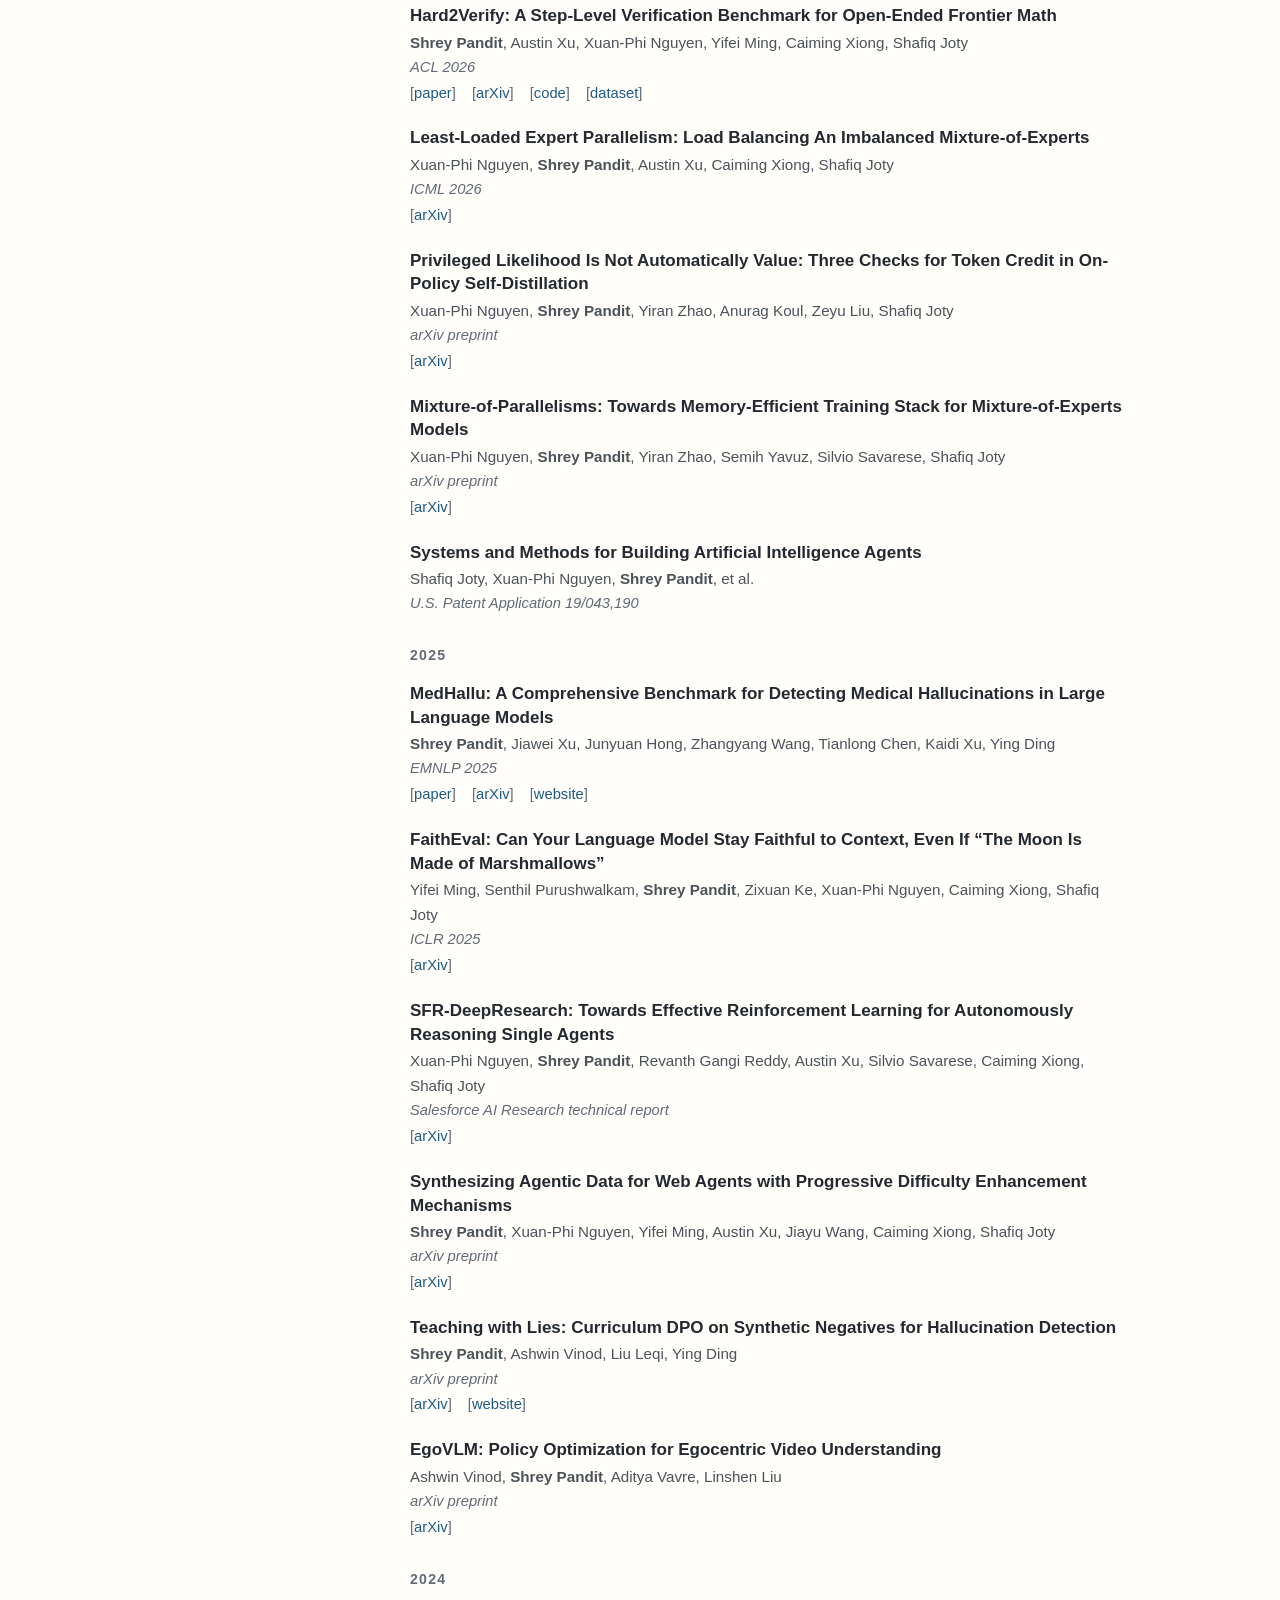
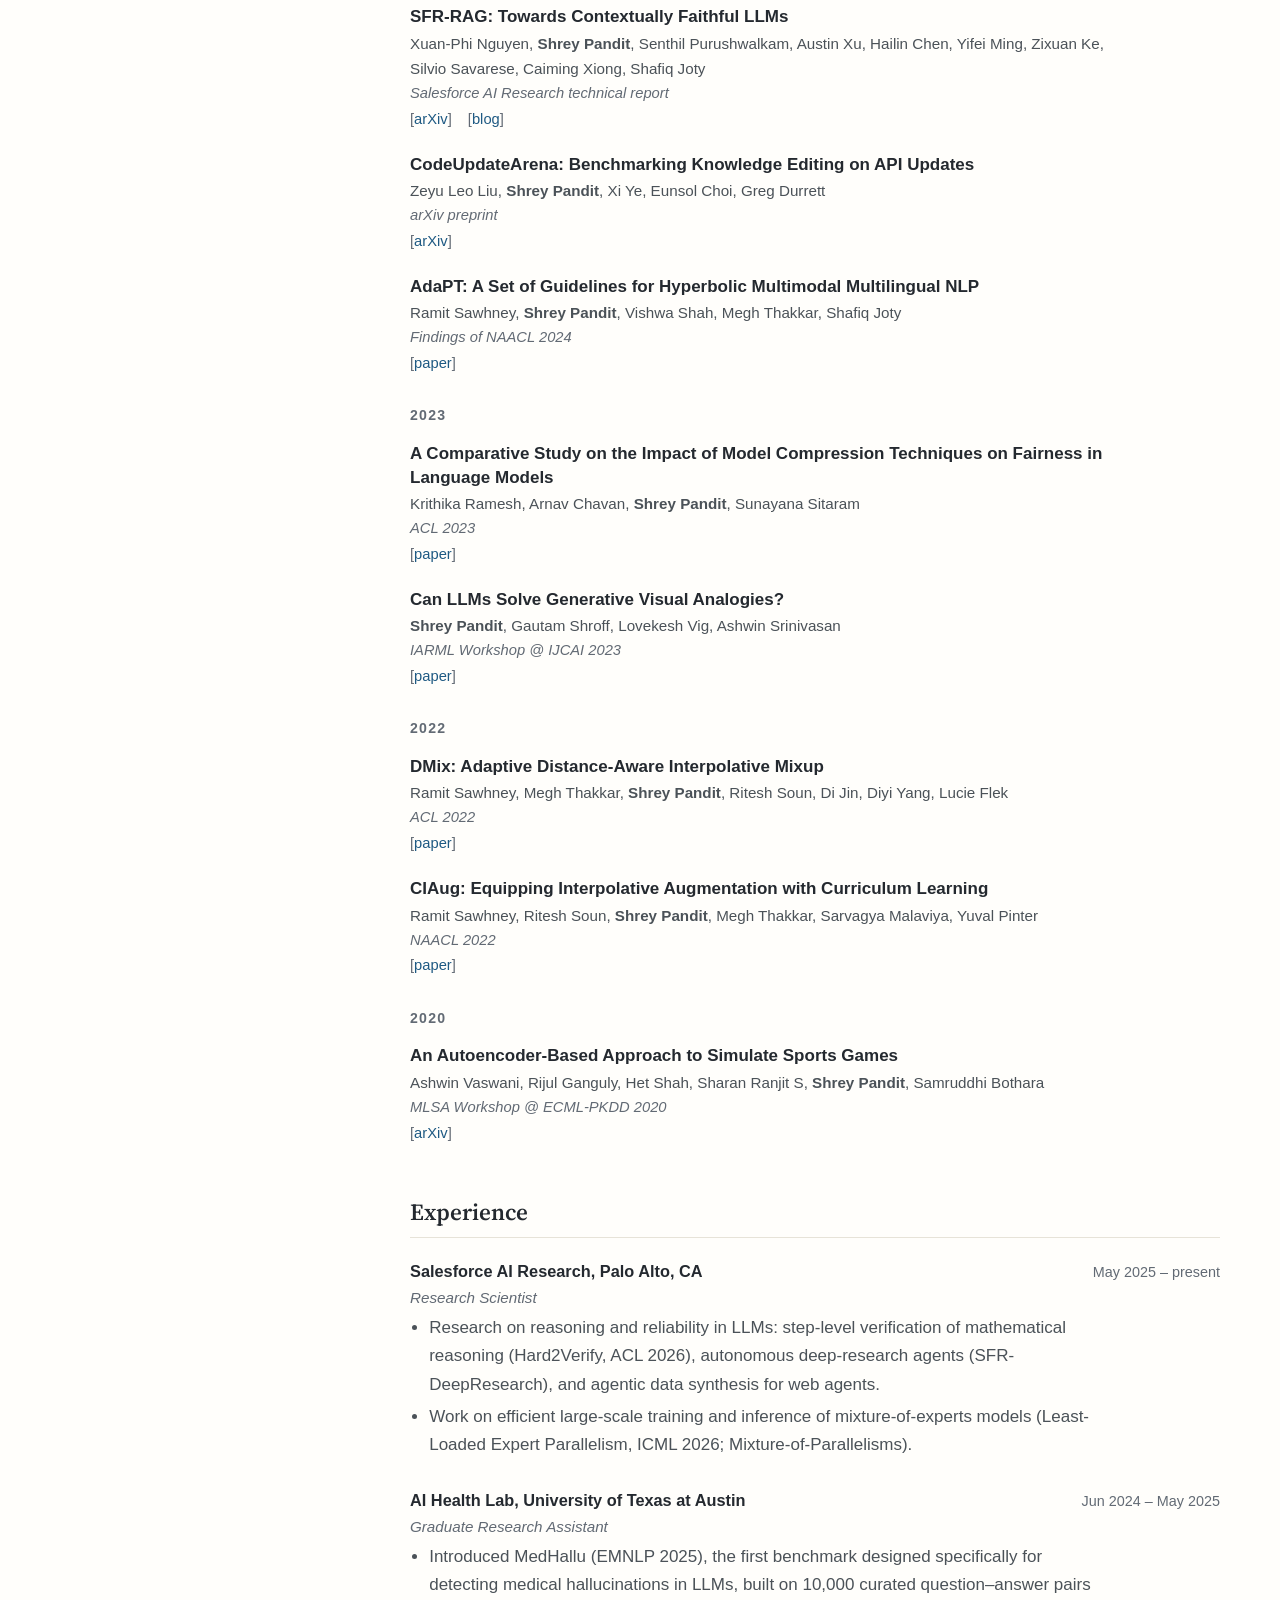
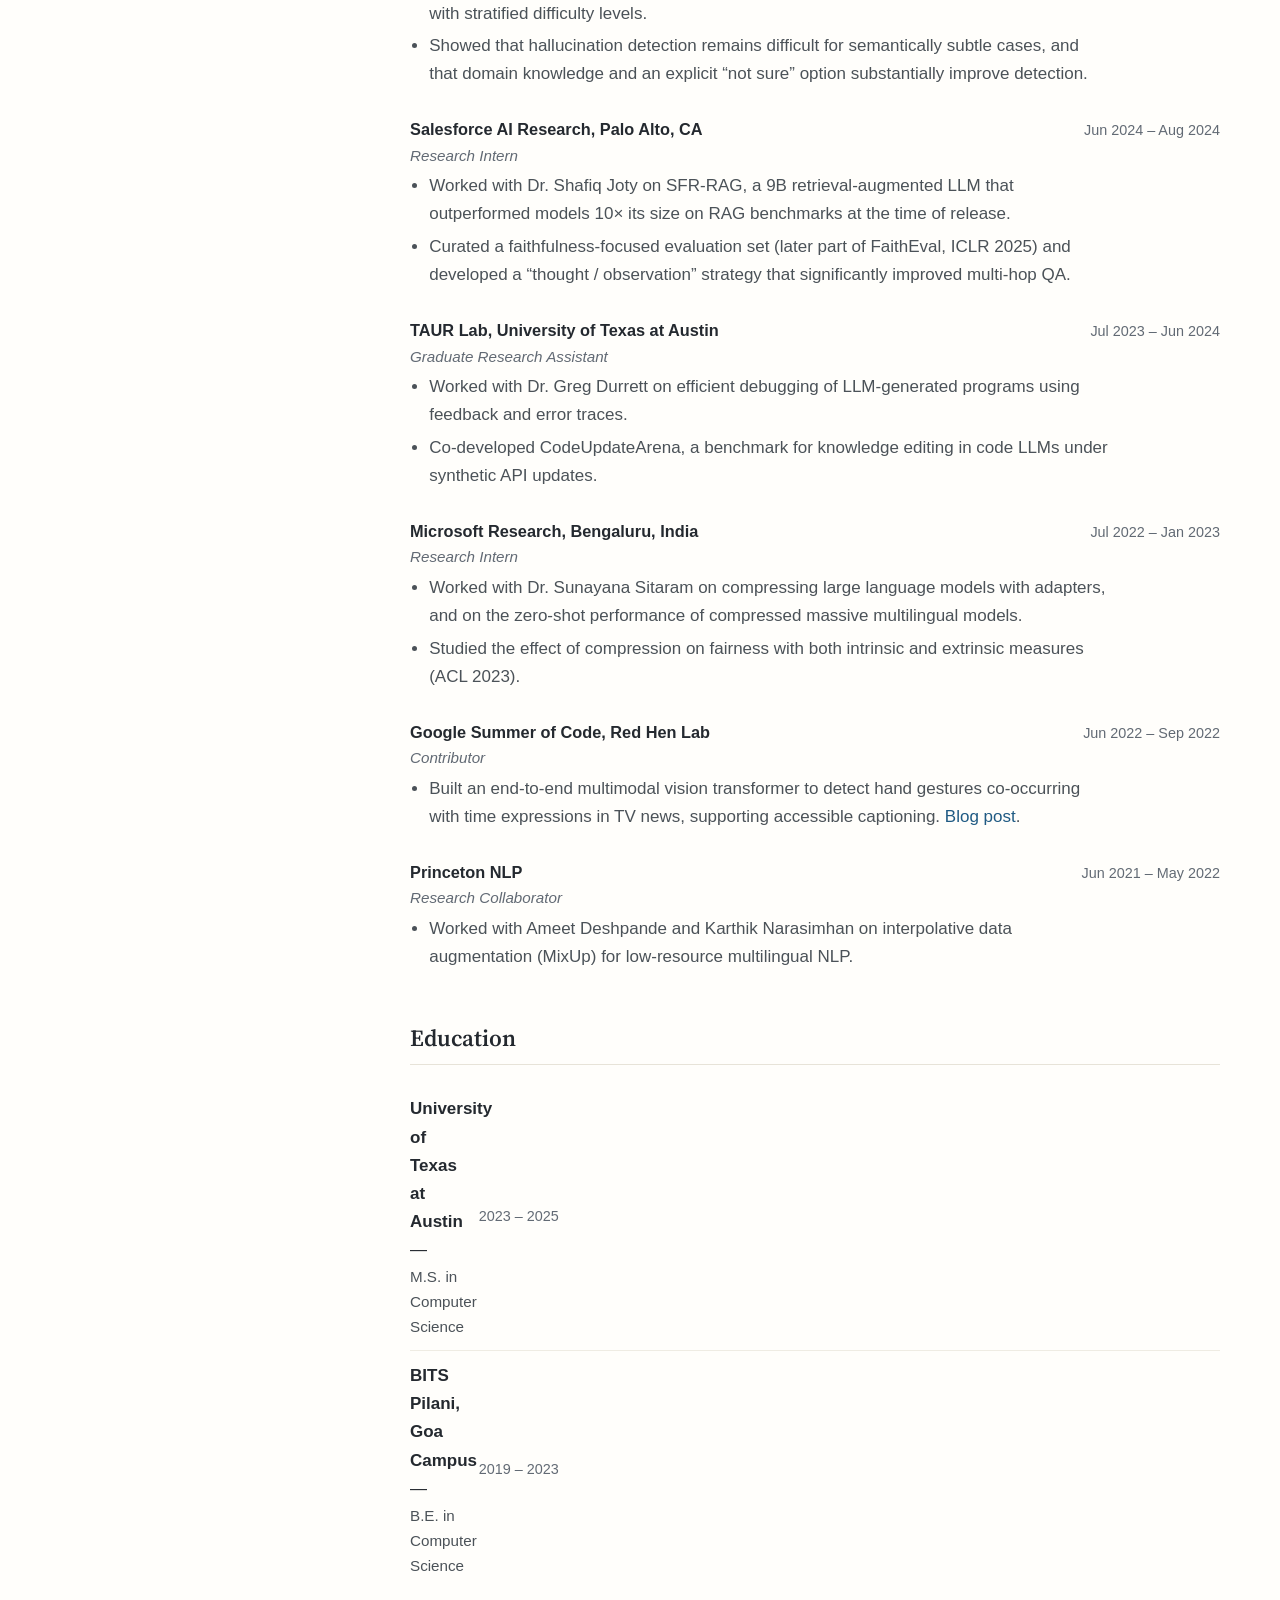
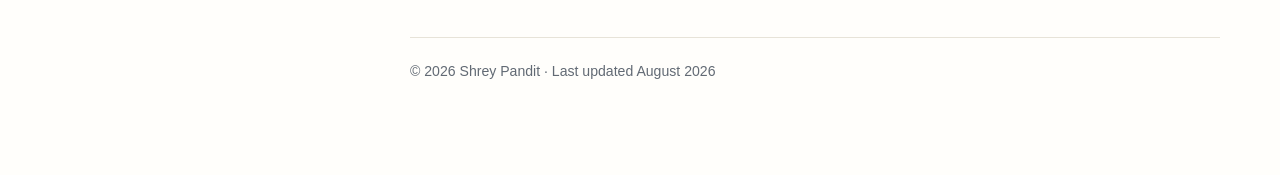
==== commit dadfa8d6: "Add Google Analytics 4 tag to all pages Co-Authored-By: Claude Fable 5.1 <noreply@anthropic.com> Cla" ====
--- a/index.html
+++ b/index.html
@@ -1,6 +1,14 @@
 <!DOCTYPE html>
 <html lang="en">
 <head>
+    <!-- Google tag (gtag.js) -->
+    <script async src="https://www.googletagmanager.com/gtag/js?id=G-T1M927WNSS"></script>
+    <script>
+        window.dataLayer = window.dataLayer || [];
+        function gtag(){dataLayer.push(arguments);}
+        gtag('js', new Date());
+        gtag('config', 'G-T1M927WNSS');
+    </script>
     <meta charset="UTF-8">
     <meta name="viewport" content="width=device-width, initial-scale=1.0">
     <meta name="description" content="Shrey Pandit — Research Scientist at Salesforce AI Research. Research on reasoning, verification, hallucination detection, and agents in large language models.">
@@ -15,7 +23,6 @@
         <div class="container">
             <a class="brand" href="index.html">Shrey Pandit</a>
             <ul>
-                <li><a href="#education">Education</a></li>
                 <li><a href="#news">News</a></li>
                 <li><a href="#publications">Publications</a></li>
                 <li><a href="#experience">Experience</a></li>
@@ -44,35 +51,13 @@
         <div class="main-col">
         <main>
             <section id="about" class="bio">
-                <p>I am a Research Scientist at Salesforce AI Research in Palo Alto, where I work with <a href="https://raihanjoty.github.io/" target="_blank" rel="noopener">Dr.&nbsp;Shafiq Joty</a>. Language models now produce fluent answers faster than anyone can check them, so most of my work is on verification: judging a model&rsquo;s reasoning step by step rather than taking its conclusions on trust.</p>
-
-                <p><a href="https://arxiv.org/abs/2510.13744" target="_blank" rel="noopener">Hard2Verify</a>, our ACL 2026 paper, asks whether verifiers can find the faulty step in a solution to an open-ended mathematics problem instead of only grading its final answer. <a href="https://arxiv.org/abs/2509.06283" target="_blank" rel="noopener">SFR-DeepResearch</a> uses reinforcement learning to train a single agent that reasons and searches on its own, and a related project <a href="https://arxiv.org/abs/2510.13913" target="_blank" rel="noopener">synthesizes training data for web agents</a> of progressively increasing difficulty. A second thread makes mixture-of-experts models cheaper to train, most recently in <a href="https://arxiv.org/abs/2601.17111" target="_blank" rel="noopener">Least-Loaded Expert Parallelism</a> at ICML 2026.</p>
-
-                <p>I started out at BITS Pilani, Goa Campus, where I studied computer science and led the <a href="https://www.saidl.in/home" target="_blank" rel="noopener">Society for Artificial Intelligence and Deep Learning</a>. From 2021 I worked with <a href="https://ameet-1997.github.io/" target="_blank" rel="noopener">Ameet Deshpande</a> and <a href="https://karthikncode.github.io/" target="_blank" rel="noopener">Karthik Narasimhan</a> at Princeton NLP on data augmentation for low-resource languages, and the next summer built a gesture detector for TV news at Red Hen Lab through Google Summer of Code. My undergraduate thesis, at Microsoft Research India with <a href="https://www.microsoft.com/en-us/research/people/susitara/" target="_blank" rel="noopener">Dr.&nbsp;Sunayana Sitaram</a>, measured what compressing a multilingual model costs in fairness; that work became an ACL 2023 paper.</p>
-
-                <p>At the University of Texas at Austin I completed an M.S. in Computer Science, advised by <a href="https://www.cs.utexas.edu/~gdurrett/" target="_blank" rel="noopener">Dr.&nbsp;Greg Durrett</a> and <a href="https://yingding.ischool.utexas.edu/" target="_blank" rel="noopener">Dr.&nbsp;Ying Ding</a>. I spent my first year in the TAUR Lab, repairing model-written programs; the summer of 2024 at Salesforce on <a href="https://arxiv.org/abs/2409.09916" target="_blank" rel="noopener">SFR-RAG</a>; and the rest in the AI Health Lab, where I built <a href="https://medhallu.github.io/" target="_blank" rel="noopener">MedHallu</a>, an EMNLP 2025 benchmark for detecting medical hallucinations. After graduating in 2025 I returned to Salesforce &mdash; and to the question of telling correct reasoning from convincing reasoning.</p>
-            </section>
-
-            <section id="education">
-                <h2>Education</h2>
-                <ul class="edu-list">
-                    <li>
-                        <span class="logo-tile"><img src="images/UTLogo.png" alt="" aria-hidden="true"></span>
-                        <span class="edu-text">
-                            <strong>University of Texas at Austin</strong>
-                            <span class="edu-degree">M.S. in Computer Science &middot; advised by Greg Durrett and Ying Ding</span>
-                        </span>
-                        <span class="entry-dates">2023 – 2025</span>
-                    </li>
-                    <li>
-                        <span class="logo-tile"><img src="images/bits.png" alt="" aria-hidden="true"></span>
-                        <span class="edu-text">
-                            <strong>BITS Pilani, Goa Campus</strong>
-                            <span class="edu-degree">B.E. in Computer Science, minor in Data Science &middot; thesis at Microsoft Research India</span>
-                        </span>
-                        <span class="entry-dates">2019 – 2023</span>
-                    </li>
-                </ul>
+                <p>I am a Research Scientist at Salesforce AI Research in Palo Alto, working with <a href="https://raihanjoty.github.io/" target="_blank" rel="noopener">Dr.&nbsp;Shafiq Joty</a>. My research centers on reasoning and reliability in large language models: step-level verification of frontier math reasoning (<a href="https://arxiv.org/abs/2510.13744" target="_blank" rel="noopener">Hard2Verify</a>, ACL 2026), autonomous research agents (<a href="https://arxiv.org/abs/2509.06283" target="_blank" rel="noopener">SFR-DeepResearch</a>), agentic data synthesis for web agents, and efficient training of mixture-of-experts models (ICML 2026).</p>
+
+                <p>I completed my M.S. in Computer Science at the University of Texas at Austin, advised by <a href="https://www.cs.utexas.edu/~gdurrett/" target="_blank" rel="noopener">Dr.&nbsp;Greg Durrett</a> and <a href="https://yingding.ischool.utexas.edu/" target="_blank" rel="noopener">Dr.&nbsp;Ying Ding</a>, where I worked on hallucination in LLMs — including <a href="https://medhallu.github.io/" target="_blank" rel="noopener">MedHallu</a> (EMNLP 2025), a benchmark for detecting medical hallucinations. Before that, I earned my B.E. in Computer Science from BITS Pilani, Goa Campus, with my undergraduate thesis at Microsoft Research India under <a href="https://www.microsoft.com/en-us/research/people/susitara/" target="_blank" rel="noopener">Dr.&nbsp;Sunayana Sitaram</a>.</p>
+
+                <p>Along the way I interned at Salesforce AI Research (retrieval-augmented generation, <a href="https://arxiv.org/abs/2409.09916" target="_blank" rel="noopener">SFR-RAG</a>) and Microsoft Research (model compression and fairness), collaborated with Princeton NLP (<a href="https://ameet-1997.github.io/" target="_blank" rel="noopener">Ameet Deshpande</a>, <a href="https://karthikncode.github.io/" target="_blank" rel="noopener">Karthik Narasimhan</a>) on multilingual data augmentation, and contributed to Red Hen Lab through Google Summer of Code.</p>
+
+                <p>During my undergraduate years I served as President of the <a href="https://www.saidl.in/home" target="_blank" rel="noopener">Society for Artificial Intelligence and Deep Learning (SAiDL)</a> at BITS Goa. I am always happy to mentor students starting out in NLP research — feel free to <a href="mailto:shreypandit@utexas.edu">reach out</a>.</p>
             </section>
 
             <section id="news">
@@ -303,118 +288,102 @@
             <section id="experience">
                 <h2>Experience</h2>
 
-                <div class="entry with-logo">
-                    <span class="logo-tile flush"><img src="images/salesforce.png" alt="" aria-hidden="true"></span>
-                    <div class="entry-main">
-                        <div class="entry-head">
-                            <h3>Salesforce AI Research, Palo Alto, CA</h3>
-                            <span class="entry-dates">May 2025 – present</span>
-                        </div>
-                        <p class="entry-role">Research Scientist</p>
-                        <ul>
-                            <li>Research on reasoning and reliability in LLMs: step-level verification of mathematical reasoning (Hard2Verify, ACL 2026), autonomous deep-research agents (SFR-DeepResearch), and agentic data synthesis for web agents.</li>
-                            <li>Work on efficient large-scale training and inference of mixture-of-experts models (Least-Loaded Expert Parallelism, ICML 2026; Mixture-of-Parallelisms).</li>
-                            <li>Presented &ldquo;<a href="https://www.youtube.com/watch?v=xrQNA9iFypc" target="_blank" rel="noopener">How to Build Flexible Deep Research Agents</a>&rdquo; at Dreamforce 2025, and named on U.S. Patent Application 19/043,190, &ldquo;Systems and Methods for Building Artificial Intelligence Agents.&rdquo;</li>
-                        </ul>
-                    </div>
-                </div>
-
-                <div class="entry with-logo">
-                    <span class="logo-tile"><img src="images/UTLogo.png" alt="" aria-hidden="true"></span>
-                    <div class="entry-main">
-                        <div class="entry-head">
-                            <h3><a href="https://aihealth.ischool.utexas.edu/" target="_blank" rel="noopener">AI Health Lab</a>, University of Texas at Austin</h3>
-                            <span class="entry-dates">Jun 2024 – May 2025</span>
-                        </div>
-                        <p class="entry-role">Graduate Research Assistant</p>
-                        <ul>
-                            <li>Introduced MedHallu (EMNLP 2025), the first benchmark designed specifically for detecting medical hallucinations in LLMs, built on 10,000 curated question–answer pairs with stratified difficulty levels.</li>
-                            <li>Showed that hallucination detection remains difficult for semantically subtle cases, and that domain knowledge and an explicit &ldquo;not sure&rdquo; option substantially improve detection.</li>
-                            <li>Developed <a href="https://teachingwithlies.github.io/" target="_blank" rel="noopener">Teaching with Lies</a>, which trains hallucination detectors on synthetic negative examples using curriculum direct preference optimization.</li>
-                        </ul>
-                    </div>
-                </div>
-
-                <div class="entry with-logo">
-                    <span class="logo-tile flush"><img src="images/salesforce.png" alt="" aria-hidden="true"></span>
-                    <div class="entry-main">
-                        <div class="entry-head">
-                            <h3>Salesforce AI Research, Palo Alto, CA</h3>
-                            <span class="entry-dates">Jun 2024 – Aug 2024</span>
-                        </div>
-                        <p class="entry-role">Research Intern</p>
-                        <ul>
-                            <li>Worked with Dr. Shafiq Joty on SFR-RAG, a 9B retrieval-augmented LLM that outperformed models 10&times; its size on RAG benchmarks at the time of release.</li>
-                            <li>Curated a faithfulness-focused evaluation set that tests whether a model stays grounded in the context it is given, later released as part of FaithEval (ICLR 2025).</li>
-                            <li>Developed a &ldquo;thought / observation&rdquo; strategy for SFR-RAG that significantly improved multi-hop question answering.</li>
-                        </ul>
-                    </div>
-                </div>
-
-                <div class="entry with-logo">
-                    <span class="logo-tile"><img src="images/UTLogo.png" alt="" aria-hidden="true"></span>
-                    <div class="entry-main">
-                        <div class="entry-head">
-                            <h3><a href="https://taur.cs.utexas.edu/" target="_blank" rel="noopener">TAUR Lab</a>, University of Texas at Austin</h3>
-                            <span class="entry-dates">Jul 2023 – Jun 2024</span>
-                        </div>
-                        <p class="entry-role">Graduate Research Assistant</p>
-                        <ul>
-                            <li>Worked with Dr. Greg Durrett on efficient debugging of LLM-generated programs using feedback and error traces.</li>
-                            <li>Co-developed CodeUpdateArena, a benchmark for knowledge editing in code LLMs under synthetic API updates.</li>
-                            <li>Found that fine-tuning a code model on example usages of an updated API improved its problem solving more than updating it from documentation alone.</li>
-                        </ul>
-                    </div>
-                </div>
-
-                <div class="entry with-logo">
-                    <span class="logo-tile"><img src="images/microsoft.png" alt="" aria-hidden="true"></span>
-                    <div class="entry-main">
-                        <div class="entry-head">
-                            <h3>Microsoft Research, Bengaluru, India</h3>
-                            <span class="entry-dates">Jul 2022 – Jan 2023</span>
-                        </div>
-                        <p class="entry-role">Research Intern</p>
-                        <ul>
-                            <li>Worked with Dr. Sunayana Sitaram on compressing large language models with adapters, balancing computational efficiency against bias.</li>
-                            <li>Evaluated the zero-shot performance of compressed massive multilingual models, and deployed compressed variants for downstream use.</li>
-                            <li>Studied the effect of compression on fairness with both intrinsic and extrinsic measures (ACL 2023).</li>
-                        </ul>
-                    </div>
-                </div>
-
-                <div class="entry with-logo">
-                    <span class="logo-tile"><img src="images/gsoc.png" alt="" aria-hidden="true"></span>
-                    <div class="entry-main">
-                        <div class="entry-head">
-                            <h3>Google Summer of Code, Red Hen Lab</h3>
-                            <span class="entry-dates">Jun 2022 – Sep 2022</span>
-                        </div>
-                        <p class="entry-role">Contributor</p>
-                        <ul>
-                            <li>Built an end-to-end multimodal vision transformer to detect hand gestures co-occurring with time expressions in TV news, supporting accessible captioning.</li>
-                            <li>Framed the task as classification of body-keypoint trajectories, as part of Red Hen Lab&rsquo;s work on multimodal analysis of TV news.</li>
-                            <li>Wrote up the approach and results in a <a href="https://shreypandit.medium.com/gsoc-2022-red-hen-lab-f01b40d99f4c" target="_blank" rel="noopener">blog post</a>.</li>
-                        </ul>
-                    </div>
-                </div>
-
-                <div class="entry with-logo">
-                    <span class="logo-tile monogram" aria-hidden="true">P</span>
-                    <div class="entry-main">
-                        <div class="entry-head">
-                            <h3>Princeton NLP</h3>
-                            <span class="entry-dates">Jun 2021 – May 2022</span>
-                        </div>
-                        <p class="entry-role">Research Collaborator</p>
-                        <ul>
-                            <li>Worked with Ameet Deshpande and Karthik Narasimhan on interpolative data augmentation (MixUp) for low-resource multilingual NLP.</li>
-                            <li>Studied whether interpolating between training examples improves transformer models on languages with little labeled data.</li>
-                        </ul>
-                    </div>
-                </div>
-            </section>
-
+                <div class="entry">
+                    <div class="entry-head">
+                        <h3>Salesforce AI Research, Palo Alto, CA</h3>
+                        <span class="entry-dates">May 2025 – present</span>
+                    </div>
+                    <p class="entry-role">Research Scientist</p>
+                    <ul>
+                        <li>Research on reasoning and reliability in LLMs: step-level verification of mathematical reasoning (Hard2Verify, ACL 2026), autonomous deep-research agents (SFR-DeepResearch), and agentic data synthesis for web agents.</li>
+                        <li>Work on efficient large-scale training and inference of mixture-of-experts models (Least-Loaded Expert Parallelism, ICML 2026; Mixture-of-Parallelisms).</li>
+                    </ul>
+                </div>
+
+                <div class="entry">
+                    <div class="entry-head">
+                        <h3><a href="https://aihealth.ischool.utexas.edu/" target="_blank" rel="noopener">AI Health Lab</a>, University of Texas at Austin</h3>
+                        <span class="entry-dates">Jun 2024 – May 2025</span>
+                    </div>
+                    <p class="entry-role">Graduate Research Assistant</p>
+                    <ul>
+                        <li>Introduced MedHallu (EMNLP 2025), the first benchmark designed specifically for detecting medical hallucinations in LLMs, built on 10,000 curated question–answer pairs with stratified difficulty levels.</li>
+                        <li>Showed that hallucination detection remains difficult for semantically subtle cases, and that domain knowledge and an explicit &ldquo;not sure&rdquo; option substantially improve detection.</li>
+                    </ul>
+                </div>
+
+                <div class="entry">
+                    <div class="entry-head">
+                        <h3>Salesforce AI Research, Palo Alto, CA</h3>
+                        <span class="entry-dates">Jun 2024 – Aug 2024</span>
+                    </div>
+                    <p class="entry-role">Research Intern</p>
+                    <ul>
+                        <li>Worked with Dr. Shafiq Joty on SFR-RAG, a 9B retrieval-augmented LLM that outperformed models 10&times; its size on RAG benchmarks at the time of release.</li>
+                        <li>Curated a faithfulness-focused evaluation set (later part of FaithEval, ICLR 2025) and developed a &ldquo;thought / observation&rdquo; strategy that significantly improved multi-hop QA.</li>
+                    </ul>
+                </div>
+
+                <div class="entry">
+                    <div class="entry-head">
+                        <h3><a href="https://taur.cs.utexas.edu/" target="_blank" rel="noopener">TAUR Lab</a>, University of Texas at Austin</h3>
+                        <span class="entry-dates">Jul 2023 – Jun 2024</span>
+                    </div>
+                    <p class="entry-role">Graduate Research Assistant</p>
+                    <ul>
+                        <li>Worked with Dr. Greg Durrett on efficient debugging of LLM-generated programs using feedback and error traces.</li>
+                        <li>Co-developed CodeUpdateArena, a benchmark for knowledge editing in code LLMs under synthetic API updates.</li>
+                    </ul>
+                </div>
+
+                <div class="entry">
+                    <div class="entry-head">
+                        <h3>Microsoft Research, Bengaluru, India</h3>
+                        <span class="entry-dates">Jul 2022 – Jan 2023</span>
+                    </div>
+                    <p class="entry-role">Research Intern</p>
+                    <ul>
+                        <li>Worked with Dr. Sunayana Sitaram on compressing large language models with adapters, and on the zero-shot performance of compressed massive multilingual models.</li>
+                        <li>Studied the effect of compression on fairness with both intrinsic and extrinsic measures (ACL 2023).</li>
+                    </ul>
+                </div>
+
+                <div class="entry">
+                    <div class="entry-head">
+                        <h3>Google Summer of Code, Red Hen Lab</h3>
+                        <span class="entry-dates">Jun 2022 – Sep 2022</span>
+                    </div>
+                    <p class="entry-role">Contributor</p>
+                    <ul>
+                        <li>Built an end-to-end multimodal vision transformer to detect hand gestures co-occurring with time expressions in TV news, supporting accessible captioning. <a href="https://shreypandit.medium.com/gsoc-2022-red-hen-lab-f01b40d99f4c" target="_blank" rel="noopener">Blog post</a>.</li>
+                    </ul>
+                </div>
+
+                <div class="entry">
+                    <div class="entry-head">
+                        <h3>Princeton NLP</h3>
+                        <span class="entry-dates">Jun 2021 – May 2022</span>
+                    </div>
+                    <p class="entry-role">Research Collaborator</p>
+                    <ul>
+                        <li>Worked with Ameet Deshpande and Karthik Narasimhan on interpolative data augmentation (MixUp) for low-resource multilingual NLP.</li>
+                    </ul>
+                </div>
+            </section>
+
+            <section id="education">
+                <h2>Education</h2>
+                <ul class="edu-list">
+                    <li>
+                        <span><strong>University of Texas at Austin</strong> — <span class="edu-degree">M.S. in Computer Science</span></span>
+                        <span class="entry-dates">2023 – 2025</span>
+                    </li>
+                    <li>
+                        <span><strong>BITS Pilani, Goa Campus</strong> — <span class="edu-degree">B.E. in Computer Science</span></span>
+                        <span class="entry-dates">2019 – 2023</span>
+                    </li>
+                </ul>
+            </section>
         </main>
 
         <footer>
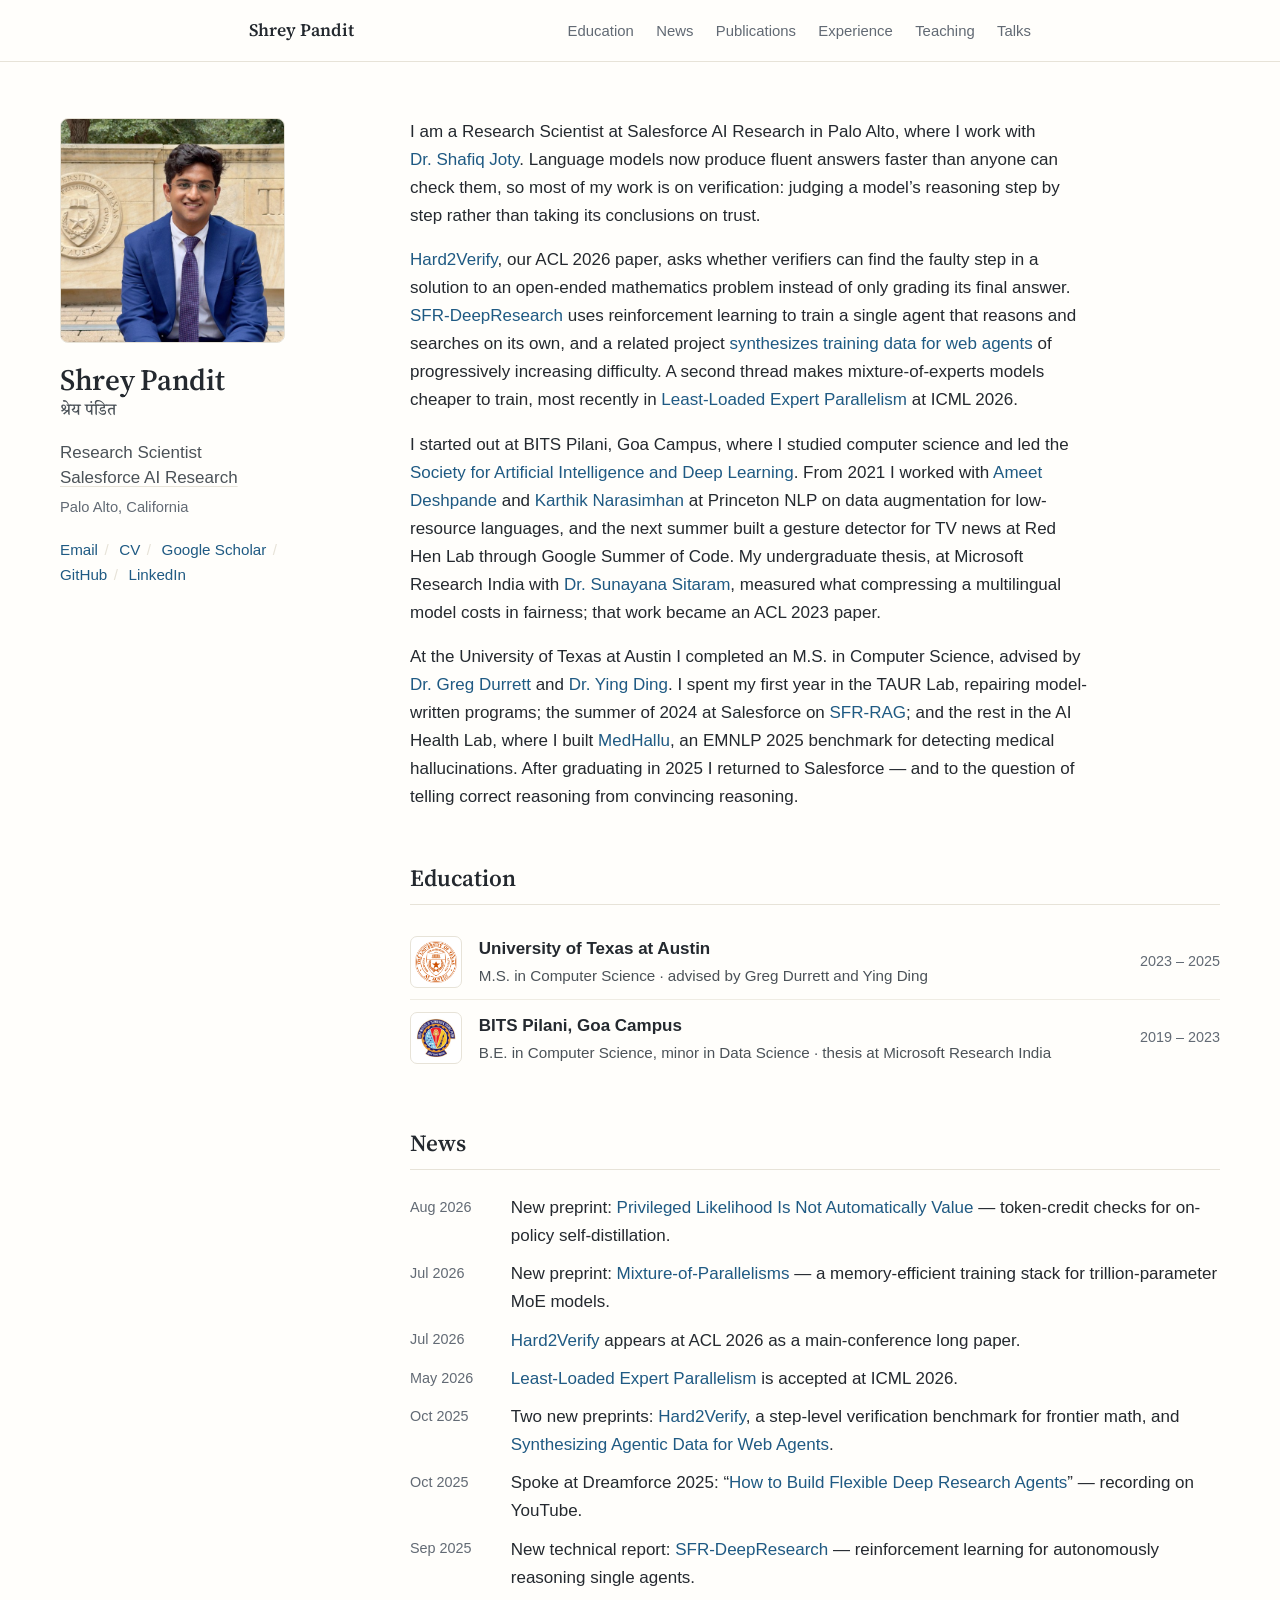
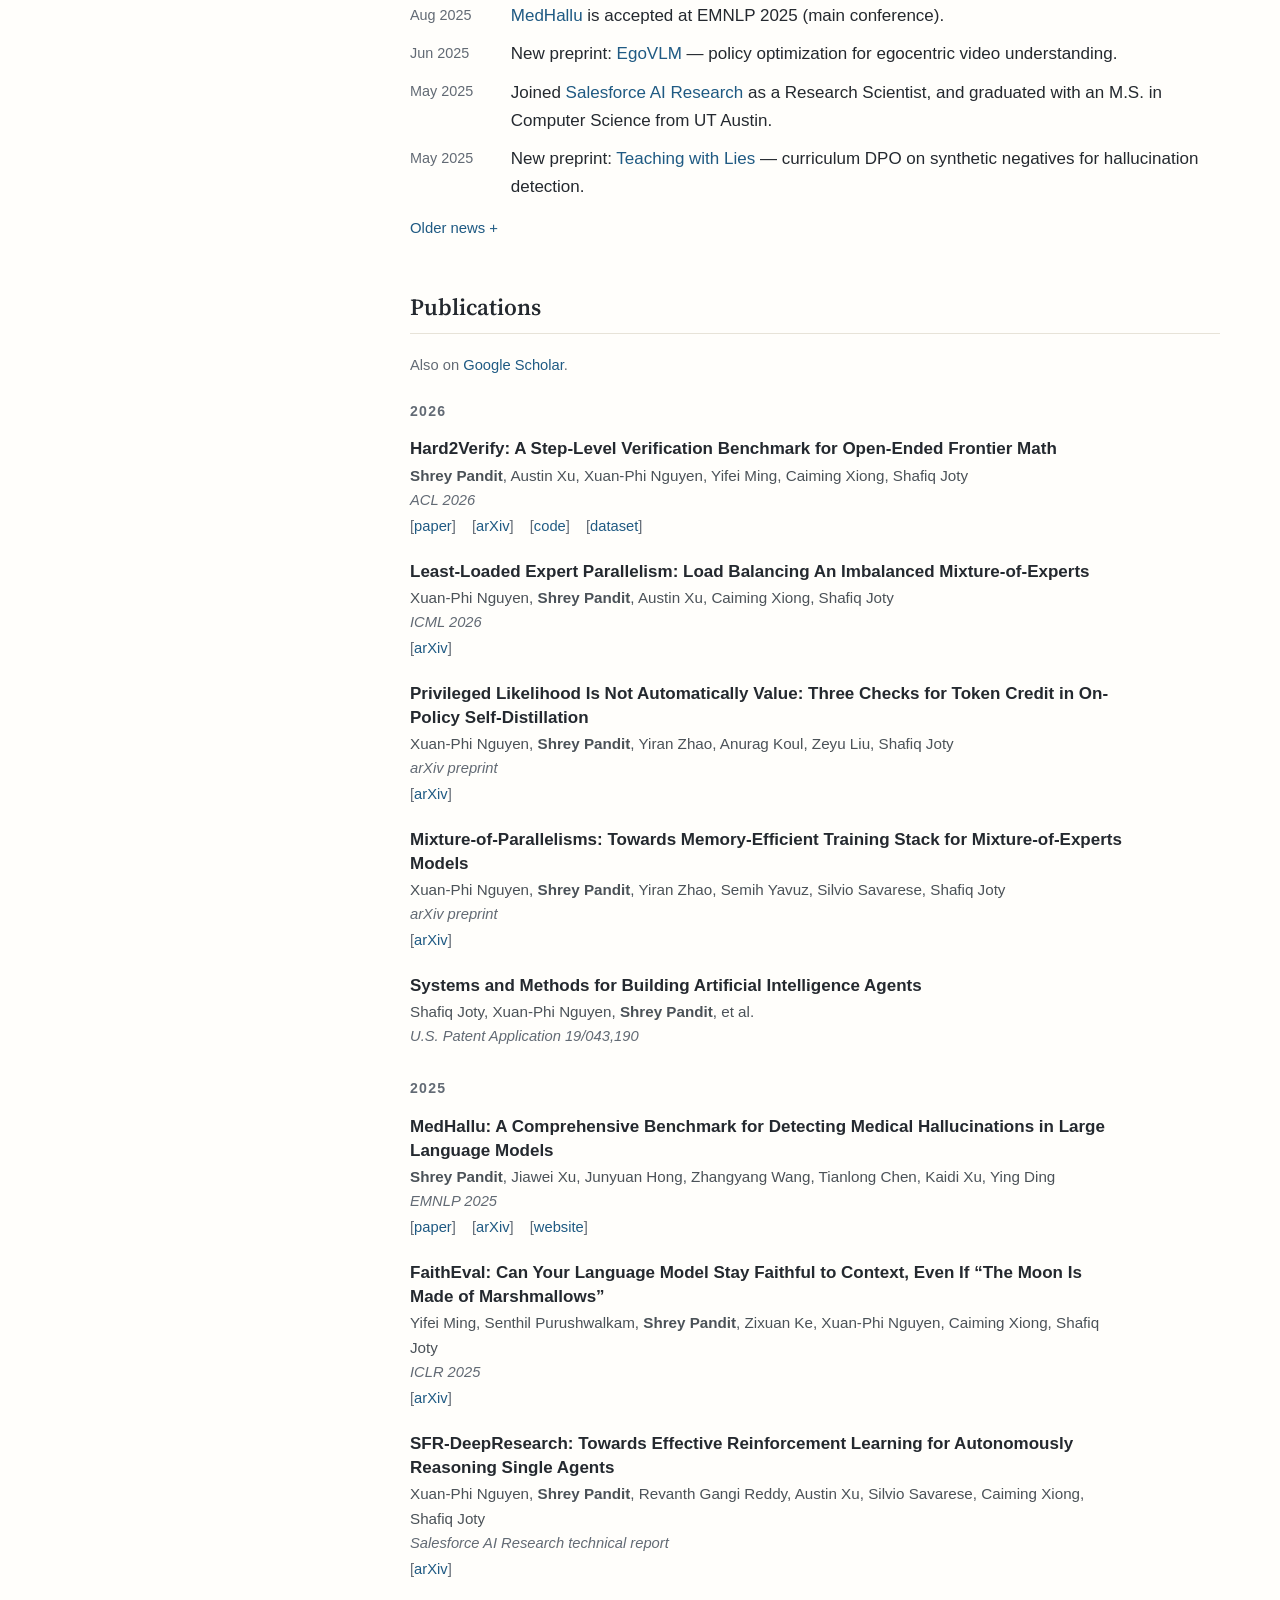
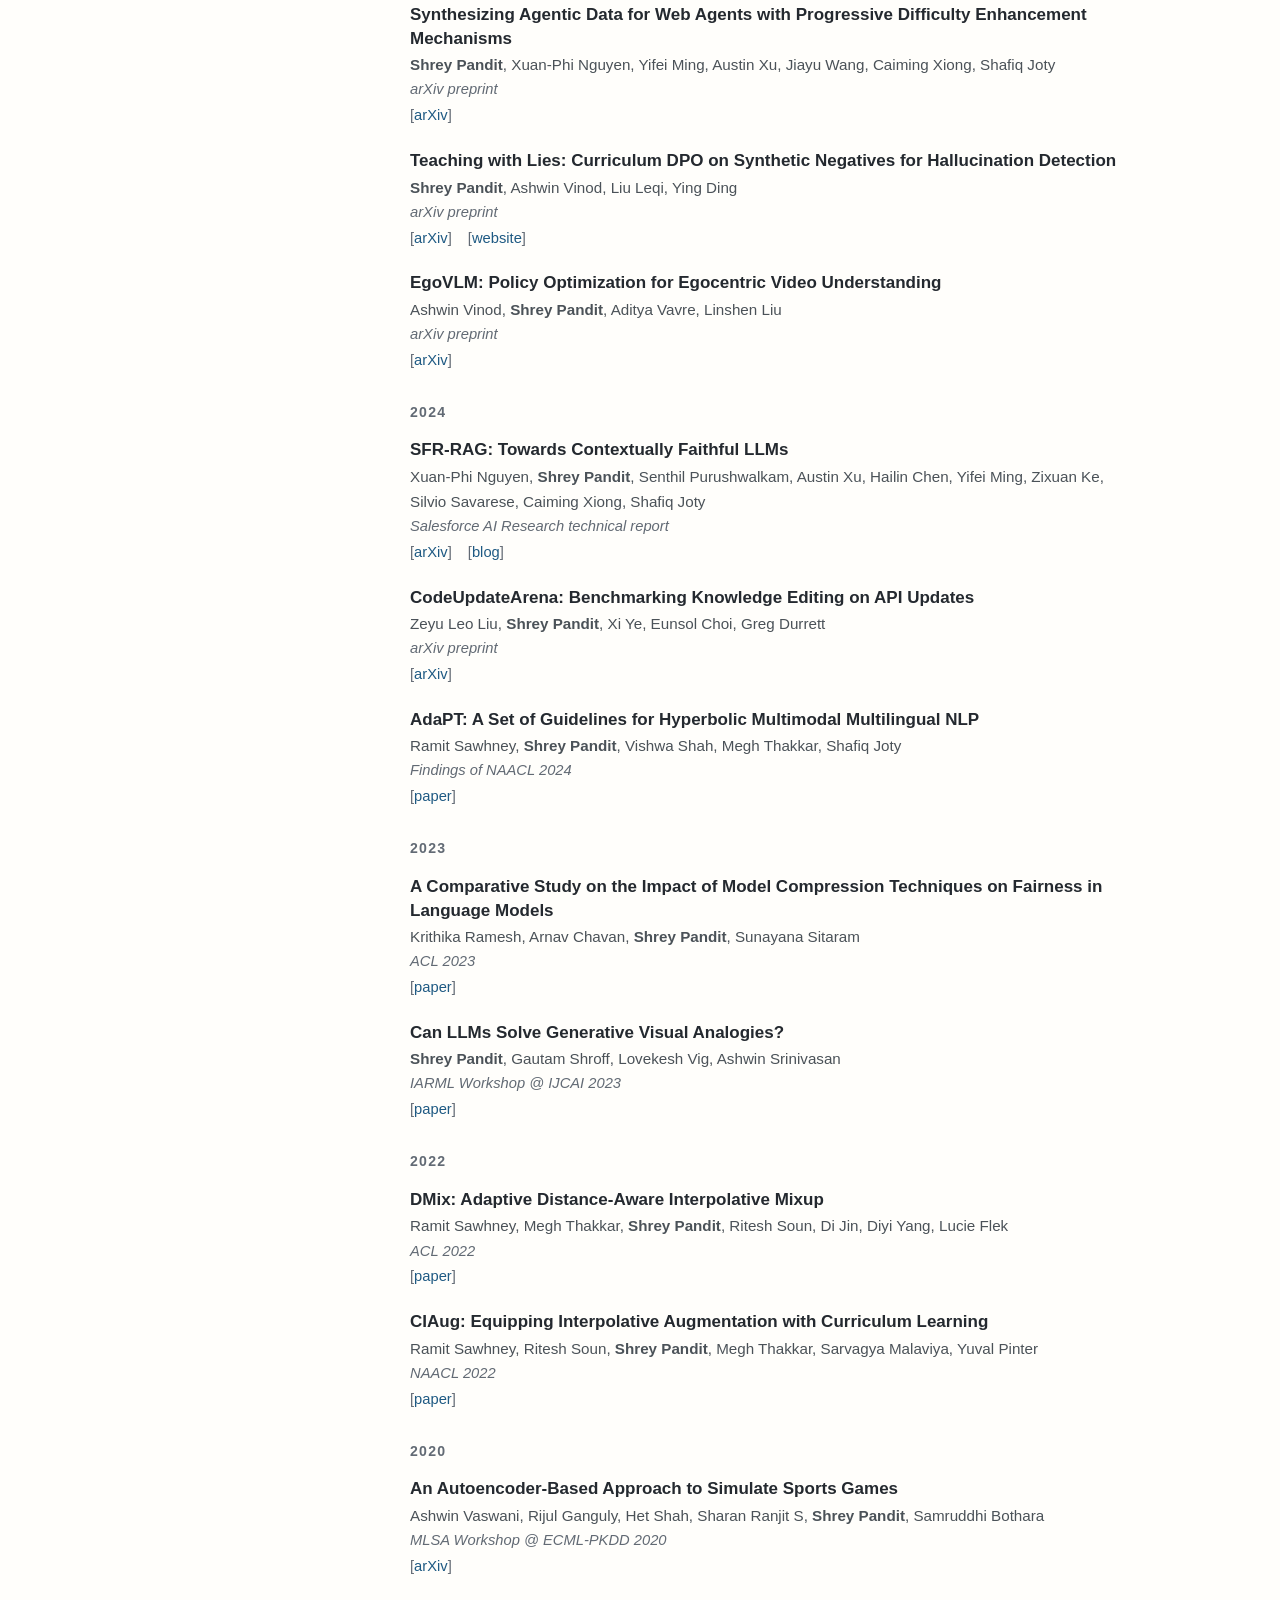
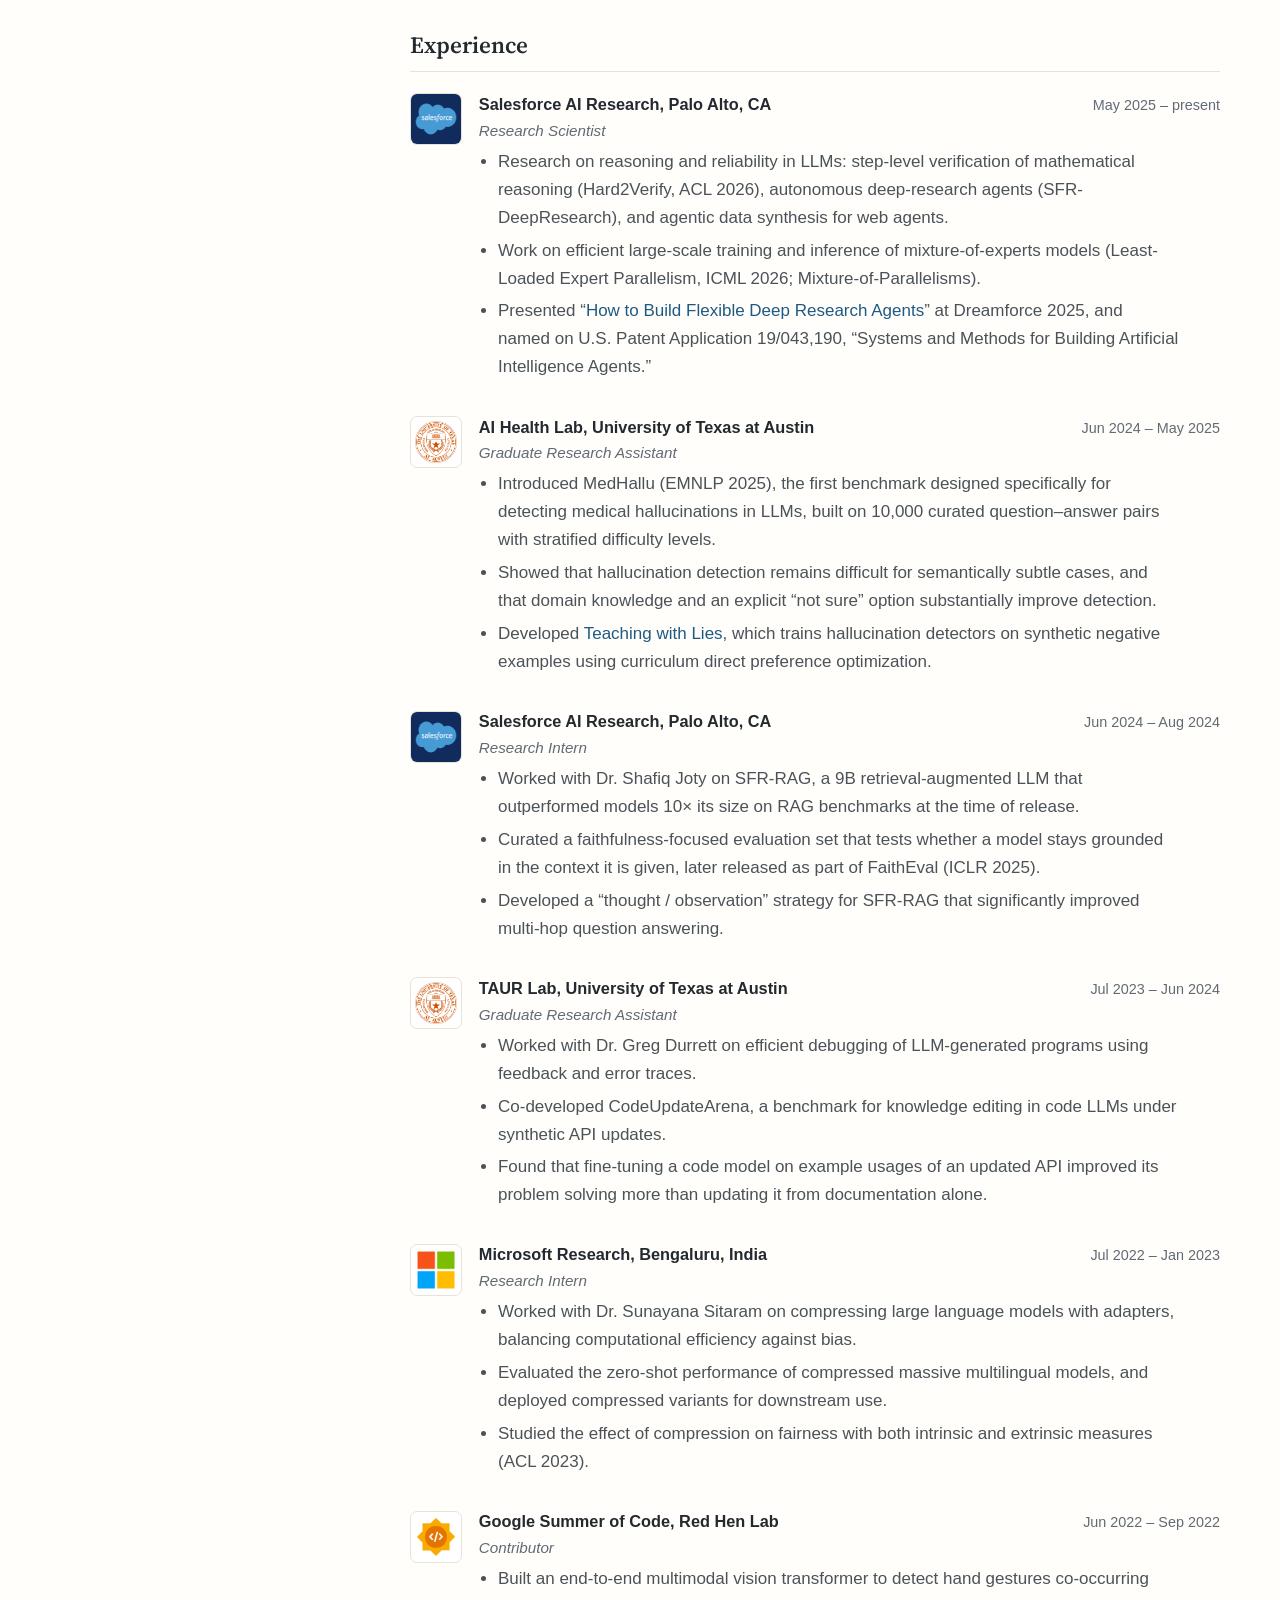
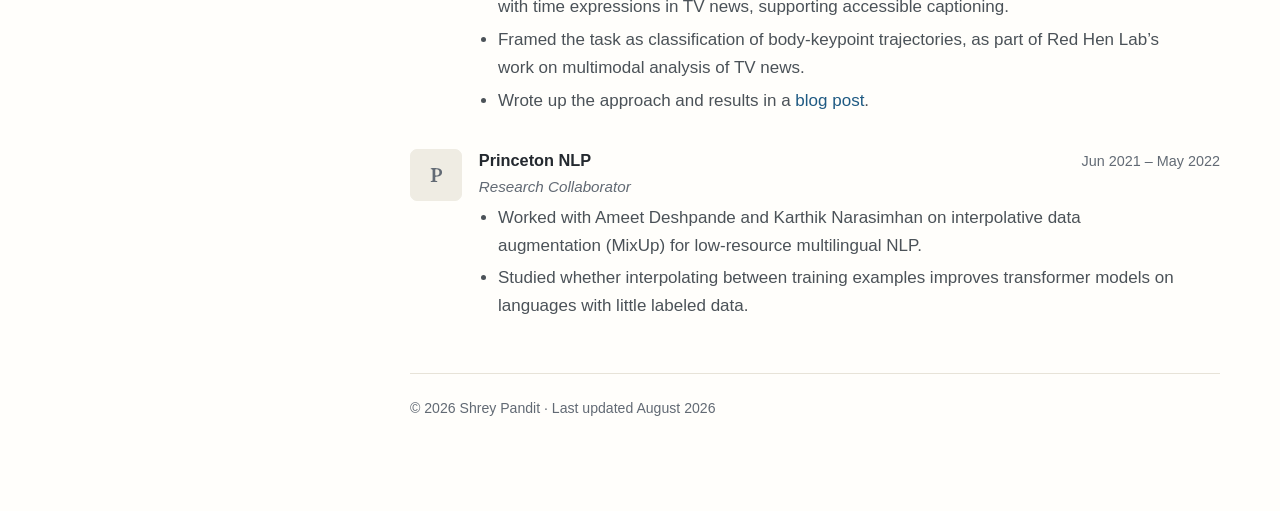
==== commit 12b608b8: "Merge remote-tracking branch 'origin/main' into claude/personal-webpage-redesign-dq7780" ====
--- a/index.html
+++ b/index.html
@@ -23,6 +23,7 @@
         <div class="container">
             <a class="brand" href="index.html">Shrey Pandit</a>
             <ul>
+                <li><a href="#education">Education</a></li>
                 <li><a href="#news">News</a></li>
                 <li><a href="#publications">Publications</a></li>
                 <li><a href="#experience">Experience</a></li>
@@ -51,13 +52,35 @@
         <div class="main-col">
         <main>
             <section id="about" class="bio">
-                <p>I am a Research Scientist at Salesforce AI Research in Palo Alto, working with <a href="https://raihanjoty.github.io/" target="_blank" rel="noopener">Dr.&nbsp;Shafiq Joty</a>. My research centers on reasoning and reliability in large language models: step-level verification of frontier math reasoning (<a href="https://arxiv.org/abs/2510.13744" target="_blank" rel="noopener">Hard2Verify</a>, ACL 2026), autonomous research agents (<a href="https://arxiv.org/abs/2509.06283" target="_blank" rel="noopener">SFR-DeepResearch</a>), agentic data synthesis for web agents, and efficient training of mixture-of-experts models (ICML 2026).</p>
-
-                <p>I completed my M.S. in Computer Science at the University of Texas at Austin, advised by <a href="https://www.cs.utexas.edu/~gdurrett/" target="_blank" rel="noopener">Dr.&nbsp;Greg Durrett</a> and <a href="https://yingding.ischool.utexas.edu/" target="_blank" rel="noopener">Dr.&nbsp;Ying Ding</a>, where I worked on hallucination in LLMs — including <a href="https://medhallu.github.io/" target="_blank" rel="noopener">MedHallu</a> (EMNLP 2025), a benchmark for detecting medical hallucinations. Before that, I earned my B.E. in Computer Science from BITS Pilani, Goa Campus, with my undergraduate thesis at Microsoft Research India under <a href="https://www.microsoft.com/en-us/research/people/susitara/" target="_blank" rel="noopener">Dr.&nbsp;Sunayana Sitaram</a>.</p>
-
-                <p>Along the way I interned at Salesforce AI Research (retrieval-augmented generation, <a href="https://arxiv.org/abs/2409.09916" target="_blank" rel="noopener">SFR-RAG</a>) and Microsoft Research (model compression and fairness), collaborated with Princeton NLP (<a href="https://ameet-1997.github.io/" target="_blank" rel="noopener">Ameet Deshpande</a>, <a href="https://karthikncode.github.io/" target="_blank" rel="noopener">Karthik Narasimhan</a>) on multilingual data augmentation, and contributed to Red Hen Lab through Google Summer of Code.</p>
-
-                <p>During my undergraduate years I served as President of the <a href="https://www.saidl.in/home" target="_blank" rel="noopener">Society for Artificial Intelligence and Deep Learning (SAiDL)</a> at BITS Goa. I am always happy to mentor students starting out in NLP research — feel free to <a href="mailto:shreypandit@utexas.edu">reach out</a>.</p>
+                <p>I am a Research Scientist at Salesforce AI Research in Palo Alto, where I work with <a href="https://raihanjoty.github.io/" target="_blank" rel="noopener">Dr.&nbsp;Shafiq Joty</a>. Language models now produce fluent answers faster than anyone can check them, so most of my work is on verification: judging a model&rsquo;s reasoning step by step rather than taking its conclusions on trust.</p>
+
+                <p><a href="https://arxiv.org/abs/2510.13744" target="_blank" rel="noopener">Hard2Verify</a>, our ACL 2026 paper, asks whether verifiers can find the faulty step in a solution to an open-ended mathematics problem instead of only grading its final answer. <a href="https://arxiv.org/abs/2509.06283" target="_blank" rel="noopener">SFR-DeepResearch</a> uses reinforcement learning to train a single agent that reasons and searches on its own, and a related project <a href="https://arxiv.org/abs/2510.13913" target="_blank" rel="noopener">synthesizes training data for web agents</a> of progressively increasing difficulty. A second thread makes mixture-of-experts models cheaper to train, most recently in <a href="https://arxiv.org/abs/2601.17111" target="_blank" rel="noopener">Least-Loaded Expert Parallelism</a> at ICML 2026.</p>
+
+                <p>I started out at BITS Pilani, Goa Campus, where I studied computer science and led the <a href="https://www.saidl.in/home" target="_blank" rel="noopener">Society for Artificial Intelligence and Deep Learning</a>. From 2021 I worked with <a href="https://ameet-1997.github.io/" target="_blank" rel="noopener">Ameet Deshpande</a> and <a href="https://karthikncode.github.io/" target="_blank" rel="noopener">Karthik Narasimhan</a> at Princeton NLP on data augmentation for low-resource languages, and the next summer built a gesture detector for TV news at Red Hen Lab through Google Summer of Code. My undergraduate thesis, at Microsoft Research India with <a href="https://www.microsoft.com/en-us/research/people/susitara/" target="_blank" rel="noopener">Dr.&nbsp;Sunayana Sitaram</a>, measured what compressing a multilingual model costs in fairness; that work became an ACL 2023 paper.</p>
+
+                <p>At the University of Texas at Austin I completed an M.S. in Computer Science, advised by <a href="https://www.cs.utexas.edu/~gdurrett/" target="_blank" rel="noopener">Dr.&nbsp;Greg Durrett</a> and <a href="https://yingding.ischool.utexas.edu/" target="_blank" rel="noopener">Dr.&nbsp;Ying Ding</a>. I spent my first year in the TAUR Lab, repairing model-written programs; the summer of 2024 at Salesforce on <a href="https://arxiv.org/abs/2409.09916" target="_blank" rel="noopener">SFR-RAG</a>; and the rest in the AI Health Lab, where I built <a href="https://medhallu.github.io/" target="_blank" rel="noopener">MedHallu</a>, an EMNLP 2025 benchmark for detecting medical hallucinations. After graduating in 2025 I returned to Salesforce &mdash; and to the question of telling correct reasoning from convincing reasoning.</p>
+            </section>
+
+            <section id="education">
+                <h2>Education</h2>
+                <ul class="edu-list">
+                    <li>
+                        <span class="logo-tile"><img src="images/UTLogo.png" alt="" aria-hidden="true"></span>
+                        <span class="edu-text">
+                            <strong>University of Texas at Austin</strong>
+                            <span class="edu-degree">M.S. in Computer Science &middot; advised by Greg Durrett and Ying Ding</span>
+                        </span>
+                        <span class="entry-dates">2023 – 2025</span>
+                    </li>
+                    <li>
+                        <span class="logo-tile"><img src="images/bits.png" alt="" aria-hidden="true"></span>
+                        <span class="edu-text">
+                            <strong>BITS Pilani, Goa Campus</strong>
+                            <span class="edu-degree">B.E. in Computer Science, minor in Data Science &middot; thesis at Microsoft Research India</span>
+                        </span>
+                        <span class="entry-dates">2019 – 2023</span>
+                    </li>
+                </ul>
             </section>
 
             <section id="news">
@@ -288,102 +311,118 @@
             <section id="experience">
                 <h2>Experience</h2>
 
-                <div class="entry">
-                    <div class="entry-head">
-                        <h3>Salesforce AI Research, Palo Alto, CA</h3>
-                        <span class="entry-dates">May 2025 – present</span>
-                    </div>
-                    <p class="entry-role">Research Scientist</p>
-                    <ul>
-                        <li>Research on reasoning and reliability in LLMs: step-level verification of mathematical reasoning (Hard2Verify, ACL 2026), autonomous deep-research agents (SFR-DeepResearch), and agentic data synthesis for web agents.</li>
-                        <li>Work on efficient large-scale training and inference of mixture-of-experts models (Least-Loaded Expert Parallelism, ICML 2026; Mixture-of-Parallelisms).</li>
-                    </ul>
-                </div>
-
-                <div class="entry">
-                    <div class="entry-head">
-                        <h3><a href="https://aihealth.ischool.utexas.edu/" target="_blank" rel="noopener">AI Health Lab</a>, University of Texas at Austin</h3>
-                        <span class="entry-dates">Jun 2024 – May 2025</span>
-                    </div>
-                    <p class="entry-role">Graduate Research Assistant</p>
-                    <ul>
-                        <li>Introduced MedHallu (EMNLP 2025), the first benchmark designed specifically for detecting medical hallucinations in LLMs, built on 10,000 curated question–answer pairs with stratified difficulty levels.</li>
-                        <li>Showed that hallucination detection remains difficult for semantically subtle cases, and that domain knowledge and an explicit &ldquo;not sure&rdquo; option substantially improve detection.</li>
-                    </ul>
-                </div>
-
-                <div class="entry">
-                    <div class="entry-head">
-                        <h3>Salesforce AI Research, Palo Alto, CA</h3>
-                        <span class="entry-dates">Jun 2024 – Aug 2024</span>
-                    </div>
-                    <p class="entry-role">Research Intern</p>
-                    <ul>
-                        <li>Worked with Dr. Shafiq Joty on SFR-RAG, a 9B retrieval-augmented LLM that outperformed models 10&times; its size on RAG benchmarks at the time of release.</li>
-                        <li>Curated a faithfulness-focused evaluation set (later part of FaithEval, ICLR 2025) and developed a &ldquo;thought / observation&rdquo; strategy that significantly improved multi-hop QA.</li>
-                    </ul>
-                </div>
-
-                <div class="entry">
-                    <div class="entry-head">
-                        <h3><a href="https://taur.cs.utexas.edu/" target="_blank" rel="noopener">TAUR Lab</a>, University of Texas at Austin</h3>
-                        <span class="entry-dates">Jul 2023 – Jun 2024</span>
-                    </div>
-                    <p class="entry-role">Graduate Research Assistant</p>
-                    <ul>
-                        <li>Worked with Dr. Greg Durrett on efficient debugging of LLM-generated programs using feedback and error traces.</li>
-                        <li>Co-developed CodeUpdateArena, a benchmark for knowledge editing in code LLMs under synthetic API updates.</li>
-                    </ul>
-                </div>
-
-                <div class="entry">
-                    <div class="entry-head">
-                        <h3>Microsoft Research, Bengaluru, India</h3>
-                        <span class="entry-dates">Jul 2022 – Jan 2023</span>
-                    </div>
-                    <p class="entry-role">Research Intern</p>
-                    <ul>
-                        <li>Worked with Dr. Sunayana Sitaram on compressing large language models with adapters, and on the zero-shot performance of compressed massive multilingual models.</li>
-                        <li>Studied the effect of compression on fairness with both intrinsic and extrinsic measures (ACL 2023).</li>
-                    </ul>
-                </div>
-
-                <div class="entry">
-                    <div class="entry-head">
-                        <h3>Google Summer of Code, Red Hen Lab</h3>
-                        <span class="entry-dates">Jun 2022 – Sep 2022</span>
-                    </div>
-                    <p class="entry-role">Contributor</p>
-                    <ul>
-                        <li>Built an end-to-end multimodal vision transformer to detect hand gestures co-occurring with time expressions in TV news, supporting accessible captioning. <a href="https://shreypandit.medium.com/gsoc-2022-red-hen-lab-f01b40d99f4c" target="_blank" rel="noopener">Blog post</a>.</li>
-                    </ul>
-                </div>
-
-                <div class="entry">
-                    <div class="entry-head">
-                        <h3>Princeton NLP</h3>
-                        <span class="entry-dates">Jun 2021 – May 2022</span>
-                    </div>
-                    <p class="entry-role">Research Collaborator</p>
-                    <ul>
-                        <li>Worked with Ameet Deshpande and Karthik Narasimhan on interpolative data augmentation (MixUp) for low-resource multilingual NLP.</li>
-                    </ul>
+                <div class="entry with-logo">
+                    <span class="logo-tile flush"><img src="images/salesforce.png" alt="" aria-hidden="true"></span>
+                    <div class="entry-main">
+                        <div class="entry-head">
+                            <h3>Salesforce AI Research, Palo Alto, CA</h3>
+                            <span class="entry-dates">May 2025 – present</span>
+                        </div>
+                        <p class="entry-role">Research Scientist</p>
+                        <ul>
+                            <li>Research on reasoning and reliability in LLMs: step-level verification of mathematical reasoning (Hard2Verify, ACL 2026), autonomous deep-research agents (SFR-DeepResearch), and agentic data synthesis for web agents.</li>
+                            <li>Work on efficient large-scale training and inference of mixture-of-experts models (Least-Loaded Expert Parallelism, ICML 2026; Mixture-of-Parallelisms).</li>
+                            <li>Presented &ldquo;<a href="https://www.youtube.com/watch?v=xrQNA9iFypc" target="_blank" rel="noopener">How to Build Flexible Deep Research Agents</a>&rdquo; at Dreamforce 2025, and named on U.S. Patent Application 19/043,190, &ldquo;Systems and Methods for Building Artificial Intelligence Agents.&rdquo;</li>
+                        </ul>
+                    </div>
+                </div>
+
+                <div class="entry with-logo">
+                    <span class="logo-tile"><img src="images/UTLogo.png" alt="" aria-hidden="true"></span>
+                    <div class="entry-main">
+                        <div class="entry-head">
+                            <h3><a href="https://aihealth.ischool.utexas.edu/" target="_blank" rel="noopener">AI Health Lab</a>, University of Texas at Austin</h3>
+                            <span class="entry-dates">Jun 2024 – May 2025</span>
+                        </div>
+                        <p class="entry-role">Graduate Research Assistant</p>
+                        <ul>
+                            <li>Introduced MedHallu (EMNLP 2025), the first benchmark designed specifically for detecting medical hallucinations in LLMs, built on 10,000 curated question–answer pairs with stratified difficulty levels.</li>
+                            <li>Showed that hallucination detection remains difficult for semantically subtle cases, and that domain knowledge and an explicit &ldquo;not sure&rdquo; option substantially improve detection.</li>
+                            <li>Developed <a href="https://teachingwithlies.github.io/" target="_blank" rel="noopener">Teaching with Lies</a>, which trains hallucination detectors on synthetic negative examples using curriculum direct preference optimization.</li>
+                        </ul>
+                    </div>
+                </div>
+
+                <div class="entry with-logo">
+                    <span class="logo-tile flush"><img src="images/salesforce.png" alt="" aria-hidden="true"></span>
+                    <div class="entry-main">
+                        <div class="entry-head">
+                            <h3>Salesforce AI Research, Palo Alto, CA</h3>
+                            <span class="entry-dates">Jun 2024 – Aug 2024</span>
+                        </div>
+                        <p class="entry-role">Research Intern</p>
+                        <ul>
+                            <li>Worked with Dr. Shafiq Joty on SFR-RAG, a 9B retrieval-augmented LLM that outperformed models 10&times; its size on RAG benchmarks at the time of release.</li>
+                            <li>Curated a faithfulness-focused evaluation set that tests whether a model stays grounded in the context it is given, later released as part of FaithEval (ICLR 2025).</li>
+                            <li>Developed a &ldquo;thought / observation&rdquo; strategy for SFR-RAG that significantly improved multi-hop question answering.</li>
+                        </ul>
+                    </div>
+                </div>
+
+                <div class="entry with-logo">
+                    <span class="logo-tile"><img src="images/UTLogo.png" alt="" aria-hidden="true"></span>
+                    <div class="entry-main">
+                        <div class="entry-head">
+                            <h3><a href="https://taur.cs.utexas.edu/" target="_blank" rel="noopener">TAUR Lab</a>, University of Texas at Austin</h3>
+                            <span class="entry-dates">Jul 2023 – Jun 2024</span>
+                        </div>
+                        <p class="entry-role">Graduate Research Assistant</p>
+                        <ul>
+                            <li>Worked with Dr. Greg Durrett on efficient debugging of LLM-generated programs using feedback and error traces.</li>
+                            <li>Co-developed CodeUpdateArena, a benchmark for knowledge editing in code LLMs under synthetic API updates.</li>
+                            <li>Found that fine-tuning a code model on example usages of an updated API improved its problem solving more than updating it from documentation alone.</li>
+                        </ul>
+                    </div>
+                </div>
+
+                <div class="entry with-logo">
+                    <span class="logo-tile"><img src="images/microsoft.png" alt="" aria-hidden="true"></span>
+                    <div class="entry-main">
+                        <div class="entry-head">
+                            <h3>Microsoft Research, Bengaluru, India</h3>
+                            <span class="entry-dates">Jul 2022 – Jan 2023</span>
+                        </div>
+                        <p class="entry-role">Research Intern</p>
+                        <ul>
+                            <li>Worked with Dr. Sunayana Sitaram on compressing large language models with adapters, balancing computational efficiency against bias.</li>
+                            <li>Evaluated the zero-shot performance of compressed massive multilingual models, and deployed compressed variants for downstream use.</li>
+                            <li>Studied the effect of compression on fairness with both intrinsic and extrinsic measures (ACL 2023).</li>
+                        </ul>
+                    </div>
+                </div>
+
+                <div class="entry with-logo">
+                    <span class="logo-tile"><img src="images/gsoc.png" alt="" aria-hidden="true"></span>
+                    <div class="entry-main">
+                        <div class="entry-head">
+                            <h3>Google Summer of Code, Red Hen Lab</h3>
+                            <span class="entry-dates">Jun 2022 – Sep 2022</span>
+                        </div>
+                        <p class="entry-role">Contributor</p>
+                        <ul>
+                            <li>Built an end-to-end multimodal vision transformer to detect hand gestures co-occurring with time expressions in TV news, supporting accessible captioning.</li>
+                            <li>Framed the task as classification of body-keypoint trajectories, as part of Red Hen Lab&rsquo;s work on multimodal analysis of TV news.</li>
+                            <li>Wrote up the approach and results in a <a href="https://shreypandit.medium.com/gsoc-2022-red-hen-lab-f01b40d99f4c" target="_blank" rel="noopener">blog post</a>.</li>
+                        </ul>
+                    </div>
+                </div>
+
+                <div class="entry with-logo">
+                    <span class="logo-tile monogram" aria-hidden="true">P</span>
+                    <div class="entry-main">
+                        <div class="entry-head">
+                            <h3>Princeton NLP</h3>
+                            <span class="entry-dates">Jun 2021 – May 2022</span>
+                        </div>
+                        <p class="entry-role">Research Collaborator</p>
+                        <ul>
+                            <li>Worked with Ameet Deshpande and Karthik Narasimhan on interpolative data augmentation (MixUp) for low-resource multilingual NLP.</li>
+                            <li>Studied whether interpolating between training examples improves transformer models on languages with little labeled data.</li>
+                        </ul>
+                    </div>
                 </div>
             </section>
 
-            <section id="education">
-                <h2>Education</h2>
-                <ul class="edu-list">
-                    <li>
-                        <span><strong>University of Texas at Austin</strong> — <span class="edu-degree">M.S. in Computer Science</span></span>
-                        <span class="entry-dates">2023 – 2025</span>
-                    </li>
-                    <li>
-                        <span><strong>BITS Pilani, Goa Campus</strong> — <span class="edu-degree">B.E. in Computer Science</span></span>
-                        <span class="entry-dates">2019 – 2023</span>
-                    </li>
-                </ul>
-            </section>
         </main>
 
         <footer>
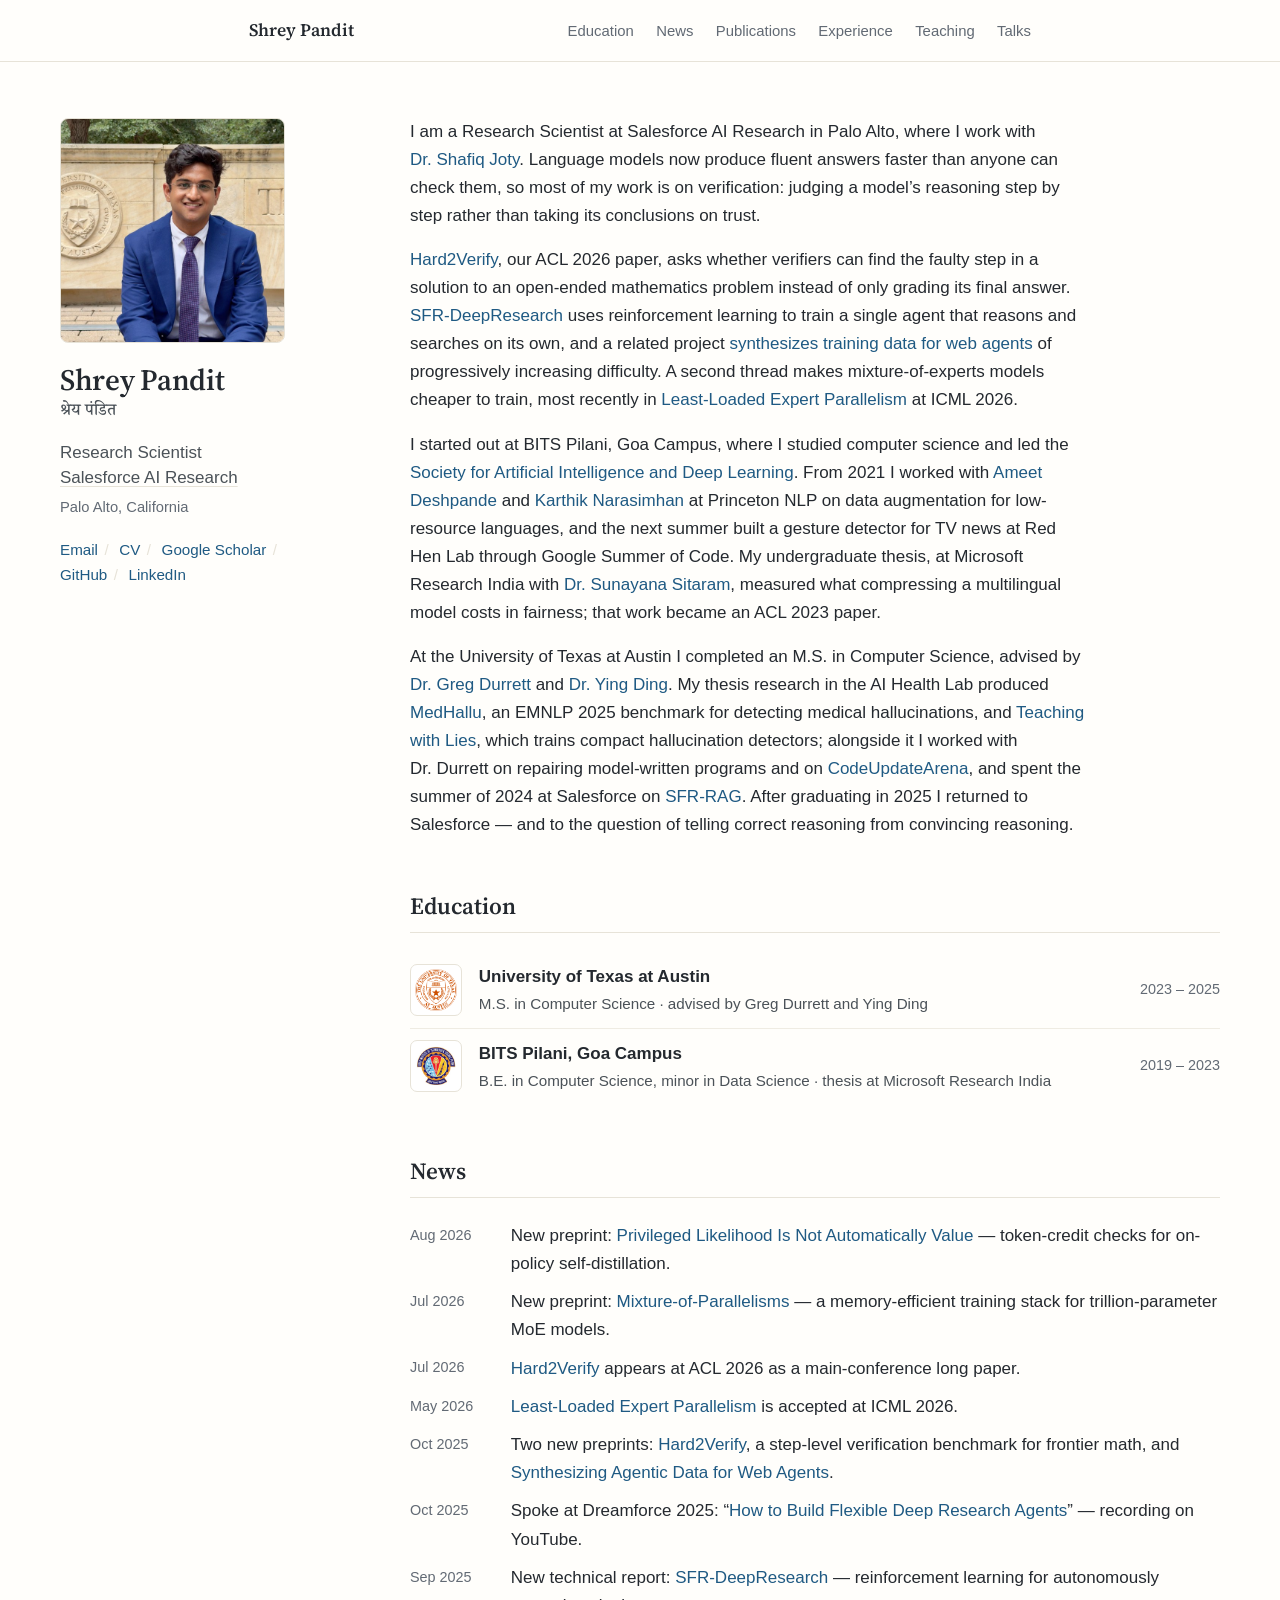
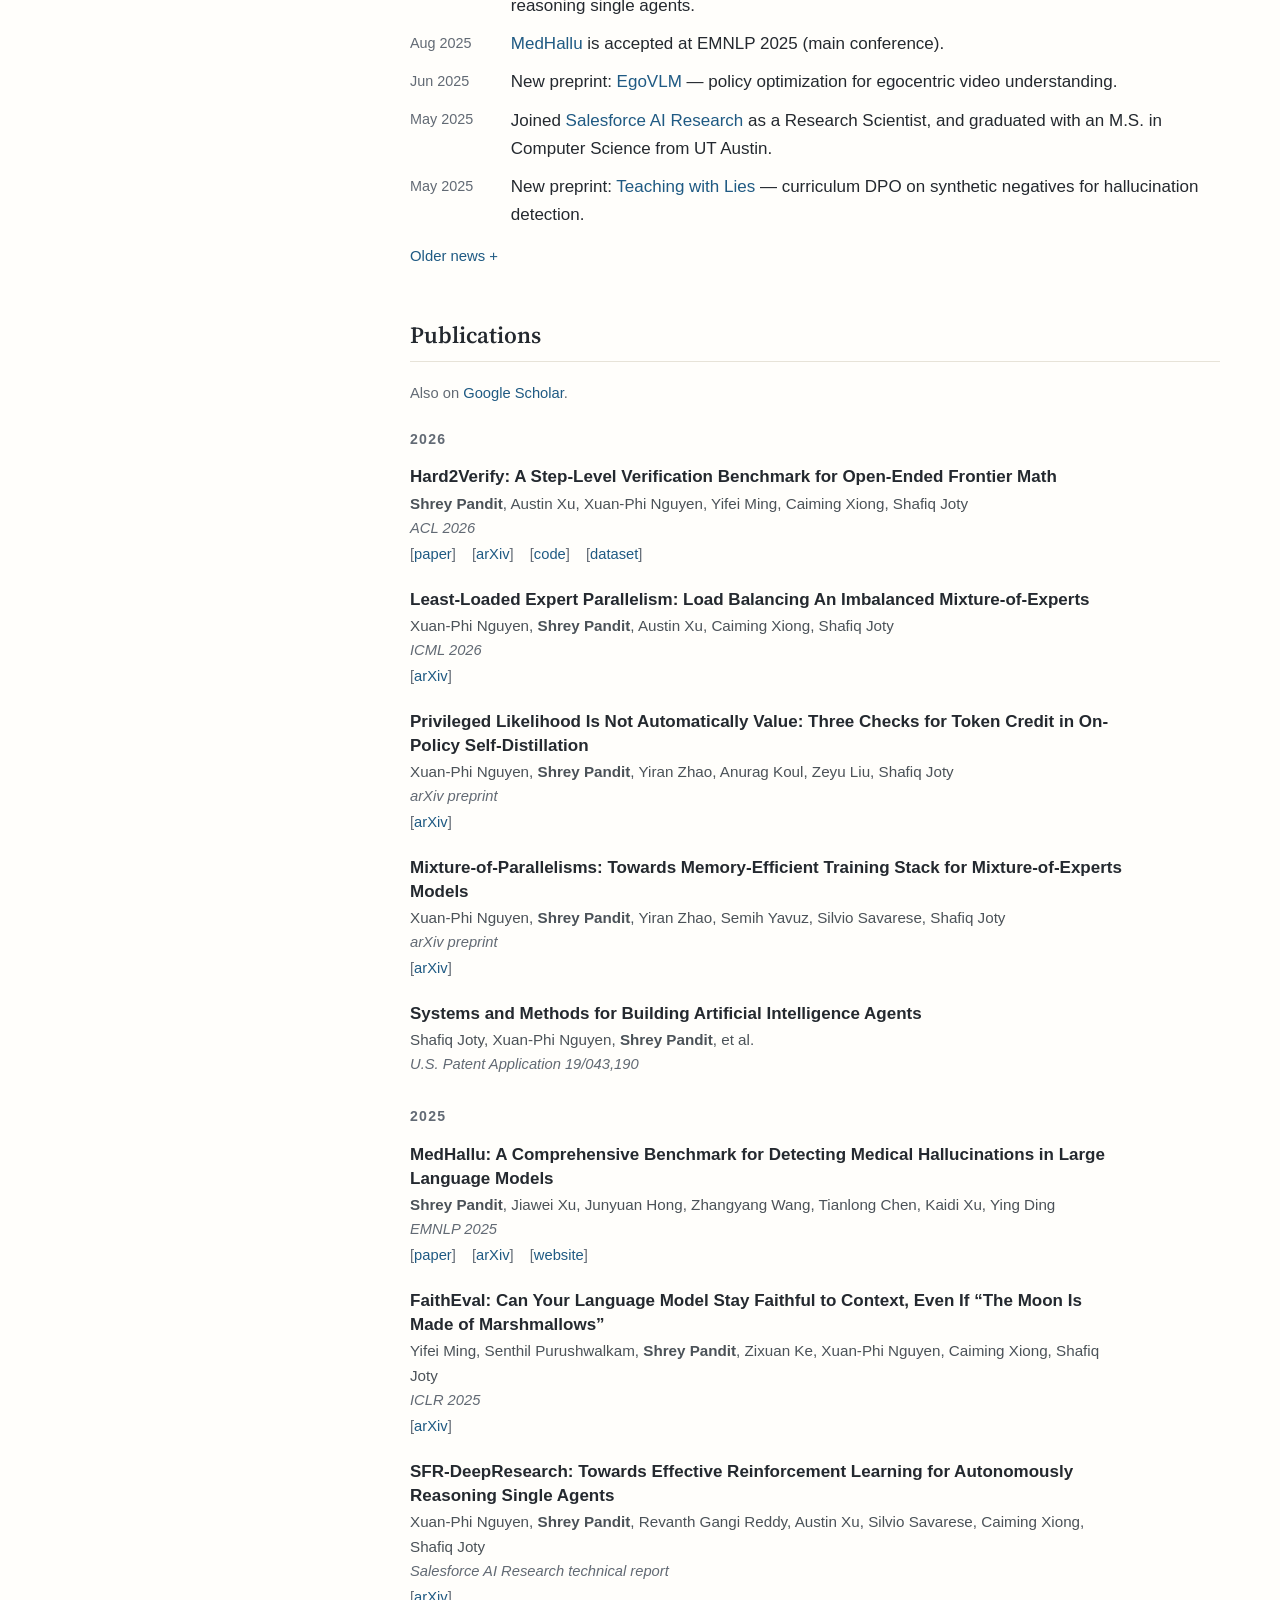
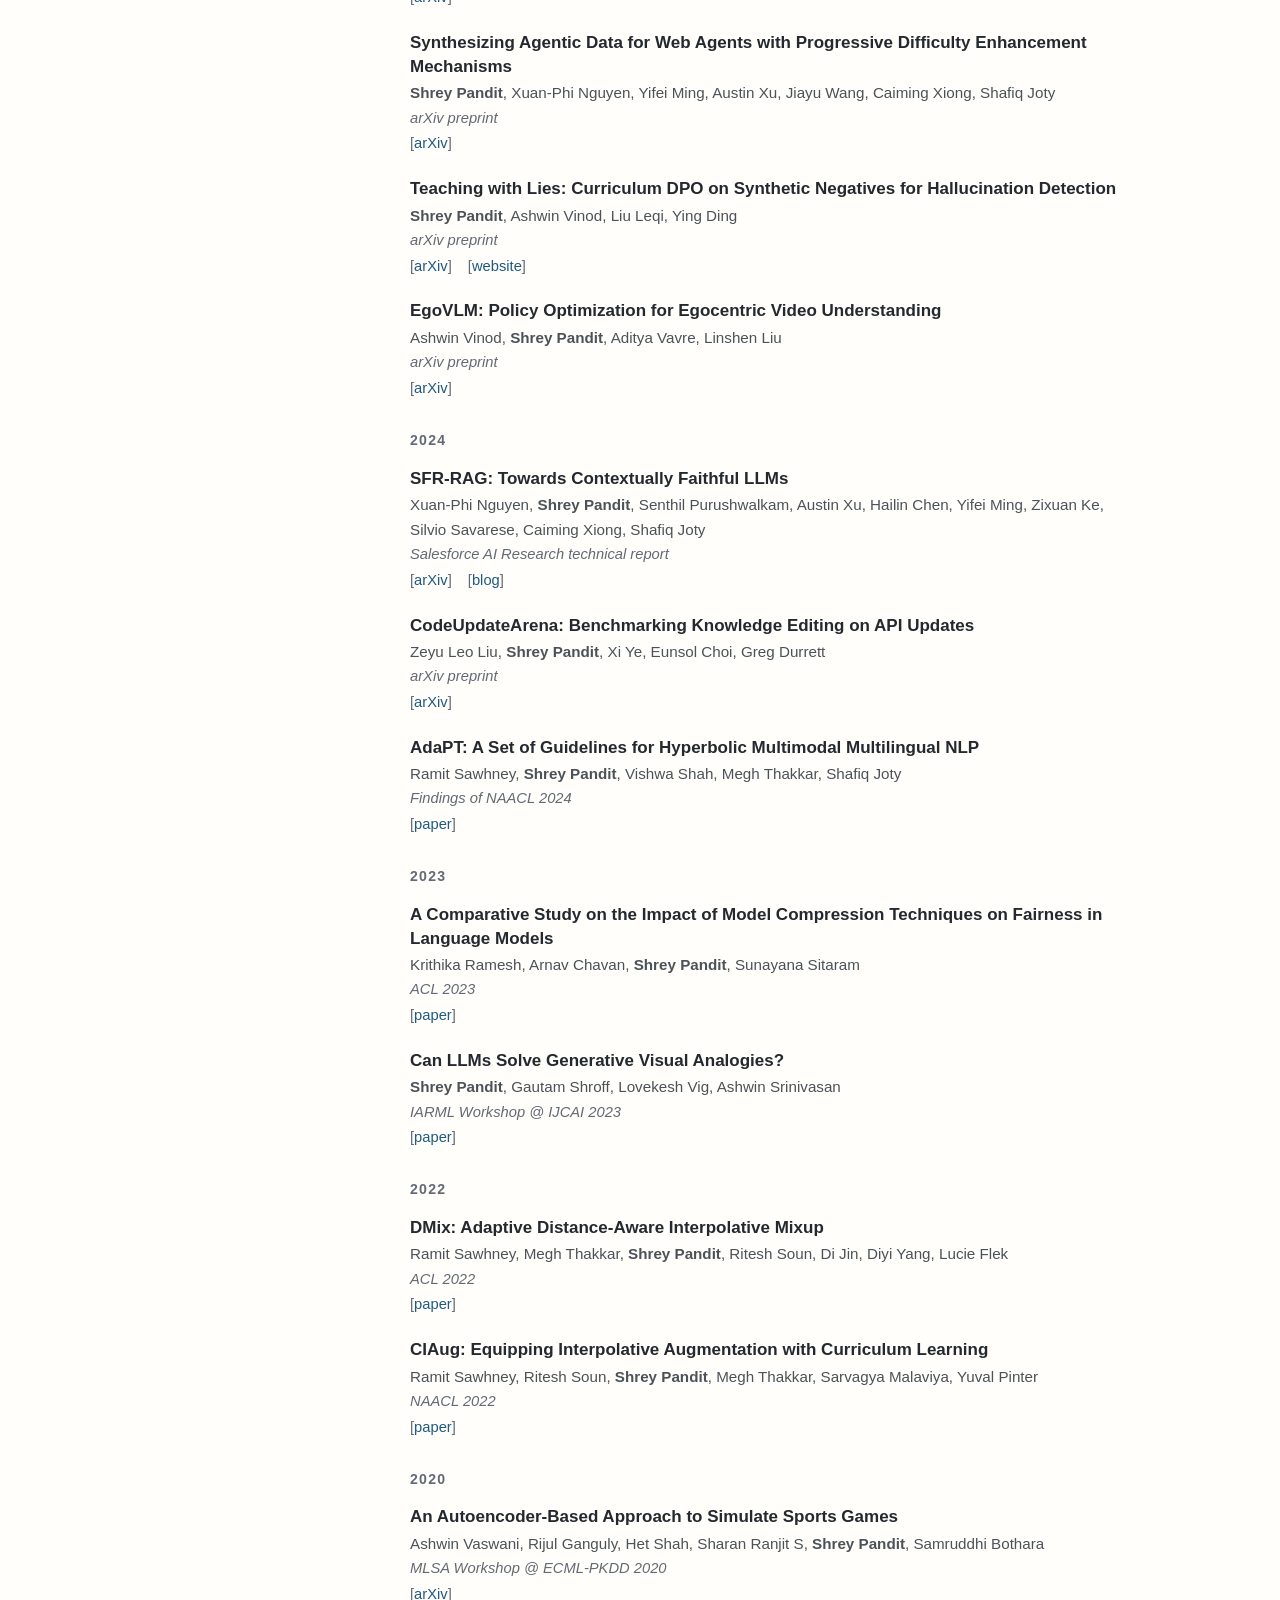
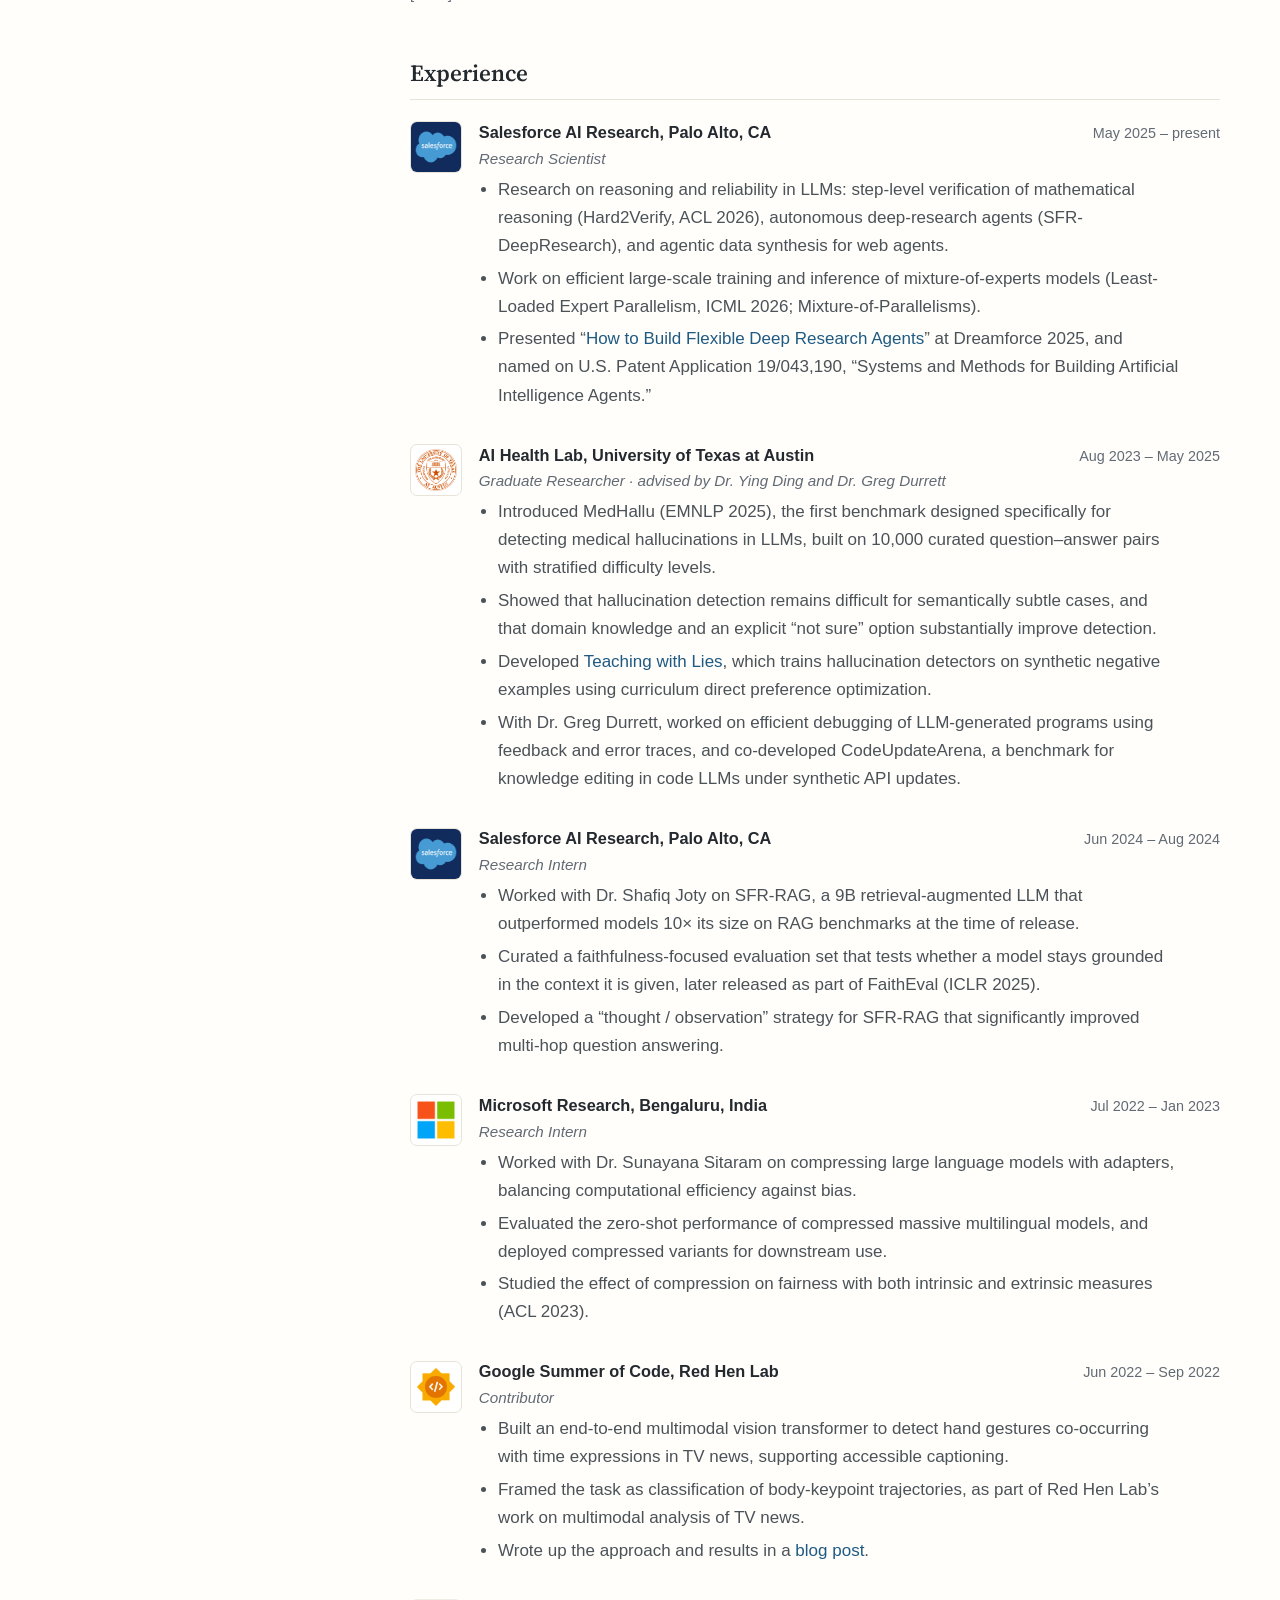
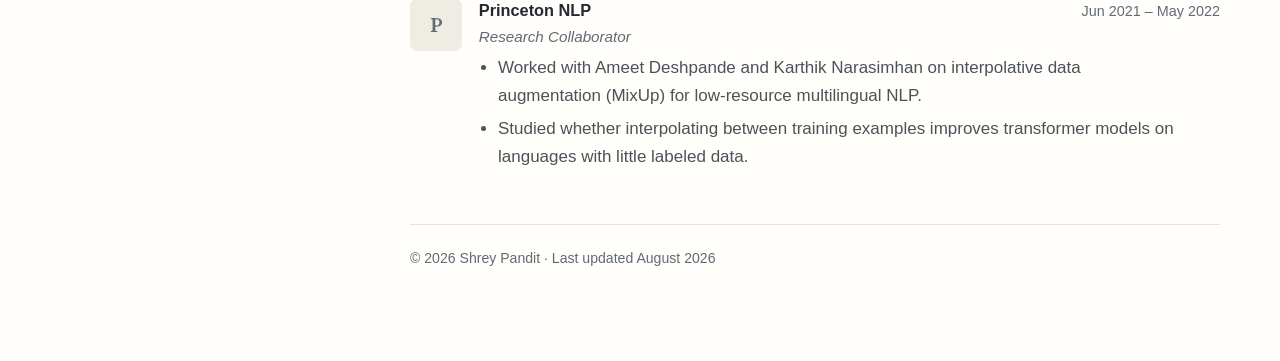
==== commit fc0e9a8c: "Merge UT Austin research into a single AI Health Lab entry and revise bio Co-Authored-By: Claude Fab" ====
--- a/index.html
+++ b/index.html
@@ -58,7 +58,7 @@
 
                 <p>I started out at BITS Pilani, Goa Campus, where I studied computer science and led the <a href="https://www.saidl.in/home" target="_blank" rel="noopener">Society for Artificial Intelligence and Deep Learning</a>. From 2021 I worked with <a href="https://ameet-1997.github.io/" target="_blank" rel="noopener">Ameet Deshpande</a> and <a href="https://karthikncode.github.io/" target="_blank" rel="noopener">Karthik Narasimhan</a> at Princeton NLP on data augmentation for low-resource languages, and the next summer built a gesture detector for TV news at Red Hen Lab through Google Summer of Code. My undergraduate thesis, at Microsoft Research India with <a href="https://www.microsoft.com/en-us/research/people/susitara/" target="_blank" rel="noopener">Dr.&nbsp;Sunayana Sitaram</a>, measured what compressing a multilingual model costs in fairness; that work became an ACL 2023 paper.</p>
 
-                <p>At the University of Texas at Austin I completed an M.S. in Computer Science, advised by <a href="https://www.cs.utexas.edu/~gdurrett/" target="_blank" rel="noopener">Dr.&nbsp;Greg Durrett</a> and <a href="https://yingding.ischool.utexas.edu/" target="_blank" rel="noopener">Dr.&nbsp;Ying Ding</a>. I spent my first year in the TAUR Lab, repairing model-written programs; the summer of 2024 at Salesforce on <a href="https://arxiv.org/abs/2409.09916" target="_blank" rel="noopener">SFR-RAG</a>; and the rest in the AI Health Lab, where I built <a href="https://medhallu.github.io/" target="_blank" rel="noopener">MedHallu</a>, an EMNLP 2025 benchmark for detecting medical hallucinations. After graduating in 2025 I returned to Salesforce &mdash; and to the question of telling correct reasoning from convincing reasoning.</p>
+                <p>At the University of Texas at Austin I completed an M.S. in Computer Science, advised by <a href="https://www.cs.utexas.edu/~gdurrett/" target="_blank" rel="noopener">Dr.&nbsp;Greg Durrett</a> and <a href="https://yingding.ischool.utexas.edu/" target="_blank" rel="noopener">Dr.&nbsp;Ying Ding</a>. My thesis research in the AI Health Lab produced <a href="https://medhallu.github.io/" target="_blank" rel="noopener">MedHallu</a>, an EMNLP 2025 benchmark for detecting medical hallucinations, and <a href="https://teachingwithlies.github.io/" target="_blank" rel="noopener">Teaching with Lies</a>, which trains compact hallucination detectors; alongside it I worked with Dr.&nbsp;Durrett on repairing model-written programs and on <a href="https://arxiv.org/abs/2407.06249" target="_blank" rel="noopener">CodeUpdateArena</a>, and spent the summer of 2024 at Salesforce on <a href="https://arxiv.org/abs/2409.09916" target="_blank" rel="noopener">SFR-RAG</a>. After graduating in 2025 I returned to Salesforce &mdash; and to the question of telling correct reasoning from convincing reasoning.</p>
             </section>
 
             <section id="education">
@@ -332,13 +332,14 @@
                     <div class="entry-main">
                         <div class="entry-head">
                             <h3><a href="https://aihealth.ischool.utexas.edu/" target="_blank" rel="noopener">AI Health Lab</a>, University of Texas at Austin</h3>
-                            <span class="entry-dates">Jun 2024 – May 2025</span>
-                        </div>
-                        <p class="entry-role">Graduate Research Assistant</p>
+                            <span class="entry-dates">Aug 2023 – May 2025</span>
+                        </div>
+                        <p class="entry-role">Graduate Researcher &middot; advised by Dr. Ying Ding and Dr. Greg Durrett</p>
                         <ul>
                             <li>Introduced MedHallu (EMNLP 2025), the first benchmark designed specifically for detecting medical hallucinations in LLMs, built on 10,000 curated question–answer pairs with stratified difficulty levels.</li>
                             <li>Showed that hallucination detection remains difficult for semantically subtle cases, and that domain knowledge and an explicit &ldquo;not sure&rdquo; option substantially improve detection.</li>
                             <li>Developed <a href="https://teachingwithlies.github.io/" target="_blank" rel="noopener">Teaching with Lies</a>, which trains hallucination detectors on synthetic negative examples using curriculum direct preference optimization.</li>
+                            <li>With Dr. Greg Durrett, worked on efficient debugging of LLM-generated programs using feedback and error traces, and co-developed CodeUpdateArena, a benchmark for knowledge editing in code LLMs under synthetic API updates.</li>
                         </ul>
                     </div>
                 </div>
@@ -355,22 +356,6 @@
                             <li>Worked with Dr. Shafiq Joty on SFR-RAG, a 9B retrieval-augmented LLM that outperformed models 10&times; its size on RAG benchmarks at the time of release.</li>
                             <li>Curated a faithfulness-focused evaluation set that tests whether a model stays grounded in the context it is given, later released as part of FaithEval (ICLR 2025).</li>
                             <li>Developed a &ldquo;thought / observation&rdquo; strategy for SFR-RAG that significantly improved multi-hop question answering.</li>
-                        </ul>
-                    </div>
-                </div>
-
-                <div class="entry with-logo">
-                    <span class="logo-tile"><img src="images/UTLogo.png" alt="" aria-hidden="true"></span>
-                    <div class="entry-main">
-                        <div class="entry-head">
-                            <h3><a href="https://taur.cs.utexas.edu/" target="_blank" rel="noopener">TAUR Lab</a>, University of Texas at Austin</h3>
-                            <span class="entry-dates">Jul 2023 – Jun 2024</span>
-                        </div>
-                        <p class="entry-role">Graduate Research Assistant</p>
-                        <ul>
-                            <li>Worked with Dr. Greg Durrett on efficient debugging of LLM-generated programs using feedback and error traces.</li>
-                            <li>Co-developed CodeUpdateArena, a benchmark for knowledge editing in code LLMs under synthetic API updates.</li>
-                            <li>Found that fine-tuning a code model on example usages of an updated API improved its problem solving more than updating it from documentation alone.</li>
                         </ul>
                     </div>
                 </div>
